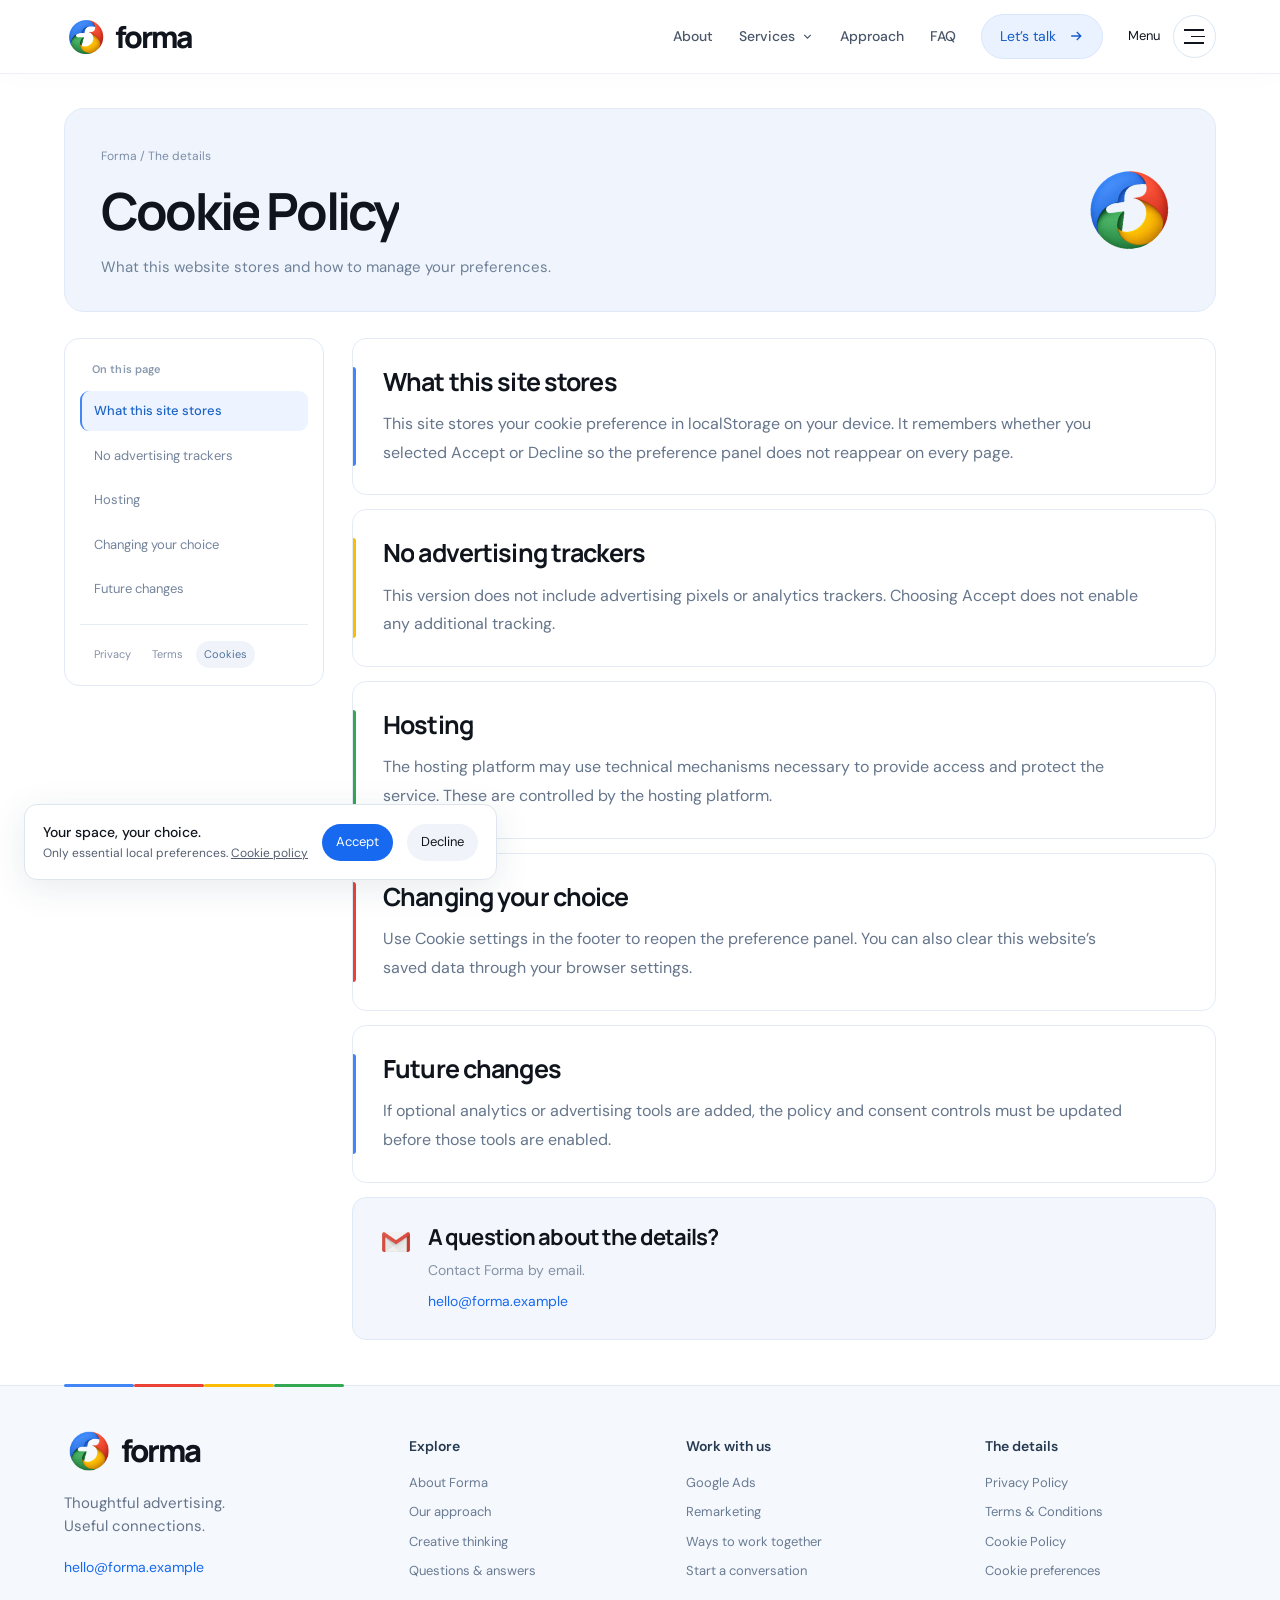
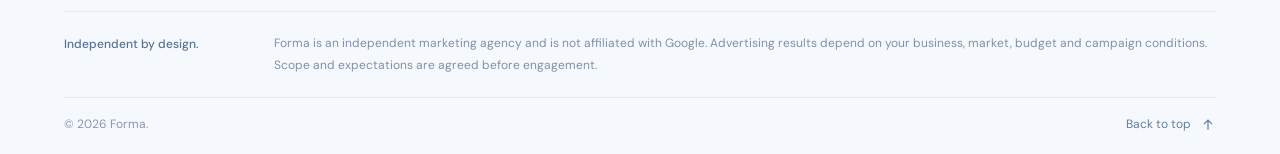
==== cookies.html @ c5b7564c "upd" ====
<!doctype html>
<html lang="en">

<head>
    <meta charset="utf-8">
    <meta name="viewport" content="width=device-width,initial-scale=1">
    <meta name="description" content="Independent Google Ads strategy, campaign management and remarketing from Forma.">
    <title>Forma — Google Ads Studio</title>
    <link rel="icon" type="image/png" sizes="64x64" href="assets/favicon.png">
    <link rel="stylesheet" href="assets/css/style.css">
    <link rel="stylesheet" href="assets/css/finish.css">
    <script src="config/config.js" defer></script>
    <script src="assets/js/app.js" defer></script>
    <script src="assets/js/finish.js" defer></script>
    <script src="assets/js/motion.js" defer></script>
    <script src="assets/js/studio.js" defer></script>
</head>

<body id="top" data-page="cookies">
    <header><a class="brand" href="index.html" aria-label="Home"><img data-logo src="assets/logo.png" alt="" width="32"
                height="32"><span data-config="companyShortName">forma</span></a>
        <div class="header-nav" role="navigation" aria-label="Quick navigation"><a href="index.html#about">About</a>
            <details class="header-services">
                <summary>Services<svg viewBox="0 0 16 16" width="13" height="13" aria-hidden="true">
                        <path d="m4 6 4 4 4-4" fill="none" stroke="currentColor" stroke-width="1.5" />
                    </svg></summary>
                <div><a href="google-ads.html"><img class="product-icon" src="assets/icons/ads.png" width="48"
                            height="48" alt="Google Ads" loading="lazy">Google Ads</a><a href="remarketing.html"><img
                            class="product-icon" src="assets/icons/google.png" width="48" height="48" alt="Google "
                            loading="lazy">Remarketing</a></div>
            </details><a href="index.html#approach">Approach</a><a href="index.html#faq">FAQ</a>
        </div><a class="header-cta" href="index.html#contact">Let’s talk<svg viewBox="0 0 20 20" width="16" height="16"
                aria-hidden="true">
                <path d="M4 10h12m-5-5 5 5-5 5" fill="none" stroke="currentColor" stroke-width="1.6" />
            </svg></a><button class="menu-toggle" aria-expanded="false"
            aria-controls="navigation"><span>Menu</span><i><span></span><span></span><span></span></i></button>
    </header>
    <nav id="navigation" aria-label="Main navigation" hidden>
        <div class="menu-inner"><a href="index.html#about">About us</a><a href="index.html#services">Our services</a><a
                href="index.html#approach">Our approach</a><a href="index.html#pricing">Work with us</a><a
                href="index.html#creative-library">Creative thinking</a><a href="index.html#faq">Questions &
                answers</a><a href="index.html#contact">Let’s talk</a>
            <div class="menu-services"><a href="google-ads.html">Google Ads</a><a
                    href="remarketing.html">Remarketing</a></div>
            <aside class="menu-feature">
                <div class="menu-product-line"><img class="product-icon" src="assets/icons/calendar.png" width="48"
                        height="48" alt="Google Calendar" loading="lazy"><img class="product-icon"
                        src="assets/icons/meet.png" width="48" height="48" alt="Google Meet" loading="lazy"><img
                        class="product-icon " src="assets/icons/google.png" width="48" height="48" alt="Google "
                        loading="lazy"><img class="product-icon " src="assets/icons/ads.png" width="48" height="48"
                        alt="Google Ads" loading="lazy"><img class="product-icon " src="assets/icons/docs.png"
                        width="48" height="48" alt="Google Docs" loading="lazy"><img class="product-icon "
                        src="assets/icons/drive.png" width="48" height="48" alt="Google Drive" loading="lazy"></div>
                <p>Good thinking.<br><em>Better connections.</em></p><img class="" src="assets/images/creative.webp"
                    width="1200" height="800" alt="Search creative illustration" loading="lazy"><a class="menu-email"
                    data-email href="mailto:hello@forma.example">hello@forma.example</a>
            </aside>
        </div>
    </nav>
    <main>
        <div class="legal-page">
            <div class="legal-intro">
                <div><a class="legal-home" href="index.html">Forma / The details</a>
                    <h1>Cookie Policy</h1>
                    <p>What this website stores and how to manage your preferences.</p>
                </div><img data-logo src="assets/logo.png" width="100" height="100" alt="">
            </div>
            <div class="legal-layout">
                <aside class="legal-sidebar"><span class="legal-side-label">On this page</span>
                    <nav class="legal-section-nav" aria-label="On this page"><a href="#cookies-0"
                            aria-current="location">What this site stores</a><a href="#cookies-1">No advertising
                            trackers</a><a href="#cookies-2">Hosting</a><a href="#cookies-3">Changing your choice</a><a
                            href="#cookies-4">Future changes</a></nav>
                    <div class="legal-policy-nav" role="navigation" aria-label="Other policies"><a
                            href="privacy.html">Privacy</a><a href="terms.html">Terms</a><a href="cookies.html"
                            aria-current="page">Cookies</a></div>
                </aside>
                <article class="legal-document">
                    <section id="cookies-0" class="legal-topic">
                        <h2>What this site stores</h2>
                        <p>This site stores your cookie preference in localStorage on your device. It remembers whether
                            you selected Accept or Decline so the preference panel does not reappear on every page.</p>
                    </section>
                    <section id="cookies-1" class="legal-topic">
                        <h2>No advertising trackers</h2>
                        <p>This version does not include advertising pixels or analytics trackers. Choosing Accept does
                            not enable any additional tracking.</p>
                    </section>
                    <section id="cookies-2" class="legal-topic">
                        <h2>Hosting</h2>
                        <p>The hosting platform may use technical mechanisms necessary to provide access and protect the
                            service. These are controlled by the hosting platform.</p>
                    </section>
                    <section id="cookies-3" class="legal-topic">
                        <h2>Changing your choice</h2>
                        <p>Use Cookie settings in the footer to reopen the preference panel. You can also clear this
                            website’s saved data through your browser settings.</p>
                    </section>
                    <section id="cookies-4" class="legal-topic">
                        <h2>Future changes</h2>
                        <p>If optional analytics or advertising tools are added, the policy and consent controls must be
                            updated before those tools are enabled.</p>
                    </section>
                    <div class="legal-help"><img src="assets/icons/gmail.png" width="30" height="30" alt="">
                        <div>
                            <h3>A question about the details?</h3>
                            <p>Contact <span data-config="companyName">Forma</span> by email.</p><a data-email
                                href="mailto:hello@forma.example">hello@forma.example</a>
                        </div>
                    </div>
                </article>
            </div>
        </div>
    </main>
    <footer class="site-footer">
        <div class="footer-main">
            <div class="footer-brand-column"><a class="brand" href="index.html"><img data-logo src="assets/logo.png"
                        width="44" height="44" alt=""><span data-config="companyShortName">forma</span></a>
                <p>Thoughtful advertising.<br>Useful connections.</p><a class="footer-email" data-email
                    href="mailto:hello@forma.example">hello@forma.example</a>
            </div>
            <div class="footer-column">
                <h2>Explore</h2>
                <div role="navigation" aria-label="Explore the agency"><a href="index.html#about">About Forma</a><a
                        href="index.html#approach">Our approach</a><a href="index.html#creative-library">Creative
                        thinking</a><a href="index.html#faq">Questions & answers</a></div>
            </div>
            <div class="footer-column">
                <h2>Work with us</h2>
                <div role="navigation" aria-label="Services"><a href="google-ads.html">Google Ads</a><a
                        href="remarketing.html">Remarketing</a><a href="index.html#pricing">Ways to work together</a><a
                        href="index.html#contact">Start a conversation</a></div>
            </div>
            <div class="footer-column">
                <h2>The details</h2>
                <div role="navigation" aria-label="Policies"><a href="privacy.html">Privacy Policy</a><a
                        href="terms.html">Terms & Conditions</a><a href="cookies.html">Cookie Policy</a><button
                        class="text-button" data-cookie-open>Cookie preferences</button></div>
            </div>
        </div>
        <div class="footer-disclaimer"><span>Independent by design.</span>
            <p data-config="disclaimer"></p>
        </div>
        <div class="footer-bottom">
            <p data-config="copyright"></p><a class="back-to-top" href="#top">Back to top<svg viewBox="0 0 20 20"
                    width="16" height="16" aria-hidden="true">
                    <path d="M10 16V4m-5 5 5-5 5 5" fill="none" stroke="currentColor" stroke-width="1.5" />
                </svg></a>
        </div>
    </footer>
    <aside class="cookie" aria-label="Cookie preferences" hidden>
        <p>Your space, your choice.<span>Only essential local preferences. <a href="cookies.html">Cookie
                    policy</a></span></p><button data-consent="accepted">Accept</button><button data-consent="rejected"
            class="quiet">Decline</button>
    </aside>
</body>

</html>
---- assets/css/style.css ----
@import url('https://fonts.googleapis.com/css2?family=DM+Sans:wght@400;500;600;700&family=Manrope:wght@400;500;600;700;800&display=swap');
:root{--blue:#1769ef;--ink:#10151d;--muted:#535e70;--line:#dfe5ee;--pale:#edf5ff;--header:84px}*{box-sizing:border-box}html{scroll-behavior:smooth;scroll-padding-top:100px}body{margin:0;color:var(--ink);font-family:'DM Sans',sans-serif;font-size:17px;line-height:1.6;background:#fff}body.menu-open{overflow:hidden}button,input,textarea,select{font:inherit}button,a,input,textarea,select{-webkit-tap-highlight-color:transparent}button,a{touch-action:manipulation}button{cursor:pointer}a{color:inherit;text-decoration:none}img{max-width:100%;height:auto;display:block}button:focus-visible,a:focus-visible{outline:3px solid #ea4335;outline-offset:5px}h1,h2,h3,p{margin-top:0}h1,h2,h3{font-family:Manrope,sans-serif;font-weight:700;line-height:1.12;letter-spacing:-.055em}h1{font-size:clamp(44px,5.1vw,82px);margin-bottom:27px}h2{font-size:clamp(32px,3.1vw,50px);margin-bottom:22px}h3{font-size:25px;letter-spacing:-.04em;line-height:1.22}p{color:var(--muted)}em{font-style:normal}header{height:var(--header);padding:0 max(5%,calc((100vw - 1480px)/2));display:flex;justify-content:space-between;align-items:center;position:sticky;top:0;background:rgba(255,255,255,.97);z-index:50;border-bottom:1px solid transparent}.brand{display:flex;align-items:center;gap:12px;font-family:Manrope,sans-serif;font-size:29px;font-weight:800;letter-spacing:-1.5px}.brand img{border-radius:3px}.menu-toggle{display:flex;gap:20px;align-items:center;background:none;border:0;padding:12px 0 12px 20px;font-size:15px;color:var(--ink)}.menu-toggle i{width:22px;height:12px;border-top:2px solid;border-bottom:2px solid;transition:transform .3s}.menu-open .menu-toggle i{transform:rotate(90deg)}nav{position:fixed;inset:var(--header) 0 0;z-index:45;background:#edf5ff;overflow:auto}nav[hidden]{display:none}.menu-inner{max-width:1200px;margin:auto;padding:50px 6%;display:flex;flex-direction:column;align-items:flex-start;gap:12px}.menu-inner>a{font:600 clamp(28px,4vw,58px)/1.3 Manrope;letter-spacing:-.04em}.menu-inner>a:hover{color:var(--blue)}.menu-services{display:flex;gap:30px;margin-top:30px}.section,.hero{max-width:1480px;width:90%;margin:auto}.section{padding:80px 0}.hero{display:grid;grid-template-columns:1fr 1.08fr;align-items:center;min-height:600px;padding:45px 0 65px;gap:15px}.hero-copy{position:relative;z-index:1}.lead{font-size:19px;line-height:1.55;max-width:480px}.hero-art{min-width:0;animation:float 7s ease-in-out infinite}.hero-art img{width:100%;object-fit:contain;transition:opacity .3s,transform .5s}.hero-art img.changing{opacity:0;transform:translateY(12px)}.hero h1{transition:opacity .25s}.actions{display:flex;gap:16px;flex-wrap:wrap;margin-top:30px}.button{border:1px solid var(--blue);background:var(--blue);color:#fff;display:inline-flex;justify-content:center;align-items:center;padding:13px 28px;border-radius:40px;line-height:1.4;font-size:16px;font-weight:500;transition:background .2s,transform .25s,box-shadow .25s}.button:hover{background:#0b54cf;transform:translateY(-3px);box-shadow:0 8px 22px #1769ef22}.button.secondary{background:transparent;color:var(--blue)}.button.secondary:hover{background:#fff}.slider-controls{display:flex;align-items:center;gap:10px;margin-top:50px}.dot{border:0;width:8px;height:8px;border-radius:50%;padding:0;background:#cbd5e1;position:relative}.dot:before{content:'';position:absolute;inset:-9px}.dot.active{background:var(--blue);width:24px;border-radius:8px}.pause{border:0;background:transparent;color:var(--muted);font-size:14px;margin-left:12px}.ticker{overflow:hidden;background:#f0f6ff;padding:15px 0}.ticker>div{display:flex;align-items:center;width:max-content;gap:42px;animation:marquee 40s linear infinite}.ticker span{font-size:15px;color:#465166}.ticker b{color:#4285f4;font-size:15px}.ticker:hover>div{animation-play-state:paused}.split{display:grid;grid-template-columns:1.05fr 1fr;align-items:center;gap:8%}.copy{max-width:520px}.art img{width:100%}.text-link{color:var(--blue);font-size:16px;display:inline-block;border-bottom:1px solid transparent;padding-bottom:3px;transition:border .2s}.text-link:hover{border-color:var(--blue)}.section-heading{margin-bottom:32px}.section-heading h2{margin-bottom:12px}.section-heading p{margin-bottom:0}.service-grid{display:grid;grid-template-columns:1fr 1fr;gap:24px}.blue{background:#edf5ff}.yellow{background:#fff8d9}.green{background:#eaf7ef}.pink{background:#fff0ed}.service-card{padding:36px 28px 20px;border-radius:13px;display:grid;grid-template-columns:1fr 1fr;align-items:center;overflow:hidden;transition:transform .3s,box-shadow .3s}.service-card p{font-size:16px;line-height:1.55}.service-card h3{font-size:29px}.service-card img{mix-blend-mode:multiply;transform:scale(1.15);transition:transform .6s}.service-card:hover{transform:translateY(-6px);box-shadow:0 16px 40px #1723330b}.service-card:hover img{transform:scale(1.23) rotate(-2deg)}.inline{display:flex;align-items:center;justify-content:space-between;gap:20px}.carousel-buttons{display:flex;gap:10px}.carousel-buttons button{border:1px solid var(--line);background:white;border-radius:50%;height:44px;width:44px;color:var(--ink)}.carousel-buttons button:hover{background:var(--pale)}.carousel{display:flex;gap:22px;overflow-x:auto;scroll-snap-type:x mandatory;scrollbar-width:none;padding-bottom:15px}.carousel::-webkit-scrollbar{display:none}.format{flex:0 0 30%;min-width:260px;border-radius:12px;padding:30px 25px 12px;scroll-snap-align:start;overflow:hidden}.format p{font-size:16px;min-height:50px}.format h3{margin-bottom:12px}.format img{mix-blend-mode:multiply;transition:transform .5s}.format:hover img{transform:translateY(-7px)}.process{display:grid;grid-template-columns:1fr 1fr;gap:12%;position:relative}.sticky-copy{position:sticky;top:120px;align-self:start}.sticky-copy img{width:75%;margin-top:25px}.steps article{padding:45px 0;border-bottom:1px solid var(--line)}.steps article:first-child{padding-top:8px}.steps h3{font-size:30px}.step-mark{display:block;width:35px;height:35px;border-radius:50%;margin-bottom:22px}.step-mark.blue{background:#4285f4;border-radius:9px}.step-mark.yellow{background:#fbbc04}.step-mark.green{background:#34a853;border-radius:4px 24px 4px 4px}.creative{border-radius:22px;background:#f0f6ff;padding:55px;margin-top:20px;margin-bottom:30px}.creative-head{display:flex;justify-content:space-between;align-items:center;gap:25px}.tabs{display:flex;gap:4px;flex-wrap:wrap}.tabs button{border:0;background:transparent;border-radius:30px;padding:11px 17px;color:#4b5868;font-size:15px}.tabs button[aria-selected=true]{background:#fff;color:var(--blue);box-shadow:0 4px 16px #213c6d08}.tab-panel{display:grid;grid-template-columns:.85fr 1.15fr;gap:8%;align-items:center}.tab-panel img{mix-blend-mode:multiply;max-height:350px;width:100%;object-fit:contain}.tab-panel h3{font-size:29px}.tab-panel>div{max-width:380px}.included-grid{display:grid;grid-template-columns:repeat(4,1fr);gap:35px}.included-grid article{padding:12px 0}.included-grid h3{font-size:23px}.included-grid p{font-size:16px}.small-symbol{display:flex;align-items:center;justify-content:center;width:47px;height:47px;font-size:28px;color:var(--blue);border-radius:15px;margin-bottom:25px}.pricing-grid{display:grid;grid-template-columns:repeat(3,1fr);gap:24px}.pricing-card{border-radius:14px;padding:35px;display:flex;flex-direction:column;align-items:flex-start}.pricing-card h3{font-size:27px}.pricing-card p{font-size:16px}.pricing-card ul{padding-left:20px;color:var(--muted);font-size:16px;margin:5px 0 28px;flex:1}.pricing-card li{margin-bottom:10px}.pricing-card .button{font-size:15px}.faq-section{display:grid;grid-template-columns:.8fr 1.2fr;gap:9%}.faq-section>div>p a{color:var(--blue)}details{border-bottom:1px solid var(--line)}summary{list-style:none;display:flex;align-items:center;justify-content:space-between;gap:20px;font-weight:500;cursor:pointer;padding:23px 0;font-size:18px}summary::-webkit-details-marker{display:none}summary span{font-size:25px;font-weight:400;color:var(--blue);transition:transform .3s}details[open] summary span{transform:rotate(45deg)}details p{font-size:16px;max-width:590px;animation:appear .35s ease}details[open]{padding-bottom:8px}.contact{display:grid;grid-template-columns:1fr 1.1fr;gap:9%;padding-bottom:100px}.contact h2{font-size:clamp(38px,4vw,64px)}.contact-email{color:var(--blue);display:inline-block;margin-top:18px}.form-row{display:grid;grid-template-columns:1fr 1fr;gap:18px}form label{font-size:14px;display:block;margin-bottom:20px;color:#394456}input,textarea,select{display:block;width:100%;border:1px solid var(--line);background:#fafcff;border-radius:8px;padding:13px 14px;margin-top:7px;font-size:16px;color:var(--ink);outline:none}input:focus,textarea:focus,select:focus{border-color:var(--blue);box-shadow:0 0 0 3px #1769ef12}textarea{resize:vertical;min-height:105px}.consent{display:flex;align-items:center;gap:10px}.consent input{width:17px;height:17px;margin:0;accent-color:var(--blue)}.consent a{text-decoration:underline}.trap{position:absolute;left:-10000px}.form-status{font-size:14px;margin:15px 0 0}.form-status.error{color:#b02a1e}.form-status.success{color:#137333}button:disabled{opacity:.55;cursor:wait}footer{padding:55px max(5%,calc((100vw - 1480px)/2)) 25px;background:#f2f6fc}.footer-top{display:flex;justify-content:space-between;align-items:start;gap:30px}.footer-top p{font:600 25px/1.25 Manrope;letter-spacing:-.04em;color:var(--ink)}.footer-top>a:last-child{color:var(--blue)}.footer-links{display:flex;gap:24px;flex-wrap:wrap;margin:30px 0;font-size:14px}.footer-links a:hover{color:var(--blue)}.text-button{border:0;padding:0;background:transparent;color:inherit;font-size:inherit}.disclaimer{font-size:13px;max-width:950px}.copyright{font-size:13px;margin-bottom:0}.cookie{position:fixed;bottom:20px;left:24px;z-index:60;padding:16px 18px;background:white;border:1px solid var(--line);box-shadow:0 8px 35px #1b36501a;border-radius:13px;display:flex;gap:14px;align-items:center;max-width:calc(100% - 48px)}.cookie[hidden]{display:none}.cookie p{margin:0;font-size:14px;color:var(--ink);font-weight:500}.cookie p span{display:block;font-size:12px;color:var(--muted);font-weight:400}.cookie a{text-decoration:underline}.cookie button{padding:8px 14px;border:0;border-radius:25px;background:var(--blue);color:white;font-size:13px}.cookie .quiet{background:#f0f4fa;color:var(--ink)}.service-hero h1{font-size:clamp(42px,4.5vw,70px)}.service-included{grid-template-columns:repeat(3,1fr);gap:50px}.blue-panel{background:#edf5ff;padding:45px;border-radius:20px}.blue-panel img{mix-blend-mode:multiply}.clean-list{padding-left:20px;color:var(--muted)}.clean-list li{margin:10px 0}.closing{text-align:center;padding-bottom:110px}.legal{max-width:900px;padding-top:65px}.legal h1{font-size:clamp(38px,5vw,65px)}.legal section{margin-top:40px}.legal h2{font-size:26px;letter-spacing:-.03em}.legal>a{color:var(--blue)}.reveal.ready{opacity:0;transform:translateY(22px);transition:opacity .7s ease,transform .7s cubic-bezier(.2,.65,.3,1)}.reveal.visible{opacity:1;transform:none}@keyframes float{50%{transform:translateY(-10px)}}@keyframes marquee{to{transform:translateX(-50%)}}@keyframes appear{from{opacity:0;transform:translateY(5px)}to{opacity:1;transform:none}}
@media(min-width:1700px){.hero{min-height:680px}}@media(max-width:1050px){h1{font-size:54px}.hero{min-height:520px}.service-card{grid-template-columns:1fr;padding:28px}.service-card img{max-height:200px;width:100%;object-fit:contain;transform:none}.service-card:hover img{transform:translateY(-5px)}.included-grid{grid-template-columns:1fr 1fr}.creative-head{display:block}.tabs{margin:25px 0}.pricing-card{padding:25px}.section{padding-top:60px;padding-bottom:60px}.creative{padding:35px}.faq-section{gap:5%}.contact{gap:5%}}
@media(max-width:700px){:root{--header:70px}body{font-size:16px}.brand{font-size:25px}.brand img{width:28px;height:28px}.hero{grid-template-columns:1fr;text-align:center;padding:35px 0 20px;gap:5px;min-height:0}.hero h1{font-size:clamp(42px,10vw,64px)}h2{text-align:center;font-size:34px}.lead{font-size:17px;margin:0 auto 22px}.actions{justify-content:center;gap:10px}.button{padding:12px 22px;font-size:15px}.slider-controls{justify-content:center;margin-top:28px}.hero-art{max-width:500px;margin:auto;width:100%}.hero-art img{max-height:350px;object-fit:contain}.ticker{padding:12px 0}.ticker>div{gap:28px}.section{padding-top:45px;padding-bottom:45px}.split,.process,.faq-section,.contact{grid-template-columns:1fr;gap:28px}.split .art{max-width:450px;margin:auto}.copy{text-align:center;max-width:none}.service-grid,.pricing-grid{grid-template-columns:1fr;gap:18px}.section-heading{text-align:center;margin-bottom:25px}.service-card{grid-template-columns:1fr 1fr;text-align:left;padding:25px 20px}.service-card h3{font-size:25px}.service-card p{font-size:15px}.service-card img{max-height:220px}.inline{align-items:center}.inline h2{text-align:left;font-size:32px}.inline p{text-align:left}.carousel-buttons{gap:6px}.carousel-buttons button{width:36px;height:36px}.format{flex-basis:80%;min-width:0}.process .sticky-copy{position:static;text-align:center}.sticky-copy img{width:65%;margin:10px auto 0}.steps article{padding:25px 0}.steps h3{font-size:26px}.step-mark{float:left;margin-right:16px;width:26px;height:26px}.steps p{clear:both}.creative{padding:30px 20px;border-radius:16px}.creative-head{text-align:center}.tabs{justify-content:center;gap:1px}.tabs button{font-size:13px;padding:10px 12px}.tab-panel{grid-template-columns:1fr;gap:0;text-align:center}.tab-panel>div{max-width:none}.tab-panel h3{font-size:25px}.tab-panel img{max-height:270px}.included-grid{gap:20px}.included-grid h3{font-size:21px}.included-grid p{font-size:15px}.small-symbol{margin-bottom:15px}.pricing-card{padding:28px}.faq-section>div:first-child{text-align:center}summary{font-size:16px}.contact{text-align:center}.contact h2{font-size:43px}.contact-email{margin-top:0}form{text-align:left}.form-row{grid-template-columns:1fr;gap:0}form .button{width:100%}.footer-top{flex-direction:column;gap:20px}.footer-top p{font-size:23px;margin-bottom:0}.footer-links{gap:15px 23px}.cookie{left:12px;bottom:12px;max-width:calc(100% - 24px);padding:12px;gap:7px}.cookie p{font-size:12px}.cookie p span{font-size:11px}.cookie button{padding:8px 10px;font-size:12px}.service-included{grid-template-columns:1fr;gap:18px}.blue-panel{padding:25px}.legal h2{text-align:left;font-size:25px}.legal h1{text-align:center}.menu-services{flex-direction:column;gap:15px}}
@media(prefers-reduced-motion:reduce){html{scroll-behavior:auto}*,*:before,*:after{animation:none!important;transition:none!important}.reveal.ready{opacity:1;transform:none}}
/* Expanded art direction: closer spacing, layered product imagery, distinct motion. */
:root{--header:76px}.section{padding-top:54px;padding-bottom:54px}.section-heading{margin-bottom:25px}h1{font-size:clamp(44px,4.65vw,74px)}h2{font-size:clamp(31px,2.8vw,46px)}.hero{min-height:550px;padding-top:24px;padding-bottom:34px;gap:3%;grid-template-columns:.95fr 1.05fr}.hero-copy .lead{margin-bottom:18px}.hero .actions{margin-top:22px}.hero .slider-controls{margin-top:25px}.hero-art{position:relative;animation:none;padding:35px 0 42px}.hero-visual{animation:float 7s ease-in-out infinite;transform-origin:center}.hero-visual>img{width:100%;mix-blend-mode:multiply}.hero-art:before{content:'';position:absolute;inset:8% 3% 8% 6%;background:#f1f6ff;border-radius:48% 38% 42% 30%;z-index:-1}.hero-art .product-icon{width:34px;height:34px;object-fit:contain;flex-shrink:0}.product-icon{object-fit:contain;width:45px;height:45px;flex-shrink:0}.hero-float{position:absolute;display:flex;gap:12px;align-items:center;border:1px solid #e1e7ef;background:#fff;box-shadow:0 12px 30px #2239610d;border-radius:14px;padding:12px 16px;animation:badge-float 6s ease-in-out infinite}.hero-float span{font-size:14px;color:#374356;font-weight:500}.hero-float small{display:block;font-size:12px;color:#718096;font-weight:400}.float-google{left:2%;top:4%;transform:rotate(-5deg)}.float-ads{right:2%;top:12%;padding:16px;animation-delay:-2s;transform:rotate(8deg)}.float-ads .product-icon{width:40px;height:40px}.float-docs{bottom:3%;right:8%;animation-delay:-3s;transform:rotate(3deg)}.hero-toolstrip{display:flex;align-items:center;gap:20px;margin-top:25px;border-top:1px solid var(--line);padding-top:17px;max-width:430px}.hero-toolstrip>span{font-size:13px;color:#69748a}.hero-toolstrip>div{display:flex;gap:12px}.hero-toolstrip .product-icon{width:24px;height:24px}.service-hero .hero-toolstrip{margin-top:27px}.service-hero h1{font-size:clamp(42px,4.2vw,65px)}.ticker{padding:11px 0}.ticker>div{animation-duration:34s}.menu-toggle{gap:13px}.menu-toggle i{display:flex;flex-direction:column;justify-content:center;gap:5px;width:42px;height:42px;background:#f0f5fc;border:none;border-radius:50%;padding:11px;transition:background .2s}.menu-toggle i span{height:1.5px;background:var(--ink);width:20px;display:block;transition:transform .35s,opacity .2s,width .3s}.menu-toggle i span:nth-child(2){width:14px;align-self:flex-end}.menu-toggle:hover i span:nth-child(2){width:20px}.menu-open .menu-toggle i{transform:none;background:#e1ecff}.menu-open .menu-toggle i span:nth-child(1){transform:translateY(6.5px) rotate(45deg)}.menu-open .menu-toggle i span:nth-child(2){opacity:0}.menu-open .menu-toggle i span:nth-child(3){transform:translateY(-6.5px) rotate(-45deg)}.menu-inner{max-width:1480px;position:relative;display:block;padding:40px 5%;height:100%;min-height:570px}.menu-inner>a{display:block;width:53%;font-size:clamp(30px,3.6vw,56px);padding:9px 0;line-height:1.2;transition:transform .3s,color .2s}.menu-inner>a:hover{transform:translateX(8px)}.menu-services{width:50%;padding-top:20px;margin-top:20px;border-top:1px solid #cfdef2}.menu-services a{font-size:15px}.menu-feature{position:absolute;right:5%;top:40px;width:34%;padding:28px;background:#fff;border-radius:20px;overflow:hidden}.menu-product-line{display:flex;gap:18px;margin-bottom:25px}.menu-product-line .product-icon{width:30px;height:30px}.menu-feature p{font:600 clamp(23px,2.8vw,40px)/1.15 Manrope;color:var(--ink);letter-spacing:-.04em;margin-bottom:8px}.menu-feature p em{color:var(--blue)}.menu-feature>img{max-height:210px;object-fit:contain;width:100%}.menu-email{display:block;color:var(--blue);font-size:15px;margin-top:10px}.menu-open nav{animation:menu-appear .4s cubic-bezier(.2,.7,.3,1)}.menu-open .menu-inner>a{animation:menu-link .55s both}.menu-open .menu-inner>a:nth-child(2){animation-delay:.04s}.menu-open .menu-inner>a:nth-child(3){animation-delay:.08s}.menu-open .menu-inner>a:nth-child(4){animation-delay:.12s}.menu-open .menu-inner>a:nth-child(5){animation-delay:.16s}.ecosystem{display:grid;grid-template-columns:1.15fr .85fr;align-items:center;gap:5%;padding-top:37px;padding-bottom:37px;border-bottom:1px solid var(--line)}.ecosystem-copy{display:grid;grid-template-columns:minmax(210px,1fr) minmax(285px,1.2fr);align-items:center;gap:34px}.ecosystem h2{font-size:32px;margin-bottom:0}.ecosystem p{font-size:15px;margin:0}.product-orbit{display:grid;grid-template-columns:repeat(6,1fr);gap:12px}.product-tile{display:flex;align-items:center;flex-direction:column;gap:11px;transition:transform .35s}.product-tile .product-icon{width:43px;height:43px}.product-tile span{font-size:13px;white-space:nowrap;color:var(--muted)}.product-tile:hover{transform:translateY(-8px)}.service-card{padding:27px 25px 18px}.service-card h3{margin-bottom:15px}.format{padding:25px 22px 10px}.format img{max-height:200px;object-fit:contain;width:100%}.workshop{background:#f5f8fd;border-radius:20px;padding:35px;margin-top:12px;margin-bottom:12px}.workshop .section-heading .product-icon{width:38px;height:38px}.workshop-grid{display:grid;grid-template-columns:.75fr 1.25fr;gap:35px;align-items:center}.intent-options{display:grid;gap:10px}.intent{padding:18px 21px;text-align:left;background:transparent;border:1px solid #dfe7f2;border-radius:12px;color:var(--ink);transition:background .3s,border-color .3s,transform .3s}.intent span{display:block;font-size:18px;font-weight:600;letter-spacing:-.03em}.intent small{display:block;color:#67748a;font-size:14px;margin-top:4px}.intent.active{background:#fff;border-color:#8ab4f8;box-shadow:0 8px 24px #2650a509;transform:translateX(5px)}.search-demo{background:white;border-radius:15px;box-shadow:0 16px 40px #1839600a;padding:25px 29px;min-height:294px}.demo-search{display:flex;align-items:center;gap:14px;padding:12px 16px;border:1px solid var(--line);border-radius:30px;margin-bottom:22px;font-size:14px;color:#566175}.demo-search .product-icon{width:21px;height:21px}.demo-query{flex:1}.search-lens{width:14px;height:14px;border:1.8px solid #6c778a;border-radius:50%;position:relative;flex-shrink:0;margin-right:3px}.search-lens:after{content:'';position:absolute;right:-4px;bottom:-3px;width:6px;height:1.8px;background:#6c778a;transform:rotate(45deg)}.example-label{font-size:12px;color:#6c778a}.example-url{font-size:12px;color:#435369;margin:4px 0 8px}.ad-example h3{font-family:'DM Sans',sans-serif;font-size:23px;color:#1951c2;letter-spacing:-.025em;margin-bottom:10px}.ad-example p{font-size:14px;max-width:510px;line-height:1.6;min-height:45px;margin-bottom:13px}.demo-sitelinks{display:flex;gap:20px;color:#1951c2;font-size:13px}.example-note{border-top:1px solid #edf0f5;margin-top:20px;padding-top:10px;font-size:12px;color:#778397}.ad-example.updating{animation:ad-change .45s ease}.process{gap:8%}.steps article{padding:32px 0}.sticky-copy img{width:80%;margin-top:10px}.creative{padding:36px;margin-top:10px;margin-bottom:10px}.creative h2{font-size:39px}.tab-panel img{max-height:280px}.creative-gallery{padding-top:42px;padding-bottom:42px}.gallery-hint{font-size:13px;color:#7a8799;white-space:nowrap}.creative-track{display:flex;gap:20px;overflow-x:auto;scroll-snap-type:x mandatory;padding:5px 0 13px;scrollbar-width:none;cursor:grab}.creative-track::-webkit-scrollbar{display:none}.creative-track.dragging,.carousel.dragging{cursor:grabbing;scroll-snap-type:none}.creative-tile{flex:0 0 31%;scroll-snap-align:start;border-radius:15px;padding:23px 22px 20px;overflow:hidden;transition:transform .35s}.creative-tile-head{display:flex;align-items:center;gap:10px;font-size:13px;color:#526278}.creative-tile-head .product-icon{width:25px;height:25px}.creative-tile>img{width:100%;height:210px;object-fit:contain;mix-blend-mode:multiply;transition:transform .6s}.creative-tile:hover>img{transform:rotate(-3deg) scale(1.04)}.creative-tile h3{font-size:23px;margin-bottom:0;max-width:260px}.handoff{display:grid;grid-template-columns:1fr 1fr;gap:6%;align-items:center}.handoff-art{position:relative;padding:15px}.handoff-art>img{width:100%;border-radius:20px}.file-chip{position:absolute;left:5%;bottom:4%;background:#fff;border:1px solid #e3e9f2;border-radius:12px;box-shadow:0 10px 25px #20416b0e;display:flex;align-items:center;gap:12px;padding:12px 18px;transform:rotate(-5deg);animation:badge-float 6s ease-in-out infinite}.file-chip .product-icon{width:34px;height:34px}.file-chip span{font-size:14px;line-height:1.4}.file-chip small{font-size:12px;color:#758199}.handoff-copy>p{max-width:470px;font-size:16px}.document-list{display:grid;gap:0;margin-top:20px}.document-list>div{display:flex;align-items:center;gap:15px;padding:15px 0;border-bottom:1px solid var(--line)}.document-list .product-icon{width:31px;height:31px}.document-list>div>span:nth-child(2){flex:1}.document-list strong{display:block;font-size:16px;font-weight:500}.document-list small{display:block;font-size:13px;color:#758199}.doc-status{font-size:12px;padding:4px 10px;background:#f0f5fc;border-radius:20px;color:#587299}.audiences{background:#fff9e6;border-radius:20px;padding:36px;margin-top:12px;margin-bottom:12px}.audience-layout{display:grid;grid-template-columns:1fr 1fr;gap:6%;align-items:center}.audience-art img{mix-blend-mode:multiply;width:100%;max-height:320px;object-fit:contain}.audience-accordion details{border-color:#e8dfc6}.audience-accordion summary{font-size:20px;padding:21px 0}.audience-accordion p{font-size:15px}.partnership{padding-top:42px;padding-bottom:42px}.principle-grid{display:grid;grid-template-columns:repeat(3,1fr);gap:22px}.principle{border:0;border-radius:15px;position:relative;perspective:1000px;height:245px;color:var(--ink);text-align:left;padding:0}.principle-front,.principle-back{position:absolute;inset:0;padding:28px;display:flex;flex-direction:column;backface-visibility:hidden;transition:transform .6s cubic-bezier(.2,.6,.3,1),opacity .3s;border-radius:15px}.principle-front .product-icon{width:36px;height:36px;margin-bottom:20px}.principle strong{font:600 27px/1.16 Manrope;letter-spacing:-.04em;display:block;max-width:230px}.principle-hint{display:flex;justify-content:space-between;align-items:center;font-size:13px;color:#65758d;margin-top:auto;padding-top:16px}.principle-hint>span{font-size:23px;color:var(--blue)}.principle-back{transform:rotateY(-180deg);opacity:0;background:#e9f1fe;pointer-events:none}.principle-back strong{font-size:22px;margin-bottom:14px}.principle-back>span{font-size:15px;line-height:1.55;color:#526278}.principle-back small{margin-top:auto;font-size:12px;color:var(--blue);padding-top:10px}.principle[aria-expanded=true] .principle-front{transform:rotateY(180deg);opacity:0;pointer-events:none}.principle[aria-expanded=true] .principle-back{transform:rotateY(0);opacity:1;pointer-events:auto}.principle:hover .principle-hint>span{transform:rotate(90deg);transition:transform .3s}.pricing-card{padding:28px}.faq-section{gap:7%}.contact{gap:6%;padding-bottom:65px}.contact h2{font-size:clamp(39px,3.5vw,57px)}.contact-products{display:flex;gap:20px;margin:24px 0 0}.contact-products .product-icon{width:33px;height:33px}.designed-form{background:#f3f7fd;border:1px solid #e7edf5;border-radius:20px;padding:28px;box-shadow:0 18px 45px #244c7806}.designed-form label{font-weight:500;font-size:13px;margin-bottom:17px}.designed-form input:not([type=checkbox]):not([type=radio]),.designed-form textarea{background:#fff;border:1px solid #dbe4f0;border-radius:10px;padding:12px 14px;font-size:15px;line-height:1.5}.designed-form input::placeholder,.designed-form textarea::placeholder{color:#9aa4b4;font-weight:400}.service-choices{border:0;padding:0;margin:0 0 17px;display:grid;grid-template-columns:repeat(3,1fr);gap:8px}.service-choices legend{font-size:13px;font-weight:500;color:#394456;margin-bottom:9px}.service-choices label{position:relative;margin:0;min-width:0}.service-choices input{position:absolute;width:1px;height:1px;opacity:0;bottom:8px;left:12px}.service-choices label>span{display:flex;align-items:center;justify-content:center;gap:7px;border:1px solid #dbe4f0;background:#fff;padding:11px 6px;border-radius:9px;font-size:12px;white-space:nowrap;transition:border .2s,background .2s}.service-choices .product-icon{width:20px;height:20px}.service-choices input:checked+span{border-color:var(--blue);background:#eaf2ff;color:#1159c5;box-shadow:inset 0 0 0 1px var(--blue)}.service-choices input:focus-visible+span{outline:2px solid var(--blue);outline-offset:3px}.message-count{display:flex;justify-content:space-between;gap:8px;font-size:11px;font-weight:400;color:#8692a5;margin-top:5px}.designed-form .consent{font-weight:400;font-size:12px}.designed-form .consent input{appearance:none;width:18px;height:18px;flex-shrink:0;padding:0;border:1px solid #b8c6db;border-radius:4px;background:#fff;position:relative}.designed-form .consent input:checked{background:var(--blue);border-color:var(--blue)}.designed-form .consent input:checked:after{content:'';position:absolute;left:5px;top:2px;width:5px;height:9px;border:solid #fff;border-width:0 2px 2px 0;transform:rotate(45deg)}.send-button{width:100%;gap:12px;font-size:15px;padding:13px}.send-button:hover svg{transform:translateX(3px);transition:transform .3s}.service-mix{padding-top:30px}.mix-grid{display:grid;grid-template-columns:repeat(3,1fr);gap:22px}.mix-card{padding:27px;background:#f5f8fe;border-radius:14px;border-top:3px solid #4285f4}.mix-card:nth-child(2){background:#fff9e7;border-color:#fbbc04}.mix-card:nth-child(3){background:#eef8f0;border-color:#34a853}.mix-card>.product-icon{width:35px;height:35px;margin-bottom:19px}.mix-card h3{font-size:25px;margin-bottom:13px}.mix-card strong{font-size:15px;font-weight:500;display:block;margin-bottom:7px}.mix-card p{font-size:15px;margin-bottom:0}.service-included{gap:30px}.story-section{display:grid;grid-template-columns:1fr 1fr;gap:7%;align-items:center}.story-copy p{max-width:500px;font-size:16px}.story-art img{max-height:355px;object-fit:contain;width:100%}.journey-pills{display:flex;flex-wrap:wrap;gap:8px;margin-top:20px}.journey-pills span{padding:7px 13px;background:#eef4ff;color:#41699d;font-size:13px;border-radius:25px}.journey-pills span:nth-child(2){background:#fff6d9;color:#8d742f}.journey-pills span:nth-child(3){background:#eaf7ee;color:#45805a}.deliverable-layout{display:grid;grid-template-columns:1fr 1fr;gap:5%;align-items:center}.deliverable-visual img{width:100%;max-height:340px;object-fit:contain}.deliverable-items article{display:flex;align-items:flex-start;gap:18px;padding:20px 0;border-bottom:1px solid var(--line)}.deliverable-items .product-icon{width:34px;height:34px}.deliverable-items h3{font-size:22px;margin-bottom:9px}.deliverable-items p{font-size:15px;margin:0}.readiness{display:grid;grid-template-columns:1fr 1fr;gap:7%;align-items:center;padding:36px;background:#edf6ff;border-radius:20px;margin-top:10px;margin-bottom:10px}.readiness>div>p{font-size:16px;max-width:470px}.readiness .readiness-result{font-size:13px;color:#37649a;min-height:42px;margin:18px 0 0}.readiness-list{display:grid;gap:10px}.readiness-list label{display:flex;align-items:center;gap:14px;cursor:pointer;background:#fff;padding:18px;border-radius:10px;position:relative;border:1px solid #dce7f4;font-size:16px}.readiness-list input{position:absolute;opacity:0;width:1px;height:1px}.check-visual{width:22px;height:22px;border:1px solid #b7c9df;border-radius:6px;position:relative;flex-shrink:0}.readiness-list input:checked+.check-visual{background:var(--blue);border-color:var(--blue)}.readiness-list input:checked+.check-visual:after{content:'';position:absolute;left:7px;top:3px;width:5px;height:10px;border:solid #fff;border-width:0 2px 2px 0;transform:rotate(45deg)}.readiness-list input:focus-visible+.check-visual{outline:2px solid #1769ef;outline-offset:3px}.service-bridge{display:flex;align-items:center;justify-content:space-between;gap:30px;border-top:1px solid var(--line);border-bottom:1px solid var(--line);padding-top:35px;padding-bottom:35px}.service-bridge>div{position:relative;padding-left:62px}.service-bridge .product-icon{position:absolute;left:0;top:4px;width:40px;height:40px}.service-bridge h2{font-size:31px;margin-bottom:10px}.service-bridge p{font-size:15px;margin-bottom:0}.service-bridge .button{white-space:nowrap}.closing{padding-top:48px;padding-bottom:58px}.word-mask{display:inline-block;overflow:hidden;vertical-align:top;padding-bottom:.08em;margin-bottom:-.08em}.word-mask>span{display:inline-block;transform:translateY(105%);opacity:0;transition:transform .65s cubic-bezier(.2,.7,.2,1),opacity .5s;transition-delay:calc(var(--word,0)*35ms)}.text-entered .word-mask>span{transform:none;opacity:1}.scroll-indicator{position:absolute;bottom:0;left:0;height:2px;background:var(--blue);width:100%;transform-origin:left;transform:scaleX(var(--read-progress,0));pointer-events:none}.parallax-active{transform:translateY(var(--parallax,0px));will-change:transform}.reveal.ready{transition-duration:.6s}.included-grid .reveal:nth-child(2),.mix-grid .reveal:nth-child(2),.pricing-grid .reveal:nth-child(2){transition-delay:70ms}.included-grid .reveal:nth-child(3),.mix-grid .reveal:nth-child(3),.pricing-grid .reveal:nth-child(3){transition-delay:140ms}.included-grid .reveal:nth-child(4){transition-delay:200ms}@keyframes badge-float{50%{translate:0 -9px}}@keyframes menu-appear{from{opacity:0;clip-path:inset(0 0 100% 0)}to{opacity:1;clip-path:inset(0)}}@keyframes menu-link{from{opacity:0;translate:0 18px}to{opacity:1;translate:0 0}}@keyframes ad-change{from{opacity:.3;transform:translateY(9px)}to{opacity:1;transform:none}}
@media(min-width:1600px){.hero{min-height:610px}}
@media(max-width:1100px){.hero{min-height:485px}.hero-toolstrip{gap:10px}.hero-toolstrip>span{font-size:12px}.hero-toolstrip>div{gap:9px}.float-google span{font-size:12px}.hero-float{padding:10px 12px}.float-docs{right:0}.ecosystem{grid-template-columns:1.05fr .95fr}.ecosystem-copy{grid-template-columns:minmax(190px,1fr) minmax(250px,1.15fr);gap:24px}.ecosystem h2{font-size:28px}.product-orbit{gap:8px}.product-tile .product-icon{width:36px;height:36px}.product-tile span{font-size:12px}.workshop-grid{gap:20px;grid-template-columns:.85fr 1.15fr}.search-demo{padding:22px}.demo-sitelinks{gap:12px;font-size:12px}.principle{height:270px}.principle strong{font-size:24px}.principle-front,.principle-back{padding:23px}.principle-back>span{font-size:14px}.service-choices{grid-template-columns:1fr}.service-choices label>span{justify-content:flex-start;padding:10px 13px}.service-choices .product-icon{width:18px;height:18px}.designed-form{padding:23px}.creative-tile{flex-basis:40%}}
@media(max-width:700px){:root{--header:66px}.section{padding-top:35px;padding-bottom:35px}.hero{grid-template-columns:1fr;min-height:0;padding-top:24px;padding-bottom:12px;gap:0}.hero h1{font-size:clamp(40px,10vw,58px);margin-bottom:16px}.hero .lead{font-size:16px;max-width:360px}.hero .actions{margin-top:18px}.hero .slider-controls{margin-top:22px}.hero-toolstrip{justify-content:center;max-width:none;margin-top:20px;padding-top:14px;gap:18px}.hero-toolstrip>span{font-size:12px}.hero-toolstrip .product-icon{width:21px;height:21px}.hero-art{width:100%;max-width:440px;padding:30px 0 32px}.hero-float{padding:8px 10px;border-radius:10px;gap:8px}.hero-art .product-icon{width:25px;height:25px}.hero-float span{font-size:11px}.hero-float small{font-size:10px}.float-google{top:3%;left:1%}.float-ads{top:10%;right:0%;padding:10px}.float-docs{bottom:3%;right:3%}.hero-art img{max-height:none}.hero-visual>img{max-height:300px;object-fit:contain}.menu-toggle{font-size:13px;gap:10px}.menu-toggle i{width:38px;height:38px;padding:9px}.menu-inner{padding:23px 6%;min-height:0;height:auto}.menu-inner>a{width:100%;font-size:clamp(29px,7vw,39px);padding:9px 0}.menu-services{width:100%;display:flex;flex-direction:row;gap:22px;margin-top:15px;padding-top:18px}.menu-services a{font-size:14px}.menu-feature{position:relative;inset:auto;width:100%;margin-top:23px;padding:18px;border-radius:13px}.menu-feature>img{display:none}.menu-feature p{font-size:24px;margin-bottom:10px}.menu-product-line{float:right;display:grid;grid-template-columns:repeat(2,25px);gap:12px;margin:0}.menu-product-line .product-icon{width:25px;height:25px}.menu-email{font-size:13px}.ecosystem{grid-template-columns:1fr;gap:23px;padding-top:25px;padding-bottom:28px;text-align:center}.ecosystem-copy{grid-template-columns:1fr;gap:10px}.ecosystem h2{font-size:28px}.ecosystem h2 br{display:none}.ecosystem p{font-size:14px}.ecosystem p br{display:none}.product-orbit{grid-template-columns:repeat(6,1fr);gap:5px}.product-tile .product-icon{width:29px;height:29px}.product-tile span{font-size:10px}.product-tile{gap:8px}.split{gap:15px}.copy p{font-size:15px}.section-heading h2{font-size:31px}.section-heading p{font-size:15px}.service-card{padding:23px 18px 17px}.service-card h3{font-size:24px}.service-card img{min-width:0}.format{flex-basis:77%;padding:22px 20px 8px}.format p{min-height:0}.workshop{padding:25px 19px;margin-top:8px;margin-bottom:8px}.workshop .inline{align-items:start}.workshop .inline h2{text-align:left;font-size:29px}.workshop .section-heading .product-icon{width:28px;height:28px}.workshop-grid{grid-template-columns:1fr;gap:18px}.intent-options{grid-template-columns:repeat(3,1fr);gap:6px}.intent{padding:11px 8px;text-align:center;border-radius:9px}.intent span{font-size:12px;line-height:1.4;letter-spacing:0}.intent small{display:none}.intent.active{transform:translateY(-3px)}.search-demo{padding:18px;min-height:275px}.demo-search{padding:10px 12px;gap:9px;margin-bottom:16px;font-size:11px}.demo-search .product-icon{width:19px;height:19px}.ad-example h3{font-size:21px}.ad-example p{font-size:13px}.demo-sitelinks{font-size:11px}.example-note{font-size:10px}.sticky-copy img{max-height:235px;object-fit:contain;margin:0 auto}.steps article{padding:23px 0}.steps p{font-size:15px}.creative{padding:26px 19px}.creative h2{font-size:32px}.tabs{margin:19px 0}.tab-panel p{font-size:15px}.tab-panel img{max-height:240px}.creative-gallery{padding-top:32px;padding-bottom:32px}.gallery-hint{display:none}.creative-track{gap:14px}.creative-tile{flex-basis:82%;padding:21px 18px}.creative-tile>img{height:190px}.creative-tile h3{font-size:23px}.handoff{grid-template-columns:1fr;gap:20px}.handoff-art{max-width:400px;margin:auto;padding:10px 0 17px}.handoff-art>img{max-height:260px;object-fit:contain}.file-chip{padding:9px 12px;left:3%;bottom:2%}.file-chip .product-icon{width:26px;height:26px}.file-chip span{font-size:12px}.file-chip small{font-size:10px}.handoff-copy>p{text-align:center;font-size:15px}.document-list{margin-top:15px}.document-list>div{padding:12px 0;gap:11px}.document-list strong{font-size:15px}.document-list small{font-size:12px}.doc-status{font-size:10px;padding:4px 8px}.audiences{padding:27px 20px}.audience-layout{grid-template-columns:1fr;gap:8px}.audience-art img{max-height:235px}.audience-accordion summary{font-size:18px;padding:18px 0}.audience-accordion p{font-size:14px}.principle-grid{grid-template-columns:1fr;gap:13px}.principle{height:185px}.principle-front{padding:22px 23px 19px}.principle-front .product-icon{width:34px;height:34px;position:absolute;top:22px;right:23px;margin:0}.principle strong{font-size:28px;max-width:240px;padding-right:25px}.principle-hint{padding-top:12px}.principle-back{padding:23px}.principle-back strong{font-size:22px;padding:0;margin-bottom:10px;max-width:none}.principle-back>span{font-size:14px}.principle-back small{font-size:11px}.pricing-card{padding:25px}.contact{gap:25px;padding-bottom:42px}.contact h2{font-size:40px}.contact-products{justify-content:center;margin:18px 0 14px;gap:18px}.contact-products .product-icon{width:28px;height:28px}.designed-form{padding:21px 18px;border-radius:16px}.service-choices{grid-template-columns:repeat(3,1fr);gap:5px}.service-choices label>span{justify-content:center;flex-direction:column;font-size:10px;gap:6px;padding:10px 4px}.service-choices .product-icon{width:21px;height:21px}.message-count{font-size:10px}.designed-form .consent{font-size:11px}.mix-grid{grid-template-columns:1fr;gap:13px}.mix-card{padding:23px;position:relative}.mix-card>.product-icon{position:absolute;right:23px;top:23px;width:31px;height:31px}.mix-card h3{padding-right:45px;font-size:24px}.mix-card p{font-size:14px}.service-mix{padding-top:24px}.story-section{grid-template-columns:1fr;gap:12px}.story-copy{text-align:center}.story-copy p{font-size:15px}.journey-pills{justify-content:center;gap:6px}.journey-pills span{font-size:12px;padding:6px 10px}.story-art img{max-height:260px}.deliverable-layout{grid-template-columns:1fr;gap:10px}.deliverable-visual img{max-height:250px}.deliverable-items article{padding:17px 0;gap:14px}.deliverable-items h3{font-size:21px}.deliverable-items p{font-size:14px}.deliverable-items .product-icon{width:30px;height:30px}.readiness{grid-template-columns:1fr;gap:18px;padding:27px 20px}.readiness>div>p{font-size:15px;text-align:center}.readiness .readiness-result{font-size:12px;min-height:0;margin-top:14px}.readiness-list label{padding:14px;font-size:14px;gap:11px}.check-visual{width:21px;height:21px}.service-bridge{flex-direction:column;text-align:center;padding-top:28px;padding-bottom:28px;gap:19px}.service-bridge>div{padding:0}.service-bridge .product-icon{position:static;margin:0 auto 16px;width:33px;height:33px}.service-bridge h2{font-size:28px}.service-bridge p{font-size:14px}.closing{padding-top:35px;padding-bottom:40px}.closing h2{font-size:31px}.closing p{font-size:15px}footer{padding-top:35px}.parallax-active{transform:none;will-change:auto}}
@media(prefers-reduced-motion:reduce){.word-mask>span{transform:none;opacity:1}.parallax-active{transform:none}.hero-float{animation:none}.principle-front,.principle-back{transition:none}.menu-open nav,.menu-open .menu-inner>a{animation:none}}
.hero-stages{display:flex;gap:5px;margin-top:24px}.hero-stages button{border:1px solid #dde7f4;border-radius:25px;background:#fff;color:#64738b;font-size:12px;padding:7px 13px;transition:background .25s,color .25s,border-color .25s}.hero-stages button.active{background:#edf4ff;color:#1769ef;border-color:#9bbff9}.hero-stages button:hover{border-color:#1769ef}.hero-visual>img{transition:opacity .25s,transform .4s}.hero-visual>img.art-changing{opacity:0;transform:translateY(12px) scale(.98)}
@media(max-width:700px){.hero-stages{justify-content:center;margin-top:20px}.hero-stages button{font-size:11px;padding:7px 12px}.hero-stages+.hero-toolstrip{margin-top:16px}}
/* Studio edition: richer surfaces and hands-on exploration. */
:root{--header:74px}.section{padding-top:39px;padding-bottom:39px}header{gap:25px;border-bottom:1px solid #edf1f7;box-shadow:0 5px 22px #2d466704}.brand{margin-right:auto;gap:10px;font-size:30px;letter-spacing:-1.9px}.brand img{width:35px;height:35px;border-radius:0;transition:transform .4s}.brand:hover img{transform:rotate(-8deg)}.header-nav{display:flex;align-items:center;gap:26px;font-size:14px;font-weight:500;color:#4a566a}.header-nav>a:hover{color:var(--blue)}.header-cta{display:flex;align-items:center;gap:12px;padding:10px 18px;background:#eaf2ff;border:1px solid #d7e6fd;color:#145bc7;border-radius:28px;font-size:14px;transition:background .25s,box-shadow .25s}.header-cta:hover{background:#dceafe;box-shadow:0 6px 18px #1769ef12}.header-services{position:relative;border:0;padding:0!important}.header-services summary{font-size:14px;padding:12px 0;font-weight:500;gap:6px;line-height:1.4}.header-services summary svg{transition:transform .25s}.header-services[open] summary svg{transform:rotate(180deg)}.header-services>div{position:absolute;top:45px;left:-20px;width:205px;padding:9px;border:1px solid #e1e9f5;border-radius:13px;background:#fff;box-shadow:0 15px 40px #1f3c6917}.header-services a{display:flex;align-items:center;gap:11px;padding:12px;border-radius:8px;font-size:14px}.header-services a:hover{background:#edf4ff}.header-services .product-icon{width:25px;height:25px}.menu-toggle{padding-left:0}.menu-toggle>span{font-size:13px}.menu-toggle i{background:#fff;border:1px solid #d9e4f2;width:43px;height:43px;padding:10px}.menu-toggle:hover i{background:#f0f6ff;box-shadow:0 5px 15px #25487d0d}.menu-inner{padding-top:26px}.menu-inner>a{font-size:clamp(30px,3.1vw,48px);padding:7px 0}.menu-feature{top:26px;padding:27px;background:#fff;border:1px solid #dce8f8;box-shadow:0 15px 40px #1d437b0b}.menu-feature>img{max-height:190px}.menu-product-line{gap:12px;flex-wrap:wrap}.menu-product-line .product-icon{width:27px;height:27px}.menu-services{padding-top:16px;margin-top:16px}.hero{padding-top:20px;padding-bottom:24px;min-height:510px}.hero-art{padding-top:28px;padding-bottom:34px}.service-card,.pricing-card,.mix-card{box-shadow:0 9px 24px #25446805;transition:transform .35s,box-shadow .35s}.pricing-card:hover,.mix-card:hover{transform:translateY(-5px);box-shadow:0 16px 35px #25446810}.service-included article{padding:26px;background:#f6f9ff;border:1px solid #e7edf6;border-radius:16px;position:relative;overflow:hidden}.service-included article:nth-child(2){background:#fffae9}.service-included article:nth-child(3){background:#eff8f1}.service-included .product-icon{width:33px;height:33px;margin-bottom:18px}.service-included h3{font-size:25px}.service-included p{font-size:15px;margin-bottom:0}.included-grid:not(.service-included) article{padding:21px;background:#fafcff;border:1px solid #e6edf6;border-radius:14px;transition:transform .3s,box-shadow .3s}.included-grid:not(.service-included) article:hover{transform:translateY(-5px);box-shadow:0 12px 28px #22426b0a}.included-grid{gap:18px}.small-symbol{margin-bottom:17px}.pricing-card ul{line-height:1.55}.blue-panel{padding:32px}.workshop,.audiences,.readiness{padding:31px}.creative{padding:30px}.steps article{padding:27px 0}.steps article p{margin-bottom:5px}.faq-section{grid-template-columns:.85fr 1.15fr;gap:6%;align-items:start;background:#f5f8fe;border:1px solid #e8eef7;border-radius:21px;padding:33px;margin-top:10px;margin-bottom:10px}.faq-aside>p{font-size:15px;max-width:350px}.faq-aside h2{font-size:38px}.faq-art{max-width:360px;margin:5px 0 10px}.faq-art img{width:100%;mix-blend-mode:multiply;animation:float 8s ease-in-out infinite}.faq-aside>.text-link{font-size:14px}.faq-search-label{display:block;font-size:12px;font-weight:500;color:#6b7890;margin-bottom:11px}.faq-search{background:#fff;border-color:#dce6f5;border-radius:10px;font-size:14px;padding:11px 14px;margin-top:6px}.faq-content details{border-color:#dfe7f2}.faq-content summary{font-size:17px;padding:19px 0}.faq-content details p{font-size:14px;line-height:1.7}.faq-empty{font-size:14px;padding:25px 0;color:#667792}.closing{display:grid;grid-template-columns:1.15fr .85fr;align-items:center;gap:4%;background:#edf4ff;border:1px solid #dfeafb;border-radius:24px;padding:35px;margin-top:14px;margin-bottom:28px;text-align:left;overflow:hidden}.closing h2{font-size:42px;max-width:650px}.closing-copy>p{font-size:16px;max-width:540px;margin-bottom:0}.closing-products{display:flex;gap:13px;margin-bottom:22px}.closing-products .product-icon{width:30px;height:30px}.closing .actions{margin-top:23px;align-items:center;gap:17px}.closing .button{font-size:14px;padding:12px 22px}.closing .text-link{font-size:13px}.closing-note{display:block;font-size:12px;color:#7085a5;margin-top:17px}.closing-art{position:relative}.closing-art>img{mix-blend-mode:multiply;animation:float 8s ease-in-out infinite}.closing-sticker{position:absolute;bottom:0;right:6%;display:flex;align-items:center;gap:10px;padding:12px 16px;background:#fff;border:1px solid #dbe6f5;border-radius:12px;font-size:12px;color:#526b8e;transform:rotate(-5deg);box-shadow:0 9px 25px #224f7d10}.closing-sticker .product-icon{width:24px;height:24px}.service-bridge{background:#fff9e5;border:1px solid #f1e5bd;border-radius:18px;padding:27px 30px}.designed-form{padding:22px}.designed-form label{margin-bottom:13px}.designed-form input:not([type=checkbox]):not([type=radio]),.designed-form textarea{padding:10px 12px;font-size:14px}.designed-form textarea{min-height:86px}.designed-form .form-row{gap:12px}.service-choices{margin-bottom:13px}.service-choices label>span{padding:9px 5px}.designed-form .send-button{padding:11px}.contact{padding-top:40px;padding-bottom:45px}.contact>div:first-child{padding:22px 0}.contact-products{margin-top:20px}.legal{max-width:980px;padding-top:45px}.legal>h1{padding:30px;background:#edf4ff;border-radius:18px;margin-bottom:22px;font-size:53px}.legal>section{margin-top:18px;padding:25px;border:1px solid #e6edf6;border-left:4px solid #4285f4;border-radius:12px;background:#fafcff}.legal>section:nth-of-type(2n){border-left-color:#fbbc04;background:#fffdf5}.legal>section:nth-of-type(3n){border-left-color:#34a853}.legal h2{margin-bottom:12px}.legal section p{font-size:16px;margin:0}.choice-chips{display:flex;gap:8px;flex-wrap:wrap}.choice-chips button,.focus-options button{border:1px solid #dce5f3;padding:9px 15px;border-radius:25px;background:#fff;color:#68768c;font-size:13px;transition:background .25s,color .25s,border .25s}.choice-chips button.selected,.focus-options button.selected{background:#e9f1ff;color:#1769ef;border-color:#8eb7f3}.output-caption{font-size:12px;color:#647895;margin-bottom:14px}.goal-studio{border-radius:22px;padding:32px;background:#f3f7ff;margin-top:10px;margin-bottom:10px}.goal-layout{display:grid;grid-template-columns:1fr 1fr;gap:28px;align-items:stretch}.goal-buttons{display:flex;flex-direction:column;gap:12px;justify-content:center}.goal-buttons>button{display:flex;align-items:center;gap:15px;background:#fff;border:1px solid #dfe7f5;border-radius:13px;padding:20px;text-align:left;color:var(--ink);transition:transform .3s,border .3s,box-shadow .3s}.goal-buttons>button.selected{border-color:#8db7f9;transform:translateX(6px);box-shadow:0 7px 22px #2a5aab0d}.goal-buttons .product-icon{width:34px;height:34px}.goal-buttons strong{font-size:18px;font-weight:500;display:block;letter-spacing:-.02em}.goal-buttons small{display:block;font-size:13px;line-height:1.55;color:#708099;margin-top:5px}.choice-indicator{border:1px solid #cbd8ed;width:15px;height:15px;border-radius:50%;flex-shrink:0;margin-left:auto}.selected .choice-indicator{border:4px solid var(--blue);background:#fff}.goal-output{background:#fff;border-radius:16px;padding:24px 27px;position:relative;min-height:350px;overflow:hidden}.goal-output h3{font-size:29px;margin-bottom:12px}.goal-output>p{font-size:15px;max-width:470px}.goal-tags{display:flex;gap:7px;flex-wrap:wrap}.goal-tags span{font-size:11px;padding:5px 9px;border-radius:20px;background:#f1f6ff;color:#5176a7}.goal-output>img{width:65%;height:150px;object-fit:contain;margin:4px 0 -10px auto}.creative-desk{display:grid;grid-template-columns:1fr 1fr;gap:8%;align-items:center}.desk-copy>p{font-size:16px;max-width:490px}.desk-copy .choice-chips{margin-top:21px}.desk-copy .desk-note{font-size:12px;color:#8090a6;margin-top:15px}.tone-preview{padding:27px;background:#edf5ff;border:1px solid #dfebfb;border-radius:20px;overflow:hidden;transition:background .4s,box-shadow .4s;box-shadow:8px 9px 0 #dae7fc;transform:rotate(1deg)}.tone-top{display:flex;align-items:center;gap:11px;margin-bottom:20px;font-size:12px;color:#607b9d}.tone-top .product-icon{width:26px;height:26px}.tone-preview h3{font-size:36px;max-width:330px;margin-bottom:12px}.tone-preview p{font-size:15px;margin-bottom:0}.tone-preview>img{width:100%;height:190px;object-fit:contain;mix-blend-mode:multiply;margin:0 auto}.tone-cta{font-size:12px;color:#175cbd;border-bottom:1px solid #96b9ef;display:inline-block;padding-bottom:3px}.tone-preview[data-tone-preview="1"]{background:#fff7d9;box-shadow:8px 9px 0 #f3e4ae;border-color:#f1e3ba}.tone-preview[data-tone-preview="2"]{background:#eaf6ee;box-shadow:8px 9px 0 #cee8d7;border-color:#d2e9dc}.tool-bench{border:1px solid #e3eaf5;border-radius:21px;padding:31px;margin:9px auto;background:#fff}.tool-buttons{display:grid;grid-template-columns:repeat(5,1fr);gap:12px;margin-bottom:23px}.tool-buttons button{display:flex;align-items:center;flex-direction:column;gap:12px;padding:18px 10px;border:1px solid transparent;border-radius:13px;background:#f7faff;color:#697a92;font-size:13px;transition:transform .3s,background .3s}.tool-buttons button.selected{border-color:#a7c6f8;background:#edf4ff;transform:translateY(-4px);box-shadow:0 8px 22px #27599b0b}.tool-buttons .product-icon{width:37px;height:37px}.tool-detail{display:flex;align-items:center;gap:25px;background:#f4f8ff;border-radius:13px;padding:23px}.tool-detail-icon{background:#fff;padding:16px;border-radius:14px;box-shadow:0 5px 17px #345a8a09}.tool-detail-icon .product-icon{width:38px;height:38px}.tool-detail>div:nth-child(2){flex:1}.tool-detail h3{font-size:24px;margin-bottom:10px}.tool-detail p{font-size:14px;max-width:750px;margin:0}.tool-detail-tag{font-size:11px;white-space:nowrap;padding:6px 10px;background:#fff;color:#6380a6;border-radius:20px}.collaboration-path{display:grid;grid-template-columns:.9fr 1.1fr;gap:7%;align-items:center}.rhythm-intro>p{max-width:390px;font-size:16px}.rhythm-intro>img{height:235px;max-width:420px;object-fit:contain}.rhythm-cards{display:grid;gap:11px}.rhythm-card{display:block;width:100%;text-align:left;background:#f5f8fe;border:1px solid #e0e9f5;border-radius:13px;padding:20px 23px;color:var(--ink);transition:background .3s,box-shadow .3s,transform .3s}.rhythm-heading{display:flex;align-items:center;gap:13px}.rhythm-heading .product-icon{width:29px;height:29px}.rhythm-heading strong{font-size:19px;letter-spacing:-.02em;font-weight:500;flex:1}.rhythm-heading>span{color:#7191bb;font-size:23px;transition:transform .3s}.rhythm-description{display:none;font-size:14px;line-height:1.65;color:#62728a;padding-top:14px;padding-left:42px}.rhythm-card.selected{background:#fff8df;border-color:#ede1b7;box-shadow:0 10px 25px #8f76330a;transform:translateX(-5px)}.rhythm-card.selected .rhythm-description{display:block;animation:appear .35s ease}.rhythm-card.selected .rhythm-heading>span{transform:rotate(45deg)}.brief-builder{display:grid;grid-template-columns:1.05fr .95fr;gap:6%;background:#eef7f1;border-radius:21px;padding:32px;margin:10px auto}.brief-builder>div>p{font-size:15px;max-width:500px}.brief-options{display:flex;flex-wrap:wrap;gap:8px;margin-top:20px}.brief-options label{position:relative;cursor:pointer}.brief-options input{position:absolute;opacity:0;width:1px;height:1px}.brief-options label>span{display:flex;align-items:center;gap:8px;background:#fff;border:1px solid #d5e7dc;border-radius:24px;font-size:12px;padding:9px 12px;color:#5d7567;transition:border .2s,background .2s}.brief-options .product-icon{width:22px;height:22px}.brief-options input:checked+span{border-color:#37a369;background:#e0f2e7;color:#1f7447}.brief-options input:focus-visible+span{outline:2px solid #1769ef;outline-offset:3px}.brief-output{background:#fff;align-self:center;border-radius:15px;padding:27px;border:1px solid #dfeae2;box-shadow:7px 8px 0 #dcece1;transform:rotate(-1deg)}.brief-heading{display:flex;align-items:center;gap:12px;font-size:13px;color:#677e70;margin-bottom:22px}.brief-heading .product-icon{width:30px;height:30px}.brief-output p{font-size:21px;font-family:Manrope;line-height:1.5;letter-spacing:-.03em;color:#283c30;min-height:95px}.brief-output .button{font-size:13px;padding:11px 20px}.brief-output small{display:block;font-size:11px;color:#7f9085;margin-top:13px}.intent-map{padding:31px;background:#f7f9fe;border-radius:21px}.intent-map-layout{display:grid;grid-template-columns:1fr 1fr;gap:30px}.query-cloud{display:flex;flex-direction:column;align-items:start;gap:11px;justify-content:center}.query-cloud button{display:flex;align-items:center;gap:12px;border:1px solid #dce6f4;border-radius:28px;background:#fff;padding:13px 18px;color:#5a6b84;font-size:14px;text-align:left;transition:transform .3s,box-shadow .3s,border .3s}.query-cloud button:nth-child(2n){margin-left:25px}.query-cloud button.selected{border-color:#93b9f2;color:#225eb8;transform:translateX(7px);box-shadow:0 7px 20px #285ca00c}.query-cloud .product-icon{width:24px;height:24px}.intent-insight{background:#fff;border-radius:16px;padding:29px;box-shadow:0 13px 32px #214d8509}.intent-insight>span{font-size:12px;color:#7e94b0}.intent-insight h3{font-size:31px;margin:16px 0}.intent-insight>p{font-size:15px}.insight-bottom{display:flex;gap:12px;align-items:center;border-top:1px solid #e6edf6;padding-top:16px;color:#617ca1;font-size:13px}.insight-bottom .product-icon{width:27px;height:27px}.copy-workbench{display:grid;grid-template-columns:1fr 1fr;gap:7%;align-items:center}.copy-workbench>div>p{font-size:16px;max-width:500px}.studio-label{display:block;font-size:13px;font-weight:500;color:#52667f;margin-top:20px}.studio-label input{font-size:15px;background:#f8fbff;border-radius:10px;padding:12px}.studio-note{font-size:12px!important;color:#7e8fa5;margin-top:12px;margin-bottom:0}.live-ad{border-radius:18px;padding:27px;border:1px solid #dfe7f5;box-shadow:0 16px 40px #25466f0b}.live-ad-search{display:flex;align-items:center;gap:12px;background:#f6f9fe;border:1px solid #e0e9f5;padding:12px 15px;border-radius:25px;font-size:13px;color:#8190a5;margin-bottom:24px}.live-ad-search .product-icon{width:24px;height:24px}.live-ad h3{font-family:'DM Sans',sans-serif;color:#1c56b3;font-size:26px;letter-spacing:-.025em;line-height:1.25;margin:12px 0;overflow-wrap:anywhere}.live-ad>p{font-size:14px}.ad-footer-links{display:flex;gap:20px;color:#2862b8;font-size:12px;margin-top:20px}.focus-deck{background:#fff8e2;padding:31px;border-radius:21px;margin:9px auto}.focus-layout{display:grid;grid-template-columns:1fr 1fr;gap:5%;align-items:center}.focus-art img{mix-blend-mode:multiply;max-height:310px;width:100%;object-fit:contain}.focus-options{display:flex;gap:7px;flex-wrap:wrap;margin-bottom:23px}.focus-options button{font-size:12px;padding:8px 12px}.focus-layout h3{font-size:29px;max-width:440px}.focus-layout p{font-size:15px}.focus-prompts{list-style:none;padding:0;font-size:14px;color:#806f42;margin:20px 0 0}.focus-prompts li{padding:9px 0;border-top:1px solid #eaddb8}.launch-layout{display:grid;grid-template-columns:1.2fr .8fr;gap:27px}.launch-tasks{display:grid;gap:10px}.launch-tasks label{display:flex;align-items:center;gap:14px;background:#f7faff;border:1px solid #e0e9f5;border-radius:12px;padding:17px 20px;cursor:pointer;position:relative}.launch-tasks input{position:absolute;width:1px;height:1px;opacity:0}.launch-check{width:23px;height:23px;border:1px solid #bfd0e7;border-radius:6px;background:#fff;flex-shrink:0;position:relative}.launch-tasks input:checked+.launch-check{background:#34a853;border-color:#34a853}.launch-tasks input:checked+.launch-check:after{content:'';position:absolute;left:7px;top:3px;width:5px;height:10px;border:solid #fff;border-width:0 2px 2px 0;transform:rotate(45deg)}.launch-tasks input:focus-visible+.launch-check{outline:2px solid #1769ef;outline-offset:3px}.launch-tasks label>span:nth-of-type(2){flex:1}.launch-tasks strong{display:block;font-weight:500;font-size:16px}.launch-tasks small{display:block;font-size:12px;color:#8795a9;margin-top:3px}.launch-tasks .product-icon{width:29px;height:29px}.launch-note{background:#edf5ff;border-radius:16px;padding:28px;transition:background .4s}.launch-note>.product-icon{width:42px;height:42px;margin-bottom:22px}.launch-note h3{font-size:29px}.launch-note p{font-size:14px}.launch-note .text-link{font-size:13px}.launch-complete .launch-note{background:#e9f7ed}.relevance-room{padding:31px;background:#f4f8ff;border-radius:21px;margin:9px auto}.review-table{background:#fff;border:1px solid #e0e8f5;border-radius:14px;padding:3px 21px}.review-row{display:flex;align-items:center;justify-content:space-between;gap:20px;padding:17px 0;border-bottom:1px solid #e8eef7}.review-row:last-child{border:0}.review-row>div:first-child{display:flex;align-items:center;gap:13px;font-size:16px}.review-row .product-icon{width:25px;height:25px}.review-actions{display:flex;gap:7px}.review-actions button{border:1px solid #dfe7f3;background:#fff;border-radius:20px;color:#74849a;padding:7px 12px;font-size:12px}.review-actions button.selected{background:#eaf3ff;border-color:#8bb6f5;color:#2164c5}.review-actions button[data-review=exclude].selected{background:#fff0ec;border-color:#ecb2a6;color:#b2543c}.review-feedback{font-size:15px;color:#4f719e;padding:17px 20px;background:#eaf2ff;border-radius:10px;min-height:58px;margin:15px 0 0}.audience-room{padding:31px;background:#f4f8ff;border-radius:21px;margin:9px auto}.audience-room-layout{display:grid;grid-template-columns:.8fr 1.2fr;gap:28px;align-items:center}.audience-switches{display:grid;gap:11px}.audience-switches>button{position:relative;display:block;text-align:left;background:#fff;border:1px solid #e0e8f4;border-radius:13px;padding:21px 21px 21px 70px;color:var(--ink);transition:transform .3s,border .3s}.audience-switches .product-icon{position:absolute;left:21px;top:24px;width:31px;height:31px}.audience-switches strong{display:block;font-size:18px;font-weight:500}.audience-switches small{display:block;color:#7b8ba2;font-size:13px;line-height:1.5;margin-top:4px}.audience-switches button.selected{border-color:#8bb4f4;transform:translateX(5px);box-shadow:0 8px 20px #315c9d0b}.audience-message{background:#fff;padding:25px;border-radius:16px}.audience-message>img{max-height:220px;width:100%;object-fit:contain;margin-bottom:15px}.audience-message h3{font-size:29px;margin-bottom:12px}.audience-message p{font-size:15px;margin-bottom:0}.pace-studio{display:grid;grid-template-columns:1fr 1fr;gap:7%;align-items:center}.pace-studio>div>p{font-size:16px;max-width:510px}.pace-studio input[type=range]{appearance:none;background:#e3ecfa;height:6px;padding:0;border:0;box-shadow:none;margin:28px 0 13px;border-radius:10px;cursor:pointer}.pace-studio input[type=range]::-webkit-slider-thumb{appearance:none;width:24px;height:24px;background:#1769ef;border:5px solid #fff;border-radius:50%;box-shadow:0 2px 8px #2b5fab44}.pace-studio input[type=range]::-moz-range-thumb{width:15px;height:15px;background:#1769ef;border:5px solid #fff;border-radius:50%}.pace-studio input:focus-visible{outline:2px solid #1769ef;outline-offset:8px}.pace-labels{display:flex;justify-content:space-between;gap:10px;font-size:12px;color:#8090a6}.pace-demo{padding:29px;background:#fff8e2;border-radius:19px;border:1px solid #f0e5c4}.pace-stage{display:grid;gap:13px;--pace-duration:7s}.pace-item{display:flex;align-items:center;gap:15px;padding:17px 20px;background:#fff;border:1px solid #ebe0c2;border-radius:12px;font-size:16px;animation:pace-breathe var(--pace-duration) ease-in-out infinite;animation-delay:calc(var(--pace-order)*-2s)}.pace-item .product-icon{width:30px;height:30px}.pace-demo>p{font-size:13px;margin:20px 0 9px;color:#87784e;min-height:44px}.pace-pause{font-size:11px;color:#92752f;text-decoration:underline}.pace-stage.is-paused .pace-item{animation-play-state:paused}.rotation-room{background:#edf6f0;padding:31px;border-radius:21px;margin:9px auto}.rotation-controls{display:flex;gap:9px}.rotation-controls button{width:40px;height:40px;border:1px solid #ccdfd3;border-radius:50%;background:#fff;color:#3a7750}.rotation-layout{display:grid;grid-template-columns:1.05fr .95fr;gap:6%;align-items:center}.rotation-image img{width:100%;height:280px;object-fit:contain;mix-blend-mode:multiply}.rotation-copy h3{font-size:34px;margin:18px 0 15px}.rotation-copy p{font-size:15px}.rotation-tag{display:inline-block;padding:6px 11px;background:#fff;border-radius:20px;font-size:12px;color:#66816e}.rotation-dots{display:flex;gap:7px;margin-top:24px}.rotation-dots i{width:7px;height:7px;background:#c0d6c8;border-radius:50%;transition:width .3s}.rotation-dots i.active{width:25px;border-radius:7px;background:#34a853}.story-order-layout{display:grid;grid-template-columns:1.2fr .8fr;gap:25px}.story-order-list{display:grid;gap:11px}.order-card{display:flex;align-items:center;justify-content:space-between;gap:20px;background:#f5f8fe;border:1px solid #e0e9f5;border-radius:12px;padding:19px}.order-card>div:first-child{display:flex;align-items:center;gap:15px}.order-card .product-icon{width:31px;height:31px}.order-card strong{font-weight:500;font-size:17px;display:block}.order-card small{font-size:12px;display:block;color:#8391a5;margin-top:4px}.order-controls{display:flex;gap:6px}.order-controls button{width:32px;height:32px;border:1px solid #d9e3f2;background:#fff;border-radius:8px;color:#597caa;font-size:16px;padding:0}.order-controls button:disabled{cursor:default;opacity:.3}.order-summary{background:#eef5ff;border-radius:15px;padding:27px}.order-summary>.product-icon{width:36px;height:36px;margin-bottom:20px}.order-summary h3{font-size:29px}.order-summary p{font-size:17px;line-height:1.65;color:#3d6196}.order-summary small{font-size:12px;color:#7c90ac}.boundaries-room{display:grid;grid-template-columns:.9fr 1.1fr;gap:6%;align-items:center;background:#fff9e6;padding:31px;border-radius:21px;margin:9px auto}.boundaries-copy p{font-size:15px;max-width:440px}.boundaries-copy>img{height:220px;width:90%;object-fit:contain;mix-blend-mode:multiply}.boundary-options details{border:1px solid #e8dfc8;border-radius:12px;background:#fff;margin-bottom:10px;padding:0 20px!important}.boundary-options summary{gap:12px;font-size:18px;padding:18px 0}.boundary-options summary .product-icon{width:27px;height:27px}.boundary-options summary>span{flex:1;font-size:18px;color:var(--ink);font-weight:500;transform:none!important}.boundary-options summary>b{font-weight:400;color:#a8986c;font-size:23px;transition:transform .3s}.boundary-options details[open] summary>b{transform:rotate(45deg)}.boundary-options p{font-size:14px;line-height:1.65;padding-bottom:15px;margin:0}.choice-chips button:hover,.focus-options button:hover{border-color:#90b5eb}.tool-buttons button:hover,.audience-switches>button:hover{box-shadow:0 10px 25px #315b8e10}.goal-output img,.tone-preview>img,.focus-art img,.rotation-image img{transition:transform .5s}.goal-output:hover img,.tone-preview:hover>img,.focus-art:hover img,.rotation-image:hover img{transform:translateY(-6px) rotate(-1deg)}@keyframes pace-breathe{0%,75%,100%{transform:translateX(0);border-color:#ebe0c2;box-shadow:none}35%{transform:translateX(9px);border-color:#86b0ec;box-shadow:0 7px 17px #2a578f0a}}
@media(max-width:1100px){header{gap:18px}.header-nav{gap:18px;font-size:13px}.header-nav>a:nth-last-child(2){display:none}.header-services summary{font-size:13px}.hero{min-height:470px}.menu-inner>a{font-size:38px}.goal-buttons>button{padding:16px;gap:12px}.goal-buttons strong{font-size:16px}.goal-buttons small{font-size:12px}.goal-output{padding:23px}.goal-output h3{font-size:26px}.tool-detail-tag{display:none}.closing h2{font-size:36px}.closing .actions{gap:13px}.closing .text-link{font-size:12px}.copy-workbench{gap:4%}.query-cloud button{font-size:12px;padding:12px}.query-cloud button:nth-child(2n){margin-left:8px}.order-card{padding:16px;gap:12px}.order-card strong{font-size:15px}.order-controls{flex-direction:column}.order-card small{font-size:11px}.pace-labels{font-size:11px}.review-row>div:first-child{font-size:14px}.boundary-options summary>span{font-size:16px}.boundary-options{min-width:0}.service-included article{padding:21px}.service-included h3{font-size:23px}.faq-aside h2{font-size:34px}}
@media(max-width:800px){.header-nav{display:none}.menu-toggle>span{display:none}.header-cta{margin-left:auto}.brand{margin-right:auto}.header-cta{font-size:13px;padding:9px 15px}.header-services{display:none}}
@media(max-width:700px){:root{--header:66px}header{gap:13px}.brand{font-size:26px;gap:8px}.brand img{width:30px;height:30px}.header-cta{font-size:12px;padding:8px 12px;gap:8px}.header-cta svg{width:14px;height:14px}.menu-toggle i{width:37px;height:37px;padding:8px}.menu-inner{padding:20px 6%}.menu-inner>a{font-size:29px;padding:7px 0;line-height:1.16}.menu-services{margin-top:13px;padding-top:14px}.menu-feature{padding:18px;margin-top:18px}.menu-feature p{font-size:23px}.menu-product-line{grid-template-columns:repeat(3,22px);gap:10px}.menu-product-line .product-icon{width:22px;height:22px}.section{padding-top:29px;padding-bottom:29px}.hero{min-height:0;padding-top:21px;padding-bottom:12px}.hero-art{padding-top:27px;padding-bottom:31px}.hero h1{font-size:clamp(38px,9.5vw,54px)}.section-heading{margin-bottom:20px}.section-heading h2{font-size:30px}.section-heading p{font-size:14px}.service-included article{padding:22px}.service-included .product-icon{width:29px;height:29px;margin-bottom:15px}.included-grid:not(.service-included) article{padding:17px}.included-grid{gap:12px}.included-grid h3{font-size:20px}.included-grid p{font-size:14px}.blue-panel{padding:24px 20px}.workshop,.audiences,.readiness,.creative{padding:25px 19px}.steps article{padding:21px 0}.faq-section{grid-template-columns:1fr;gap:20px;padding:25px 20px}.faq-aside{text-align:center}.faq-aside h2{font-size:32px}.faq-aside>p{max-width:none;font-size:14px;margin-bottom:5px}.faq-art{max-width:260px;margin:0 auto 5px}.faq-art img{max-height:175px;object-fit:contain}.faq-aside>.text-link{font-size:13px}.faq-search-label{font-size:11px;text-align:left}.faq-search{font-size:13px;padding:10px 12px}.faq-content summary{font-size:16px;padding:17px 0}.faq-content details p{font-size:13px}.closing{grid-template-columns:1fr;gap:10px;padding:26px 20px;margin-bottom:20px;border-radius:18px;text-align:center}.closing h2{font-size:32px}.closing-products{justify-content:center;margin-bottom:18px;gap:14px}.closing-products .product-icon{width:27px;height:27px}.closing-copy>p{font-size:14px}.closing .actions{justify-content:center;margin-top:19px;gap:13px}.closing .button{font-size:13px;padding:11px 18px}.closing .text-link{font-size:12px}.closing-note{font-size:10px;margin-top:14px}.closing-art{max-width:340px;margin:auto;padding-bottom:13px}.closing-art>img{max-height:215px;object-fit:contain;width:100%}.closing-sticker{font-size:10px;padding:9px 12px;right:6%;bottom:3%}.closing-sticker .product-icon{width:21px;height:21px}.service-bridge{padding:24px 20px}.designed-form{padding:19px 16px}.designed-form .form-row{grid-template-columns:1fr 1fr;gap:10px}.designed-form label{font-size:12px}.designed-form input:not([type=checkbox]):not([type=radio]),.designed-form textarea{font-size:16px;padding:9px 10px}.designed-form input::placeholder{font-size:12px}.designed-form textarea::placeholder{font-size:13px}.designed-form textarea{min-height:78px}.message-count{font-size:9px}.contact{padding-top:29px;padding-bottom:32px;gap:15px}.contact>div:first-child{padding:8px 0}.contact h2{font-size:36px}.contact>div>p{font-size:14px}.contact-products{margin:14px 0 10px}.legal{padding-top:28px}.legal>h1{font-size:36px;padding:22px 18px}.legal>section{padding:20px 18px;margin-top:13px}.legal h2{font-size:23px}.legal section p{font-size:14px}.goal-studio,.tool-bench,.brief-builder,.intent-map,.focus-deck,.relevance-room,.audience-room,.rotation-room,.boundaries-room{padding:25px 19px;border-radius:17px}.goal-layout,.creative-desk,.collaboration-path,.brief-builder,.intent-map-layout,.copy-workbench,.focus-layout,.launch-layout,.audience-room-layout,.pace-studio,.rotation-layout,.story-order-layout,.boundaries-room{grid-template-columns:1fr;gap:21px}.goal-buttons{gap:8px}.goal-buttons>button{padding:14px;gap:12px}.goal-buttons strong{font-size:16px}.goal-buttons small{font-size:11px}.goal-buttons .product-icon{width:28px;height:28px}.goal-buttons>button.selected{transform:translateX(3px)}.goal-output{padding:22px;min-height:0}.goal-output h3{font-size:25px}.goal-output>p{font-size:14px}.goal-tags span{font-size:10px}.goal-output>img{height:135px;width:75%;margin-bottom:-7px}.output-caption{font-size:11px;margin-bottom:11px}.desk-copy{text-align:center}.desk-copy>p{font-size:14px;max-width:none}.desk-copy .choice-chips{justify-content:center;gap:6px;margin-top:17px}.choice-chips button{padding:8px 11px;font-size:11px}.desk-copy .desk-note{font-size:11px;margin-top:12px}.tone-preview{padding:23px;max-width:440px;width:95%;margin:0 auto 7px;box-shadow:6px 6px 0 #dae7fc}.tone-preview h3{font-size:33px}.tone-preview>img{height:165px}.tone-preview p{font-size:14px}.tone-top{font-size:11px;margin-bottom:16px}.tool-buttons{grid-template-columns:repeat(5,1fr);gap:4px;margin-bottom:17px}.tool-buttons button{padding:12px 3px;gap:9px;font-size:10px;line-height:1.4}.tool-buttons .product-icon{width:28px;height:28px}.tool-detail{padding:19px;gap:13px;align-items:flex-start}.tool-detail-icon{padding:9px;border-radius:10px}.tool-detail-icon .product-icon{width:24px;height:24px}.tool-detail h3{font-size:22px;line-height:1.2}.tool-detail p{font-size:13px}.rhythm-intro{text-align:center}.rhythm-intro>p{font-size:14px;max-width:none}.rhythm-intro>img{height:190px;width:85%;margin:auto}.rhythm-card{padding:17px}.rhythm-heading{gap:10px}.rhythm-heading .product-icon{width:25px;height:25px}.rhythm-heading strong{font-size:17px}.rhythm-description{font-size:13px;padding-left:35px;padding-top:12px}.rhythm-card.selected{transform:translateX(-3px)}.brief-builder>div>p{text-align:center;font-size:14px}.brief-options{justify-content:center;gap:7px}.brief-options label>span{font-size:11px;padding:8px 10px}.brief-options .product-icon{width:20px;height:20px}.brief-output{padding:22px;transform:none;box-shadow:5px 5px 0 #dcece1}.brief-output p{text-align:left!important;font-size:19px!important;min-height:80px}.brief-heading{font-size:12px;margin-bottom:17px}.brief-heading .product-icon{width:27px;height:27px}.brief-output small{font-size:10px}.query-cloud{gap:8px}.query-cloud button{font-size:12px;padding:11px 13px;gap:10px}.query-cloud button:nth-child(2n){margin-left:12px}.query-cloud .product-icon{width:21px;height:21px}.query-cloud button.selected{transform:translateX(3px)}.intent-insight{padding:23px}.intent-insight h3{font-size:27px;margin:13px 0}.intent-insight>p{font-size:14px}.intent-insight>span{font-size:11px}.insight-bottom{font-size:12px;padding-top:13px}.copy-workbench>div>p{text-align:center;font-size:14px}.studio-label{font-size:12px;margin-top:16px}.studio-label input{font-size:16px;padding:11px}.studio-note{font-size:10px!important;margin-top:10px}.live-ad{padding:22px}.live-ad-search{font-size:11px;padding:10px 12px;margin-bottom:19px;gap:10px}.live-ad h3{font-size:24px}.live-ad>p{font-size:13px}.ad-footer-links{font-size:11px;gap:15px}.focus-art img{max-height:200px}.focus-options{gap:5px;justify-content:center;margin-bottom:19px}.focus-options button{font-size:11px;padding:8px 9px}.focus-layout h3{font-size:25px;text-align:center}.focus-layout p{font-size:14px}.focus-prompts{font-size:13px;margin-top:17px}.focus-prompts li{padding:8px 0}.launch-tasks label{padding:14px;gap:11px}.launch-tasks strong{font-size:15px}.launch-tasks small{font-size:11px;line-height:1.4}.launch-tasks .product-icon{width:25px;height:25px}.launch-note{padding:23px}.launch-note>.product-icon{width:34px;height:34px;margin-bottom:17px}.launch-note h3{font-size:27px}.launch-note p{font-size:13px}.review-table{padding:0 15px}.review-row{align-items:flex-start;flex-direction:column;gap:12px;padding:16px 0}.review-row>div:first-child{font-size:14px;gap:10px}.review-row .product-icon{width:22px;height:22px}.review-actions{align-self:flex-end;gap:6px}.review-actions button{font-size:11px;padding:6px 11px}.review-feedback{font-size:13px;padding:15px;min-height:70px}.audience-switches{gap:8px}.audience-switches>button{padding:17px 17px 17px 60px}.audience-switches .product-icon{left:17px;top:20px;width:28px;height:28px}.audience-switches strong{font-size:16px}.audience-switches small{font-size:12px}.audience-message{padding:22px}.audience-message>img{max-height:190px;margin-bottom:11px}.audience-message h3{font-size:26px}.audience-message p{font-size:14px}.pace-studio>div>p{font-size:14px;text-align:center}.pace-labels{font-size:10px}.pace-demo{padding:23px}.pace-item{font-size:14px;padding:15px;gap:13px}.pace-item .product-icon{width:26px;height:26px}.pace-demo>p{font-size:12px!important;min-height:45px}.pace-pause{font-size:10px}.rotation-room .inline{gap:12px}.rotation-controls{gap:5px}.rotation-controls button{width:34px;height:34px}.rotation-image img{height:210px}.rotation-copy h3{font-size:29px;margin:15px 0 12px}.rotation-copy p{font-size:14px}.rotation-tag{font-size:11px}.rotation-dots{margin-top:19px}.order-card{padding:15px;gap:12px}.order-card>div:first-child{gap:10px}.order-card strong{font-size:15px}.order-card small{font-size:11px;line-height:1.4}.order-card .product-icon{width:26px;height:26px}.order-controls button{width:28px;height:28px;font-size:14px}.order-summary{padding:23px}.order-summary>.product-icon{width:32px;height:32px;margin-bottom:17px}.order-summary h3{font-size:26px}.order-summary p{font-size:16px}.order-summary small{font-size:11px}.boundaries-copy p{text-align:center;font-size:14px;max-width:none}.boundaries-copy>img{height:190px;width:85%;margin:auto}.boundary-options details{padding:0 15px!important}.boundary-options summary{gap:10px;padding:16px 0}.boundary-options summary>span{font-size:15px}.boundary-options summary .product-icon{width:24px;height:24px}.boundary-options p{font-size:13px}.boundary-options summary>b{font-size:21px}}
@media(max-width:370px){header{gap:9px}.header-cta{padding:8px 10px;font-size:11px}.brand{font-size:24px}.designed-form .form-row{grid-template-columns:1fr}.tool-buttons button{font-size:9px}.tool-buttons .product-icon{width:25px;height:25px}}
@media(prefers-reduced-motion:reduce){.faq-art img,.closing-art>img,.pace-item{animation:none}.tone-preview,.brief-output{transform:none}.goal-buttons>button.selected,.tool-buttons button.selected,.rhythm-card.selected,.query-cloud button.selected,.audience-switches button.selected{transform:none}}
.section-heading.reveal:not(.inline){display:flex;flex-direction:column;align-items:center;text-align:center;width:100%;margin-left:auto;margin-right:auto}.section-heading.reveal:not(.inline) h2{white-space:nowrap;text-align:center}.section-heading.reveal:not(.inline) p{text-align:center}
.process .sticky-copy{display:flex;flex-direction:column;align-items:center;text-align:center;justify-content:center}.process .sticky-copy h2{white-space:nowrap;text-align:center}.process .sticky-copy p{text-align:center}.process .sticky-copy img{margin-left:auto;margin-right:auto}
.process .steps{display:grid;gap:16px}.process .steps article{position:relative;min-height:0;padding:25px 86px 23px 26px;border:1px solid #dfe8f5;border-radius:16px;background:linear-gradient(135deg,#fff 0%,#f8fbff 100%);box-shadow:0 10px 28px #1c3d6408;overflow:hidden;transition:transform .28s ease,border-color .28s ease,box-shadow .28s ease,background .28s ease}.process .steps article:first-child{padding-top:25px}.process .steps article:before{content:'';position:absolute;inset:0;border-radius:inherit;pointer-events:none;background:linear-gradient(135deg,#4285f414,#fbbc0410 48%,#34a85312);opacity:0;transition:opacity .28s ease}.process .steps article:hover{transform:translateY(-5px);border-color:#b9cff0;box-shadow:0 18px 42px #22436a14;background:#fff}.process .steps article:hover:before{opacity:1}.process .steps h3{position:relative;font-size:27px;margin-bottom:11px;padding-right:4px}.process .steps p{position:relative;font-size:15px;line-height:1.55;margin-bottom:0}.process .steps .step-mark{position:absolute;top:21px;right:22px;display:block;width:42px;height:42px;margin:0;padding:6px;border:1px solid #e2eaf5;border-radius:13px;background:#fff;box-shadow:0 8px 20px #223b5b0c;object-fit:contain;float:none;transition:transform .28s ease,box-shadow .28s ease}.process .steps article:hover .step-mark{transform:translateY(-2px) rotate(3deg);box-shadow:0 12px 24px #223b5b16}
@media(max-width:700px){.process .steps{gap:12px}.process .steps article,.process .steps article:first-child{padding:21px 72px 20px 20px}.process .steps h3{font-size:23px;text-align:left;margin-bottom:9px}.process .steps p{clear:none;font-size:14px;text-align:left}.process .steps .step-mark{top:18px;right:18px;width:38px;height:38px;margin:0}}
---- assets/css/finish.css ----
/* Shared brand, footer, policy reading layout and section companion. */
.brand img{width:44px;height:44px;object-fit:contain;flex-shrink:0}.brand{gap:7px}.site-footer{position:relative;background:#f5f8fd;border-top:1px solid #e2eaf5;padding:40px max(5%,calc((100vw - 1480px)/2)) 20px}.site-footer:before{content:'';position:absolute;left:5%;top:-2px;width:70px;height:3px;background:#4285f4;border-radius:3px;box-shadow:70px 0 #ea4335,140px 0 #fbbc04,210px 0 #34a853}.footer-main{display:grid;grid-template-columns:1.3fr 1fr 1.1fr 1fr;gap:45px;padding-bottom:30px}.footer-brand-column .brand{margin-bottom:16px;font-size:31px;width:max-content}.footer-brand-column .brand img{width:50px;height:50px}.footer-brand-column>p{font-size:15px;line-height:1.55;color:#65738a;margin:0 0 15px}.footer-email{font-size:14px;color:#1769ef;overflow-wrap:anywhere}.footer-column{padding-top:10px;min-width:0}.footer-column h2{font-family:'DM Sans',sans-serif;font-size:14px;font-weight:600;line-height:1.5;letter-spacing:0;margin:0 0 16px;color:#253950;text-align:left}.footer-column [role=navigation]{display:flex;align-items:flex-start;flex-direction:column;gap:10px}.footer-column a,.footer-column button{font-size:13px;line-height:1.5;color:#697b93;position:relative;text-align:left}.footer-column a:hover,.footer-column button:hover{color:#1769ef}.footer-column a:after{content:'';position:absolute;left:0;right:0;bottom:-2px;height:1px;background:#99b9e6;transform:scaleX(0);transform-origin:left;transition:transform .25s}.footer-column a:hover:after{transform:scaleX(1)}.footer-disclaimer{display:grid;grid-template-columns:180px 1fr;gap:30px;padding:21px 0;border-top:1px solid #dfe8f4;border-bottom:1px solid #dfe8f4}.footer-disclaimer>span{font-size:12px;font-weight:500;color:#577293;padding-top:2px}.footer-disclaimer>p{font-size:12px;line-height:1.8;color:#8190a5;margin:0;max-width:970px}.footer-bottom{display:flex;align-items:center;justify-content:space-between;gap:25px;padding-top:17px}.footer-bottom>p{font-size:12px;color:#8b98a9;margin:0}.back-to-top{display:flex;gap:9px;align-items:center;font-size:12px;color:#657e9f}.back-to-top:hover{color:#1769ef}.back-to-top svg{transition:transform .25s}.back-to-top:hover svg{transform:translateY(-3px)}.legal-page{max-width:1280px;width:90%;margin:0 auto;padding:34px 0 45px}.legal-intro{display:flex;align-items:center;justify-content:space-between;gap:35px;padding:32px 36px;background:#f0f5fd;border:1px solid #e1eaf7;border-radius:20px;margin-bottom:26px}.legal-home{font-size:12px;color:#7b8da6;display:inline-block;margin-bottom:16px}.legal-home:hover{color:#1769ef}.legal-intro h1{font-size:clamp(37px,4vw,57px);margin:0 0 15px}.legal-intro p{font-size:15px;color:#6e8098;margin:0;max-width:700px}.legal-intro>img{width:100px;height:100px;object-fit:contain;flex-shrink:0;transform:rotate(-8deg)}.legal-layout{display:grid;grid-template-columns:260px minmax(0,1fr);gap:28px;align-items:start}.legal-sidebar{position:sticky;top:calc(var(--header) + 23px);border:1px solid #e1e9f4;border-radius:15px;background:#fff;padding:22px 15px 17px;max-height:calc(100dvh - var(--header) - 46px);overflow-y:auto;scrollbar-width:thin;scrollbar-color:#d6e1f0 transparent}.legal-side-label{display:block;padding:0 12px 13px;font-size:11px;font-weight:600;letter-spacing:.01em;color:#8a99ad}.legal-section-nav{position:static;inset:auto;z-index:auto;display:flex;flex-direction:column;gap:5px;background:transparent;overflow:visible;animation:none!important}.legal-section-nav a{font-size:13px;line-height:1.5;color:#74849c;padding:10px 12px;border-radius:9px;border-left:2px solid transparent;transition:background .2s,color .2s,border-color .2s}.legal-section-nav a:hover{background:#f5f8fe;color:#1769ef}.legal-section-nav a[aria-current=location]{background:#edf4ff;border-left-color:#4285f4;color:#1d64c6;font-weight:500}.legal-policy-nav{display:flex;flex-wrap:wrap;gap:5px;padding:16px 6px 0;margin-top:15px;border-top:1px solid #e7edf6}.legal-policy-nav a{font-size:11px;padding:5px 8px;color:#8491a6;border-radius:15px}.legal-policy-nav a[aria-current=page]{background:#f0f4fa;color:#54759d}.legal-policy-nav a:hover{color:#1769ef}.legal-document{min-width:0}.legal-topic{background:#fff;border:1px solid #e4ebf5;border-radius:14px;padding:27px 30px;margin-bottom:14px;scroll-margin-top:calc(var(--header) + 24px);position:relative}.legal-topic:before{content:'';position:absolute;left:0;top:28px;bottom:28px;width:3px;background:#4285f4;border-radius:0 3px 3px 0}.legal-topic:nth-child(2n):before{background:#fbbc04}.legal-topic:nth-child(3n):before{background:#34a853}.legal-topic:nth-child(4n):before{background:#ea4335}.legal-topic h2{font-size:25px;line-height:1.25;letter-spacing:-.035em;margin:0 0 13px}.legal-topic p{font-size:16px;line-height:1.8;color:#65758b;margin:0;max-width:760px}.legal-help{display:flex;align-items:flex-start;gap:17px;background:#f3f7fd;border:1px solid #e0eaf6;border-radius:14px;padding:25px 28px}.legal-help>img{width:30px;height:30px;object-fit:contain;flex-shrink:0;margin-top:4px}.legal-help h3{font-size:22px;line-height:1.3;margin:0 0 8px}.legal-help p{font-size:14px;color:#8491a5;margin:0 0 5px}.legal-help a{font-size:14px;color:#1769ef;overflow-wrap:anywhere}.section-hopper{position:fixed;left:0;top:0;z-index:12;width:46px;height:46px;pointer-events:none;visibility:hidden;opacity:0;transition:transform .46s cubic-bezier(.2,.7,.3,1),opacity .2s;will-change:transform}.section-hopper.is-visible{visibility:visible;opacity:1}.hopper-token{width:100%;height:100%;border-radius:50%;background:#fff;display:flex;align-items:center;justify-content:center;border:1px solid #e1e9f5;box-shadow:0 6px 17px #3259871a}.hopper-token img{width:29px;height:29px;object-fit:contain}.section-hopper.hopping .hopper-token{animation:section-hop .6s cubic-bezier(.25,.65,.35,1)}@keyframes section-hop{0%,100%{transform:translateY(0) rotate(0)}38%{transform:translateY(-24px) rotate(-12deg)}72%{transform:translateY(3px) rotate(5deg)}}
@media(max-width:1050px){.footer-main{gap:25px;grid-template-columns:1.1fr 1fr 1fr 1fr}.footer-disclaimer{grid-template-columns:150px 1fr;gap:20px}.legal-layout{grid-template-columns:230px minmax(0,1fr);gap:20px}.legal-topic{padding:24px}.legal-sidebar{padding:19px 12px 15px}.legal-section-nav a{font-size:12px}.section-hopper{width:36px;height:36px}.hopper-token img{width:24px;height:24px}}
@media(max-width:700px){.brand img{width:39px;height:39px}.brand{gap:4px}.site-footer{padding-top:28px;padding-bottom:18px}.site-footer:before{width:45px;box-shadow:45px 0 #ea4335,90px 0 #fbbc04,135px 0 #34a853}.footer-main{grid-template-columns:1fr 1fr;gap:24px 17px;padding-bottom:24px}.footer-brand-column{grid-column:1/-1;display:grid;grid-template-columns:1fr 1fr;align-items:center;gap:8px 18px}.footer-brand-column .brand{font-size:29px;margin:0}.footer-brand-column .brand img{width:47px;height:47px}.footer-brand-column>p{font-size:12px;text-align:right;margin:0}.footer-email{grid-column:1/-1;font-size:13px;margin-top:1px}.footer-column{padding-top:0}.footer-column h2{font-size:13px;margin-bottom:12px}.footer-column [role=navigation]{gap:9px}.footer-column a,.footer-column button{font-size:12px}.footer-column:last-child{grid-column:1/-1;padding-top:3px}.footer-column:last-child [role=navigation]{display:flex;flex-direction:row;flex-wrap:wrap;gap:9px 20px}.footer-disclaimer{grid-template-columns:1fr;gap:7px;padding:17px 0}.footer-disclaimer>span{font-size:11px}.footer-disclaimer>p{font-size:11px;line-height:1.75}.footer-bottom{gap:10px;padding-top:15px}.footer-bottom>p,.back-to-top{font-size:10px}.back-to-top{gap:6px}.legal-page{padding-top:22px;padding-bottom:30px}.legal-intro{padding:24px 20px;gap:13px;border-radius:15px;margin-bottom:17px}.legal-home{font-size:10px;margin-bottom:12px}.legal-intro h1{font-size:34px;text-align:left;margin-bottom:12px}.legal-intro p{font-size:13px}.legal-intro>img{width:57px;height:57px;align-self:flex-start;margin-top:23px}.legal-layout{display:flex;flex-direction:column;gap:17px}.legal-sidebar{top:var(--header);z-index:20;padding:11px 12px 9px;border-radius:0 0 12px 12px;box-shadow:0 6px 18px #203f6909;max-height:none;overflow:visible;width:100%}.legal-side-label{padding:0 3px 7px;font-size:10px}.legal-section-nav{display:flex;flex-direction:row;overflow-x:auto;overscroll-behavior-x:contain;gap:5px;scrollbar-width:none;padding-bottom:3px}.legal-section-nav::-webkit-scrollbar{display:none}.legal-section-nav a{flex-shrink:0;white-space:nowrap;font-size:11px;padding:7px 10px;border-left:0;border-bottom:2px solid transparent;border-radius:7px}.legal-section-nav a[aria-current=location]{border-bottom-color:#4285f4}.legal-policy-nav{padding:7px 0 0;margin-top:4px;gap:7px;border-top:0}.legal-policy-nav a{font-size:10px;padding:3px 8px}.legal-document{width:100%}.legal-topic{padding:21px 20px;border-radius:12px;margin-bottom:12px;scroll-margin-top:calc(var(--header) + 145px)}.legal-topic:before{top:23px;bottom:23px}.legal-topic h2{font-size:23px;text-align:left;margin-bottom:11px}.legal-topic p{font-size:14px;line-height:1.8}.legal-help{padding:21px 18px;gap:13px}.legal-help h3{font-size:20px}.legal-help p{font-size:12px}.legal-help a{font-size:13px}.legal-help>img{width:26px;height:26px}.section-hopper{width:28px;height:28px;z-index:8;transition:transform .32s ease-out,opacity .15s}.hopper-token img{width:19px;height:19px}.hopper-token{box-shadow:0 3px 10px #32598712}.section-hopper.hopping .hopper-token{animation-duration:.5s}}
@media(prefers-reduced-motion:reduce){.section-hopper{display:none}.brand img,.back-to-top svg,.legal-section-nav a{transition:none}}
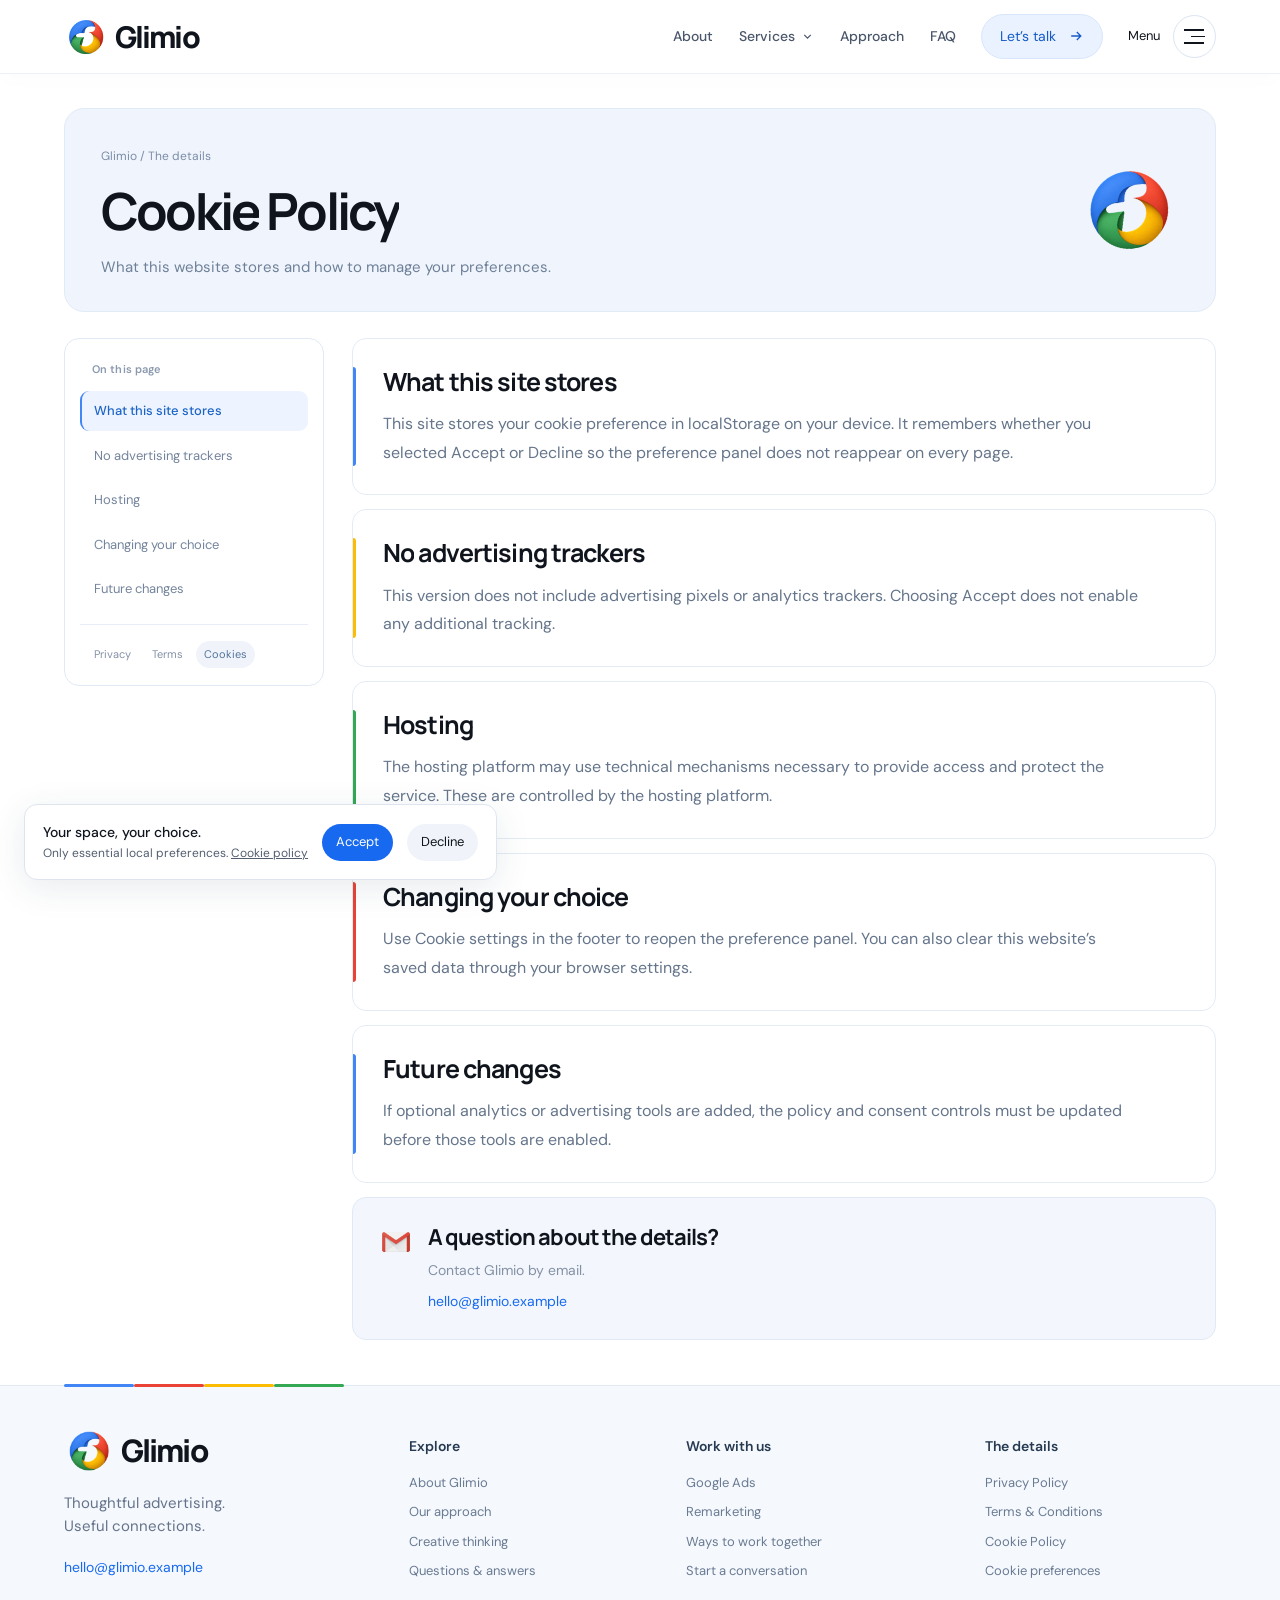
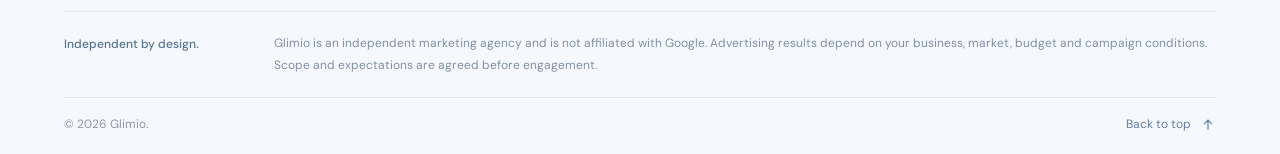
==== commit 5634ee3d: "+" ====
--- a/cookies.html
+++ b/cookies.html
@@ -4,7 +4,7 @@
 <head>
     <meta charset="utf-8">
     <meta name="viewport" content="width=device-width,initial-scale=1">
-    <meta name="description" content="Independent Google Ads strategy, campaign management and remarketing from Forma.">
+    <meta name="description" content="Independent Google Ads strategy, campaign management and remarketing from Forma." data-config-attr="content" data-config-attr-template="Independent Google Ads strategy, campaign management and remarketing from {companyName}.">
     <title>Forma — Google Ads Studio</title>
     <link rel="icon" type="image/png" sizes="64x64" href="assets/favicon.png">
     <link rel="stylesheet" href="assets/css/style.css">
@@ -29,17 +29,23 @@
                             class="product-icon" src="assets/icons/google.png" width="48" height="48" alt="Google "
                             loading="lazy">Remarketing</a></div>
             </details><a href="index.html#approach">Approach</a><a href="index.html#faq">FAQ</a>
-        </div><a class="header-cta" href="index.html#contact">Let’s talk<svg viewBox="0 0 20 20" width="16" height="16"
+        </div><a class="header-cta" href="index.html#contact"><span data-config="primaryCTA">Let’s talk</span><svg viewBox="0 0 20 20" width="16" height="16"
                 aria-hidden="true">
                 <path d="M4 10h12m-5-5 5 5-5 5" fill="none" stroke="currentColor" stroke-width="1.6" />
             </svg></a><button class="menu-toggle" aria-expanded="false"
             aria-controls="navigation"><span>Menu</span><i><span></span><span></span><span></span></i></button>
     </header>
     <nav id="navigation" aria-label="Main navigation" hidden>
-        <div class="menu-inner"><a href="index.html#about">About us</a><a href="index.html#services">Our services</a><a
-                href="index.html#approach">Our approach</a><a href="index.html#pricing">Work with us</a><a
-                href="index.html#creative-library">Creative thinking</a><a href="index.html#faq">Questions &
-                answers</a><a href="index.html#contact">Let’s talk</a>
+        <div class="menu-inner"><a href="index.html#about"><img class="menu-link-icon" src="assets/icons/google.png"
+                    width="28" height="28" alt="" loading="lazy">About us</a><a href="index.html#services"><img
+                    class="menu-link-icon" src="assets/icons/ads.png" width="28" height="28" alt=""
+                    loading="lazy">Our services</a><a href="index.html#approach"><img class="menu-link-icon"
+                    src="assets/icons/analytics.png" width="28" height="28" alt="" loading="lazy">Our approach</a><a
+                href="index.html#pricing"><img class="menu-link-icon" src="assets/icons/sheets.png" width="28"
+                    height="28" alt="" loading="lazy">Work with us</a><a href="index.html#faq"><img
+                    class="menu-link-icon" src="assets/icons/docs.png" width="28" height="28" alt=""
+                    loading="lazy">Questions & answers</a><a href="index.html#contact"><img class="menu-link-icon"
+                    src="assets/icons/gmail.png" width="28" height="28" alt="" loading="lazy"><span data-config="primaryCTA">Let’s talk</span></a>
             <div class="menu-services"><a href="google-ads.html">Google Ads</a><a
                     href="remarketing.html">Remarketing</a></div>
             <aside class="menu-feature">
@@ -53,17 +59,17 @@
                         src="assets/icons/drive.png" width="48" height="48" alt="Google Drive" loading="lazy"></div>
                 <p>Good thinking.<br><em>Better connections.</em></p><img class="" src="assets/images/creative.webp"
                     width="1200" height="800" alt="Search creative illustration" loading="lazy"><a class="menu-email"
-                    data-email href="mailto:hello@forma.example">hello@forma.example</a>
+                    data-email href="#"></a>
             </aside>
         </div>
     </nav>
     <main>
         <div class="legal-page">
             <div class="legal-intro">
-                <div><a class="legal-home" href="index.html">Forma / The details</a>
+                <div><a class="legal-home" href="index.html" data-config-template="{companyName} / The details">Forma / The details</a>
                     <h1>Cookie Policy</h1>
                     <p>What this website stores and how to manage your preferences.</p>
-                </div><img data-logo src="assets/logo.png" width="100" height="100" alt="">
+                </div><img data-brand-mark src="assets/logo.png" width="100" height="100" alt="">
             </div>
             <div class="legal-layout">
                 <aside class="legal-sidebar"><span class="legal-side-label">On this page</span>
@@ -105,7 +111,7 @@
                         <div>
                             <h3>A question about the details?</h3>
                             <p>Contact <span data-config="companyName">Forma</span> by email.</p><a data-email
-                                href="mailto:hello@forma.example">hello@forma.example</a>
+                                href="#"></a>
                         </div>
                     </div>
                 </article>
@@ -117,11 +123,11 @@
             <div class="footer-brand-column"><a class="brand" href="index.html"><img data-logo src="assets/logo.png"
                         width="44" height="44" alt=""><span data-config="companyShortName">forma</span></a>
                 <p>Thoughtful advertising.<br>Useful connections.</p><a class="footer-email" data-email
-                    href="mailto:hello@forma.example">hello@forma.example</a>
+                    href="#"></a>
             </div>
             <div class="footer-column">
                 <h2>Explore</h2>
-                <div role="navigation" aria-label="Explore the agency"><a href="index.html#about">About Forma</a><a
+                <div role="navigation" aria-label="Explore the agency"><a href="index.html#about" data-config-template="About {companyName}">About Forma</a><a
                         href="index.html#approach">Our approach</a><a href="index.html#creative-library">Creative
                         thinking</a><a href="index.html#faq">Questions & answers</a></div>
             </div>
@@ -155,4 +161,4 @@
     </aside>
 </body>
 
-</html>+</html>
--- a/assets/css/style.css
+++ b/assets/css/style.css
@@ -1,24 +1,7897 @@
 @import url('https://fonts.googleapis.com/css2?family=DM+Sans:wght@400;500;600;700&family=Manrope:wght@400;500;600;700;800&display=swap');
-:root{--blue:#1769ef;--ink:#10151d;--muted:#535e70;--line:#dfe5ee;--pale:#edf5ff;--header:84px}*{box-sizing:border-box}html{scroll-behavior:smooth;scroll-padding-top:100px}body{margin:0;color:var(--ink);font-family:'DM Sans',sans-serif;font-size:17px;line-height:1.6;background:#fff}body.menu-open{overflow:hidden}button,input,textarea,select{font:inherit}button,a,input,textarea,select{-webkit-tap-highlight-color:transparent}button,a{touch-action:manipulation}button{cursor:pointer}a{color:inherit;text-decoration:none}img{max-width:100%;height:auto;display:block}button:focus-visible,a:focus-visible{outline:3px solid #ea4335;outline-offset:5px}h1,h2,h3,p{margin-top:0}h1,h2,h3{font-family:Manrope,sans-serif;font-weight:700;line-height:1.12;letter-spacing:-.055em}h1{font-size:clamp(44px,5.1vw,82px);margin-bottom:27px}h2{font-size:clamp(32px,3.1vw,50px);margin-bottom:22px}h3{font-size:25px;letter-spacing:-.04em;line-height:1.22}p{color:var(--muted)}em{font-style:normal}header{height:var(--header);padding:0 max(5%,calc((100vw - 1480px)/2));display:flex;justify-content:space-between;align-items:center;position:sticky;top:0;background:rgba(255,255,255,.97);z-index:50;border-bottom:1px solid transparent}.brand{display:flex;align-items:center;gap:12px;font-family:Manrope,sans-serif;font-size:29px;font-weight:800;letter-spacing:-1.5px}.brand img{border-radius:3px}.menu-toggle{display:flex;gap:20px;align-items:center;background:none;border:0;padding:12px 0 12px 20px;font-size:15px;color:var(--ink)}.menu-toggle i{width:22px;height:12px;border-top:2px solid;border-bottom:2px solid;transition:transform .3s}.menu-open .menu-toggle i{transform:rotate(90deg)}nav{position:fixed;inset:var(--header) 0 0;z-index:45;background:#edf5ff;overflow:auto}nav[hidden]{display:none}.menu-inner{max-width:1200px;margin:auto;padding:50px 6%;display:flex;flex-direction:column;align-items:flex-start;gap:12px}.menu-inner>a{font:600 clamp(28px,4vw,58px)/1.3 Manrope;letter-spacing:-.04em}.menu-inner>a:hover{color:var(--blue)}.menu-services{display:flex;gap:30px;margin-top:30px}.section,.hero{max-width:1480px;width:90%;margin:auto}.section{padding:80px 0}.hero{display:grid;grid-template-columns:1fr 1.08fr;align-items:center;min-height:600px;padding:45px 0 65px;gap:15px}.hero-copy{position:relative;z-index:1}.lead{font-size:19px;line-height:1.55;max-width:480px}.hero-art{min-width:0;animation:float 7s ease-in-out infinite}.hero-art img{width:100%;object-fit:contain;transition:opacity .3s,transform .5s}.hero-art img.changing{opacity:0;transform:translateY(12px)}.hero h1{transition:opacity .25s}.actions{display:flex;gap:16px;flex-wrap:wrap;margin-top:30px}.button{border:1px solid var(--blue);background:var(--blue);color:#fff;display:inline-flex;justify-content:center;align-items:center;padding:13px 28px;border-radius:40px;line-height:1.4;font-size:16px;font-weight:500;transition:background .2s,transform .25s,box-shadow .25s}.button:hover{background:#0b54cf;transform:translateY(-3px);box-shadow:0 8px 22px #1769ef22}.button.secondary{background:transparent;color:var(--blue)}.button.secondary:hover{background:#fff}.slider-controls{display:flex;align-items:center;gap:10px;margin-top:50px}.dot{border:0;width:8px;height:8px;border-radius:50%;padding:0;background:#cbd5e1;position:relative}.dot:before{content:'';position:absolute;inset:-9px}.dot.active{background:var(--blue);width:24px;border-radius:8px}.pause{border:0;background:transparent;color:var(--muted);font-size:14px;margin-left:12px}.ticker{overflow:hidden;background:#f0f6ff;padding:15px 0}.ticker>div{display:flex;align-items:center;width:max-content;gap:42px;animation:marquee 40s linear infinite}.ticker span{font-size:15px;color:#465166}.ticker b{color:#4285f4;font-size:15px}.ticker:hover>div{animation-play-state:paused}.split{display:grid;grid-template-columns:1.05fr 1fr;align-items:center;gap:8%}.copy{max-width:520px}.art img{width:100%}.text-link{color:var(--blue);font-size:16px;display:inline-block;border-bottom:1px solid transparent;padding-bottom:3px;transition:border .2s}.text-link:hover{border-color:var(--blue)}.section-heading{margin-bottom:32px}.section-heading h2{margin-bottom:12px}.section-heading p{margin-bottom:0}.service-grid{display:grid;grid-template-columns:1fr 1fr;gap:24px}.blue{background:#edf5ff}.yellow{background:#fff8d9}.green{background:#eaf7ef}.pink{background:#fff0ed}.service-card{padding:36px 28px 20px;border-radius:13px;display:grid;grid-template-columns:1fr 1fr;align-items:center;overflow:hidden;transition:transform .3s,box-shadow .3s}.service-card p{font-size:16px;line-height:1.55}.service-card h3{font-size:29px}.service-card img{mix-blend-mode:multiply;transform:scale(1.15);transition:transform .6s}.service-card:hover{transform:translateY(-6px);box-shadow:0 16px 40px #1723330b}.service-card:hover img{transform:scale(1.23) rotate(-2deg)}.inline{display:flex;align-items:center;justify-content:space-between;gap:20px}.carousel-buttons{display:flex;gap:10px}.carousel-buttons button{border:1px solid var(--line);background:white;border-radius:50%;height:44px;width:44px;color:var(--ink)}.carousel-buttons button:hover{background:var(--pale)}.carousel{display:flex;gap:22px;overflow-x:auto;scroll-snap-type:x mandatory;scrollbar-width:none;padding-bottom:15px}.carousel::-webkit-scrollbar{display:none}.format{flex:0 0 30%;min-width:260px;border-radius:12px;padding:30px 25px 12px;scroll-snap-align:start;overflow:hidden}.format p{font-size:16px;min-height:50px}.format h3{margin-bottom:12px}.format img{mix-blend-mode:multiply;transition:transform .5s}.format:hover img{transform:translateY(-7px)}.process{display:grid;grid-template-columns:1fr 1fr;gap:12%;position:relative}.sticky-copy{position:sticky;top:120px;align-self:start}.sticky-copy img{width:75%;margin-top:25px}.steps article{padding:45px 0;border-bottom:1px solid var(--line)}.steps article:first-child{padding-top:8px}.steps h3{font-size:30px}.step-mark{display:block;width:35px;height:35px;border-radius:50%;margin-bottom:22px}.step-mark.blue{background:#4285f4;border-radius:9px}.step-mark.yellow{background:#fbbc04}.step-mark.green{background:#34a853;border-radius:4px 24px 4px 4px}.creative{border-radius:22px;background:#f0f6ff;padding:55px;margin-top:20px;margin-bottom:30px}.creative-head{display:flex;justify-content:space-between;align-items:center;gap:25px}.tabs{display:flex;gap:4px;flex-wrap:wrap}.tabs button{border:0;background:transparent;border-radius:30px;padding:11px 17px;color:#4b5868;font-size:15px}.tabs button[aria-selected=true]{background:#fff;color:var(--blue);box-shadow:0 4px 16px #213c6d08}.tab-panel{display:grid;grid-template-columns:.85fr 1.15fr;gap:8%;align-items:center}.tab-panel img{mix-blend-mode:multiply;max-height:350px;width:100%;object-fit:contain}.tab-panel h3{font-size:29px}.tab-panel>div{max-width:380px}.included-grid{display:grid;grid-template-columns:repeat(4,1fr);gap:35px}.included-grid article{padding:12px 0}.included-grid h3{font-size:23px}.included-grid p{font-size:16px}.small-symbol{display:flex;align-items:center;justify-content:center;width:47px;height:47px;font-size:28px;color:var(--blue);border-radius:15px;margin-bottom:25px}.pricing-grid{display:grid;grid-template-columns:repeat(3,1fr);gap:24px}.pricing-card{border-radius:14px;padding:35px;display:flex;flex-direction:column;align-items:flex-start}.pricing-card h3{font-size:27px}.pricing-card p{font-size:16px}.pricing-card ul{padding-left:20px;color:var(--muted);font-size:16px;margin:5px 0 28px;flex:1}.pricing-card li{margin-bottom:10px}.pricing-card .button{font-size:15px}.faq-section{display:grid;grid-template-columns:.8fr 1.2fr;gap:9%}.faq-section>div>p a{color:var(--blue)}details{border-bottom:1px solid var(--line)}summary{list-style:none;display:flex;align-items:center;justify-content:space-between;gap:20px;font-weight:500;cursor:pointer;padding:23px 0;font-size:18px}summary::-webkit-details-marker{display:none}summary span{font-size:25px;font-weight:400;color:var(--blue);transition:transform .3s}details[open] summary span{transform:rotate(45deg)}details p{font-size:16px;max-width:590px;animation:appear .35s ease}details[open]{padding-bottom:8px}.contact{display:grid;grid-template-columns:1fr 1.1fr;gap:9%;padding-bottom:100px}.contact h2{font-size:clamp(38px,4vw,64px)}.contact-email{color:var(--blue);display:inline-block;margin-top:18px}.form-row{display:grid;grid-template-columns:1fr 1fr;gap:18px}form label{font-size:14px;display:block;margin-bottom:20px;color:#394456}input,textarea,select{display:block;width:100%;border:1px solid var(--line);background:#fafcff;border-radius:8px;padding:13px 14px;margin-top:7px;font-size:16px;color:var(--ink);outline:none}input:focus,textarea:focus,select:focus{border-color:var(--blue);box-shadow:0 0 0 3px #1769ef12}textarea{resize:vertical;min-height:105px}.consent{display:flex;align-items:center;gap:10px}.consent input{width:17px;height:17px;margin:0;accent-color:var(--blue)}.consent a{text-decoration:underline}.trap{position:absolute;left:-10000px}.form-status{font-size:14px;margin:15px 0 0}.form-status.error{color:#b02a1e}.form-status.success{color:#137333}button:disabled{opacity:.55;cursor:wait}footer{padding:55px max(5%,calc((100vw - 1480px)/2)) 25px;background:#f2f6fc}.footer-top{display:flex;justify-content:space-between;align-items:start;gap:30px}.footer-top p{font:600 25px/1.25 Manrope;letter-spacing:-.04em;color:var(--ink)}.footer-top>a:last-child{color:var(--blue)}.footer-links{display:flex;gap:24px;flex-wrap:wrap;margin:30px 0;font-size:14px}.footer-links a:hover{color:var(--blue)}.text-button{border:0;padding:0;background:transparent;color:inherit;font-size:inherit}.disclaimer{font-size:13px;max-width:950px}.copyright{font-size:13px;margin-bottom:0}.cookie{position:fixed;bottom:20px;left:24px;z-index:60;padding:16px 18px;background:white;border:1px solid var(--line);box-shadow:0 8px 35px #1b36501a;border-radius:13px;display:flex;gap:14px;align-items:center;max-width:calc(100% - 48px)}.cookie[hidden]{display:none}.cookie p{margin:0;font-size:14px;color:var(--ink);font-weight:500}.cookie p span{display:block;font-size:12px;color:var(--muted);font-weight:400}.cookie a{text-decoration:underline}.cookie button{padding:8px 14px;border:0;border-radius:25px;background:var(--blue);color:white;font-size:13px}.cookie .quiet{background:#f0f4fa;color:var(--ink)}.service-hero h1{font-size:clamp(42px,4.5vw,70px)}.service-included{grid-template-columns:repeat(3,1fr);gap:50px}.blue-panel{background:#edf5ff;padding:45px;border-radius:20px}.blue-panel img{mix-blend-mode:multiply}.clean-list{padding-left:20px;color:var(--muted)}.clean-list li{margin:10px 0}.closing{text-align:center;padding-bottom:110px}.legal{max-width:900px;padding-top:65px}.legal h1{font-size:clamp(38px,5vw,65px)}.legal section{margin-top:40px}.legal h2{font-size:26px;letter-spacing:-.03em}.legal>a{color:var(--blue)}.reveal.ready{opacity:0;transform:translateY(22px);transition:opacity .7s ease,transform .7s cubic-bezier(.2,.65,.3,1)}.reveal.visible{opacity:1;transform:none}@keyframes float{50%{transform:translateY(-10px)}}@keyframes marquee{to{transform:translateX(-50%)}}@keyframes appear{from{opacity:0;transform:translateY(5px)}to{opacity:1;transform:none}}
-@media(min-width:1700px){.hero{min-height:680px}}@media(max-width:1050px){h1{font-size:54px}.hero{min-height:520px}.service-card{grid-template-columns:1fr;padding:28px}.service-card img{max-height:200px;width:100%;object-fit:contain;transform:none}.service-card:hover img{transform:translateY(-5px)}.included-grid{grid-template-columns:1fr 1fr}.creative-head{display:block}.tabs{margin:25px 0}.pricing-card{padding:25px}.section{padding-top:60px;padding-bottom:60px}.creative{padding:35px}.faq-section{gap:5%}.contact{gap:5%}}
-@media(max-width:700px){:root{--header:70px}body{font-size:16px}.brand{font-size:25px}.brand img{width:28px;height:28px}.hero{grid-template-columns:1fr;text-align:center;padding:35px 0 20px;gap:5px;min-height:0}.hero h1{font-size:clamp(42px,10vw,64px)}h2{text-align:center;font-size:34px}.lead{font-size:17px;margin:0 auto 22px}.actions{justify-content:center;gap:10px}.button{padding:12px 22px;font-size:15px}.slider-controls{justify-content:center;margin-top:28px}.hero-art{max-width:500px;margin:auto;width:100%}.hero-art img{max-height:350px;object-fit:contain}.ticker{padding:12px 0}.ticker>div{gap:28px}.section{padding-top:45px;padding-bottom:45px}.split,.process,.faq-section,.contact{grid-template-columns:1fr;gap:28px}.split .art{max-width:450px;margin:auto}.copy{text-align:center;max-width:none}.service-grid,.pricing-grid{grid-template-columns:1fr;gap:18px}.section-heading{text-align:center;margin-bottom:25px}.service-card{grid-template-columns:1fr 1fr;text-align:left;padding:25px 20px}.service-card h3{font-size:25px}.service-card p{font-size:15px}.service-card img{max-height:220px}.inline{align-items:center}.inline h2{text-align:left;font-size:32px}.inline p{text-align:left}.carousel-buttons{gap:6px}.carousel-buttons button{width:36px;height:36px}.format{flex-basis:80%;min-width:0}.process .sticky-copy{position:static;text-align:center}.sticky-copy img{width:65%;margin:10px auto 0}.steps article{padding:25px 0}.steps h3{font-size:26px}.step-mark{float:left;margin-right:16px;width:26px;height:26px}.steps p{clear:both}.creative{padding:30px 20px;border-radius:16px}.creative-head{text-align:center}.tabs{justify-content:center;gap:1px}.tabs button{font-size:13px;padding:10px 12px}.tab-panel{grid-template-columns:1fr;gap:0;text-align:center}.tab-panel>div{max-width:none}.tab-panel h3{font-size:25px}.tab-panel img{max-height:270px}.included-grid{gap:20px}.included-grid h3{font-size:21px}.included-grid p{font-size:15px}.small-symbol{margin-bottom:15px}.pricing-card{padding:28px}.faq-section>div:first-child{text-align:center}summary{font-size:16px}.contact{text-align:center}.contact h2{font-size:43px}.contact-email{margin-top:0}form{text-align:left}.form-row{grid-template-columns:1fr;gap:0}form .button{width:100%}.footer-top{flex-direction:column;gap:20px}.footer-top p{font-size:23px;margin-bottom:0}.footer-links{gap:15px 23px}.cookie{left:12px;bottom:12px;max-width:calc(100% - 24px);padding:12px;gap:7px}.cookie p{font-size:12px}.cookie p span{font-size:11px}.cookie button{padding:8px 10px;font-size:12px}.service-included{grid-template-columns:1fr;gap:18px}.blue-panel{padding:25px}.legal h2{text-align:left;font-size:25px}.legal h1{text-align:center}.menu-services{flex-direction:column;gap:15px}}
-@media(prefers-reduced-motion:reduce){html{scroll-behavior:auto}*,*:before,*:after{animation:none!important;transition:none!important}.reveal.ready{opacity:1;transform:none}}
-/* Expanded art direction: closer spacing, layered product imagery, distinct motion. */
-:root{--header:76px}.section{padding-top:54px;padding-bottom:54px}.section-heading{margin-bottom:25px}h1{font-size:clamp(44px,4.65vw,74px)}h2{font-size:clamp(31px,2.8vw,46px)}.hero{min-height:550px;padding-top:24px;padding-bottom:34px;gap:3%;grid-template-columns:.95fr 1.05fr}.hero-copy .lead{margin-bottom:18px}.hero .actions{margin-top:22px}.hero .slider-controls{margin-top:25px}.hero-art{position:relative;animation:none;padding:35px 0 42px}.hero-visual{animation:float 7s ease-in-out infinite;transform-origin:center}.hero-visual>img{width:100%;mix-blend-mode:multiply}.hero-art:before{content:'';position:absolute;inset:8% 3% 8% 6%;background:#f1f6ff;border-radius:48% 38% 42% 30%;z-index:-1}.hero-art .product-icon{width:34px;height:34px;object-fit:contain;flex-shrink:0}.product-icon{object-fit:contain;width:45px;height:45px;flex-shrink:0}.hero-float{position:absolute;display:flex;gap:12px;align-items:center;border:1px solid #e1e7ef;background:#fff;box-shadow:0 12px 30px #2239610d;border-radius:14px;padding:12px 16px;animation:badge-float 6s ease-in-out infinite}.hero-float span{font-size:14px;color:#374356;font-weight:500}.hero-float small{display:block;font-size:12px;color:#718096;font-weight:400}.float-google{left:2%;top:4%;transform:rotate(-5deg)}.float-ads{right:2%;top:12%;padding:16px;animation-delay:-2s;transform:rotate(8deg)}.float-ads .product-icon{width:40px;height:40px}.float-docs{bottom:3%;right:8%;animation-delay:-3s;transform:rotate(3deg)}.hero-toolstrip{display:flex;align-items:center;gap:20px;margin-top:25px;border-top:1px solid var(--line);padding-top:17px;max-width:430px}.hero-toolstrip>span{font-size:13px;color:#69748a}.hero-toolstrip>div{display:flex;gap:12px}.hero-toolstrip .product-icon{width:24px;height:24px}.service-hero .hero-toolstrip{margin-top:27px}.service-hero h1{font-size:clamp(42px,4.2vw,65px)}.ticker{padding:11px 0}.ticker>div{animation-duration:34s}.menu-toggle{gap:13px}.menu-toggle i{display:flex;flex-direction:column;justify-content:center;gap:5px;width:42px;height:42px;background:#f0f5fc;border:none;border-radius:50%;padding:11px;transition:background .2s}.menu-toggle i span{height:1.5px;background:var(--ink);width:20px;display:block;transition:transform .35s,opacity .2s,width .3s}.menu-toggle i span:nth-child(2){width:14px;align-self:flex-end}.menu-toggle:hover i span:nth-child(2){width:20px}.menu-open .menu-toggle i{transform:none;background:#e1ecff}.menu-open .menu-toggle i span:nth-child(1){transform:translateY(6.5px) rotate(45deg)}.menu-open .menu-toggle i span:nth-child(2){opacity:0}.menu-open .menu-toggle i span:nth-child(3){transform:translateY(-6.5px) rotate(-45deg)}.menu-inner{max-width:1480px;position:relative;display:block;padding:40px 5%;height:100%;min-height:570px}.menu-inner>a{display:block;width:53%;font-size:clamp(30px,3.6vw,56px);padding:9px 0;line-height:1.2;transition:transform .3s,color .2s}.menu-inner>a:hover{transform:translateX(8px)}.menu-services{width:50%;padding-top:20px;margin-top:20px;border-top:1px solid #cfdef2}.menu-services a{font-size:15px}.menu-feature{position:absolute;right:5%;top:40px;width:34%;padding:28px;background:#fff;border-radius:20px;overflow:hidden}.menu-product-line{display:flex;gap:18px;margin-bottom:25px}.menu-product-line .product-icon{width:30px;height:30px}.menu-feature p{font:600 clamp(23px,2.8vw,40px)/1.15 Manrope;color:var(--ink);letter-spacing:-.04em;margin-bottom:8px}.menu-feature p em{color:var(--blue)}.menu-feature>img{max-height:210px;object-fit:contain;width:100%}.menu-email{display:block;color:var(--blue);font-size:15px;margin-top:10px}.menu-open nav{animation:menu-appear .4s cubic-bezier(.2,.7,.3,1)}.menu-open .menu-inner>a{animation:menu-link .55s both}.menu-open .menu-inner>a:nth-child(2){animation-delay:.04s}.menu-open .menu-inner>a:nth-child(3){animation-delay:.08s}.menu-open .menu-inner>a:nth-child(4){animation-delay:.12s}.menu-open .menu-inner>a:nth-child(5){animation-delay:.16s}.ecosystem{display:grid;grid-template-columns:1.15fr .85fr;align-items:center;gap:5%;padding-top:37px;padding-bottom:37px;border-bottom:1px solid var(--line)}.ecosystem-copy{display:grid;grid-template-columns:minmax(210px,1fr) minmax(285px,1.2fr);align-items:center;gap:34px}.ecosystem h2{font-size:32px;margin-bottom:0}.ecosystem p{font-size:15px;margin:0}.product-orbit{display:grid;grid-template-columns:repeat(6,1fr);gap:12px}.product-tile{display:flex;align-items:center;flex-direction:column;gap:11px;transition:transform .35s}.product-tile .product-icon{width:43px;height:43px}.product-tile span{font-size:13px;white-space:nowrap;color:var(--muted)}.product-tile:hover{transform:translateY(-8px)}.service-card{padding:27px 25px 18px}.service-card h3{margin-bottom:15px}.format{padding:25px 22px 10px}.format img{max-height:200px;object-fit:contain;width:100%}.workshop{background:#f5f8fd;border-radius:20px;padding:35px;margin-top:12px;margin-bottom:12px}.workshop .section-heading .product-icon{width:38px;height:38px}.workshop-grid{display:grid;grid-template-columns:.75fr 1.25fr;gap:35px;align-items:center}.intent-options{display:grid;gap:10px}.intent{padding:18px 21px;text-align:left;background:transparent;border:1px solid #dfe7f2;border-radius:12px;color:var(--ink);transition:background .3s,border-color .3s,transform .3s}.intent span{display:block;font-size:18px;font-weight:600;letter-spacing:-.03em}.intent small{display:block;color:#67748a;font-size:14px;margin-top:4px}.intent.active{background:#fff;border-color:#8ab4f8;box-shadow:0 8px 24px #2650a509;transform:translateX(5px)}.search-demo{background:white;border-radius:15px;box-shadow:0 16px 40px #1839600a;padding:25px 29px;min-height:294px}.demo-search{display:flex;align-items:center;gap:14px;padding:12px 16px;border:1px solid var(--line);border-radius:30px;margin-bottom:22px;font-size:14px;color:#566175}.demo-search .product-icon{width:21px;height:21px}.demo-query{flex:1}.search-lens{width:14px;height:14px;border:1.8px solid #6c778a;border-radius:50%;position:relative;flex-shrink:0;margin-right:3px}.search-lens:after{content:'';position:absolute;right:-4px;bottom:-3px;width:6px;height:1.8px;background:#6c778a;transform:rotate(45deg)}.example-label{font-size:12px;color:#6c778a}.example-url{font-size:12px;color:#435369;margin:4px 0 8px}.ad-example h3{font-family:'DM Sans',sans-serif;font-size:23px;color:#1951c2;letter-spacing:-.025em;margin-bottom:10px}.ad-example p{font-size:14px;max-width:510px;line-height:1.6;min-height:45px;margin-bottom:13px}.demo-sitelinks{display:flex;gap:20px;color:#1951c2;font-size:13px}.example-note{border-top:1px solid #edf0f5;margin-top:20px;padding-top:10px;font-size:12px;color:#778397}.ad-example.updating{animation:ad-change .45s ease}.process{gap:8%}.steps article{padding:32px 0}.sticky-copy img{width:80%;margin-top:10px}.creative{padding:36px;margin-top:10px;margin-bottom:10px}.creative h2{font-size:39px}.tab-panel img{max-height:280px}.creative-gallery{padding-top:42px;padding-bottom:42px}.gallery-hint{font-size:13px;color:#7a8799;white-space:nowrap}.creative-track{display:flex;gap:20px;overflow-x:auto;scroll-snap-type:x mandatory;padding:5px 0 13px;scrollbar-width:none;cursor:grab}.creative-track::-webkit-scrollbar{display:none}.creative-track.dragging,.carousel.dragging{cursor:grabbing;scroll-snap-type:none}.creative-tile{flex:0 0 31%;scroll-snap-align:start;border-radius:15px;padding:23px 22px 20px;overflow:hidden;transition:transform .35s}.creative-tile-head{display:flex;align-items:center;gap:10px;font-size:13px;color:#526278}.creative-tile-head .product-icon{width:25px;height:25px}.creative-tile>img{width:100%;height:210px;object-fit:contain;mix-blend-mode:multiply;transition:transform .6s}.creative-tile:hover>img{transform:rotate(-3deg) scale(1.04)}.creative-tile h3{font-size:23px;margin-bottom:0;max-width:260px}.handoff{display:grid;grid-template-columns:1fr 1fr;gap:6%;align-items:center}.handoff-art{position:relative;padding:15px}.handoff-art>img{width:100%;border-radius:20px}.file-chip{position:absolute;left:5%;bottom:4%;background:#fff;border:1px solid #e3e9f2;border-radius:12px;box-shadow:0 10px 25px #20416b0e;display:flex;align-items:center;gap:12px;padding:12px 18px;transform:rotate(-5deg);animation:badge-float 6s ease-in-out infinite}.file-chip .product-icon{width:34px;height:34px}.file-chip span{font-size:14px;line-height:1.4}.file-chip small{font-size:12px;color:#758199}.handoff-copy>p{max-width:470px;font-size:16px}.document-list{display:grid;gap:0;margin-top:20px}.document-list>div{display:flex;align-items:center;gap:15px;padding:15px 0;border-bottom:1px solid var(--line)}.document-list .product-icon{width:31px;height:31px}.document-list>div>span:nth-child(2){flex:1}.document-list strong{display:block;font-size:16px;font-weight:500}.document-list small{display:block;font-size:13px;color:#758199}.doc-status{font-size:12px;padding:4px 10px;background:#f0f5fc;border-radius:20px;color:#587299}.audiences{background:#fff9e6;border-radius:20px;padding:36px;margin-top:12px;margin-bottom:12px}.audience-layout{display:grid;grid-template-columns:1fr 1fr;gap:6%;align-items:center}.audience-art img{mix-blend-mode:multiply;width:100%;max-height:320px;object-fit:contain}.audience-accordion details{border-color:#e8dfc6}.audience-accordion summary{font-size:20px;padding:21px 0}.audience-accordion p{font-size:15px}.partnership{padding-top:42px;padding-bottom:42px}.principle-grid{display:grid;grid-template-columns:repeat(3,1fr);gap:22px}.principle{border:0;border-radius:15px;position:relative;perspective:1000px;height:245px;color:var(--ink);text-align:left;padding:0}.principle-front,.principle-back{position:absolute;inset:0;padding:28px;display:flex;flex-direction:column;backface-visibility:hidden;transition:transform .6s cubic-bezier(.2,.6,.3,1),opacity .3s;border-radius:15px}.principle-front .product-icon{width:36px;height:36px;margin-bottom:20px}.principle strong{font:600 27px/1.16 Manrope;letter-spacing:-.04em;display:block;max-width:230px}.principle-hint{display:flex;justify-content:space-between;align-items:center;font-size:13px;color:#65758d;margin-top:auto;padding-top:16px}.principle-hint>span{font-size:23px;color:var(--blue)}.principle-back{transform:rotateY(-180deg);opacity:0;background:#e9f1fe;pointer-events:none}.principle-back strong{font-size:22px;margin-bottom:14px}.principle-back>span{font-size:15px;line-height:1.55;color:#526278}.principle-back small{margin-top:auto;font-size:12px;color:var(--blue);padding-top:10px}.principle[aria-expanded=true] .principle-front{transform:rotateY(180deg);opacity:0;pointer-events:none}.principle[aria-expanded=true] .principle-back{transform:rotateY(0);opacity:1;pointer-events:auto}.principle:hover .principle-hint>span{transform:rotate(90deg);transition:transform .3s}.pricing-card{padding:28px}.faq-section{gap:7%}.contact{gap:6%;padding-bottom:65px}.contact h2{font-size:clamp(39px,3.5vw,57px)}.contact-products{display:flex;gap:20px;margin:24px 0 0}.contact-products .product-icon{width:33px;height:33px}.designed-form{background:#f3f7fd;border:1px solid #e7edf5;border-radius:20px;padding:28px;box-shadow:0 18px 45px #244c7806}.designed-form label{font-weight:500;font-size:13px;margin-bottom:17px}.designed-form input:not([type=checkbox]):not([type=radio]),.designed-form textarea{background:#fff;border:1px solid #dbe4f0;border-radius:10px;padding:12px 14px;font-size:15px;line-height:1.5}.designed-form input::placeholder,.designed-form textarea::placeholder{color:#9aa4b4;font-weight:400}.service-choices{border:0;padding:0;margin:0 0 17px;display:grid;grid-template-columns:repeat(3,1fr);gap:8px}.service-choices legend{font-size:13px;font-weight:500;color:#394456;margin-bottom:9px}.service-choices label{position:relative;margin:0;min-width:0}.service-choices input{position:absolute;width:1px;height:1px;opacity:0;bottom:8px;left:12px}.service-choices label>span{display:flex;align-items:center;justify-content:center;gap:7px;border:1px solid #dbe4f0;background:#fff;padding:11px 6px;border-radius:9px;font-size:12px;white-space:nowrap;transition:border .2s,background .2s}.service-choices .product-icon{width:20px;height:20px}.service-choices input:checked+span{border-color:var(--blue);background:#eaf2ff;color:#1159c5;box-shadow:inset 0 0 0 1px var(--blue)}.service-choices input:focus-visible+span{outline:2px solid var(--blue);outline-offset:3px}.message-count{display:flex;justify-content:space-between;gap:8px;font-size:11px;font-weight:400;color:#8692a5;margin-top:5px}.designed-form .consent{font-weight:400;font-size:12px}.designed-form .consent input{appearance:none;width:18px;height:18px;flex-shrink:0;padding:0;border:1px solid #b8c6db;border-radius:4px;background:#fff;position:relative}.designed-form .consent input:checked{background:var(--blue);border-color:var(--blue)}.designed-form .consent input:checked:after{content:'';position:absolute;left:5px;top:2px;width:5px;height:9px;border:solid #fff;border-width:0 2px 2px 0;transform:rotate(45deg)}.send-button{width:100%;gap:12px;font-size:15px;padding:13px}.send-button:hover svg{transform:translateX(3px);transition:transform .3s}.service-mix{padding-top:30px}.mix-grid{display:grid;grid-template-columns:repeat(3,1fr);gap:22px}.mix-card{padding:27px;background:#f5f8fe;border-radius:14px;border-top:3px solid #4285f4}.mix-card:nth-child(2){background:#fff9e7;border-color:#fbbc04}.mix-card:nth-child(3){background:#eef8f0;border-color:#34a853}.mix-card>.product-icon{width:35px;height:35px;margin-bottom:19px}.mix-card h3{font-size:25px;margin-bottom:13px}.mix-card strong{font-size:15px;font-weight:500;display:block;margin-bottom:7px}.mix-card p{font-size:15px;margin-bottom:0}.service-included{gap:30px}.story-section{display:grid;grid-template-columns:1fr 1fr;gap:7%;align-items:center}.story-copy p{max-width:500px;font-size:16px}.story-art img{max-height:355px;object-fit:contain;width:100%}.journey-pills{display:flex;flex-wrap:wrap;gap:8px;margin-top:20px}.journey-pills span{padding:7px 13px;background:#eef4ff;color:#41699d;font-size:13px;border-radius:25px}.journey-pills span:nth-child(2){background:#fff6d9;color:#8d742f}.journey-pills span:nth-child(3){background:#eaf7ee;color:#45805a}.deliverable-layout{display:grid;grid-template-columns:1fr 1fr;gap:5%;align-items:center}.deliverable-visual img{width:100%;max-height:340px;object-fit:contain}.deliverable-items article{display:flex;align-items:flex-start;gap:18px;padding:20px 0;border-bottom:1px solid var(--line)}.deliverable-items .product-icon{width:34px;height:34px}.deliverable-items h3{font-size:22px;margin-bottom:9px}.deliverable-items p{font-size:15px;margin:0}.readiness{display:grid;grid-template-columns:1fr 1fr;gap:7%;align-items:center;padding:36px;background:#edf6ff;border-radius:20px;margin-top:10px;margin-bottom:10px}.readiness>div>p{font-size:16px;max-width:470px}.readiness .readiness-result{font-size:13px;color:#37649a;min-height:42px;margin:18px 0 0}.readiness-list{display:grid;gap:10px}.readiness-list label{display:flex;align-items:center;gap:14px;cursor:pointer;background:#fff;padding:18px;border-radius:10px;position:relative;border:1px solid #dce7f4;font-size:16px}.readiness-list input{position:absolute;opacity:0;width:1px;height:1px}.check-visual{width:22px;height:22px;border:1px solid #b7c9df;border-radius:6px;position:relative;flex-shrink:0}.readiness-list input:checked+.check-visual{background:var(--blue);border-color:var(--blue)}.readiness-list input:checked+.check-visual:after{content:'';position:absolute;left:7px;top:3px;width:5px;height:10px;border:solid #fff;border-width:0 2px 2px 0;transform:rotate(45deg)}.readiness-list input:focus-visible+.check-visual{outline:2px solid #1769ef;outline-offset:3px}.service-bridge{display:flex;align-items:center;justify-content:space-between;gap:30px;border-top:1px solid var(--line);border-bottom:1px solid var(--line);padding-top:35px;padding-bottom:35px}.service-bridge>div{position:relative;padding-left:62px}.service-bridge .product-icon{position:absolute;left:0;top:4px;width:40px;height:40px}.service-bridge h2{font-size:31px;margin-bottom:10px}.service-bridge p{font-size:15px;margin-bottom:0}.service-bridge .button{white-space:nowrap}.closing{padding-top:48px;padding-bottom:58px}.word-mask{display:inline-block;overflow:hidden;vertical-align:top;padding-bottom:.08em;margin-bottom:-.08em}.word-mask>span{display:inline-block;transform:translateY(105%);opacity:0;transition:transform .65s cubic-bezier(.2,.7,.2,1),opacity .5s;transition-delay:calc(var(--word,0)*35ms)}.text-entered .word-mask>span{transform:none;opacity:1}.scroll-indicator{position:absolute;bottom:0;left:0;height:2px;background:var(--blue);width:100%;transform-origin:left;transform:scaleX(var(--read-progress,0));pointer-events:none}.parallax-active{transform:translateY(var(--parallax,0px));will-change:transform}.reveal.ready{transition-duration:.6s}.included-grid .reveal:nth-child(2),.mix-grid .reveal:nth-child(2),.pricing-grid .reveal:nth-child(2){transition-delay:70ms}.included-grid .reveal:nth-child(3),.mix-grid .reveal:nth-child(3),.pricing-grid .reveal:nth-child(3){transition-delay:140ms}.included-grid .reveal:nth-child(4){transition-delay:200ms}@keyframes badge-float{50%{translate:0 -9px}}@keyframes menu-appear{from{opacity:0;clip-path:inset(0 0 100% 0)}to{opacity:1;clip-path:inset(0)}}@keyframes menu-link{from{opacity:0;translate:0 18px}to{opacity:1;translate:0 0}}@keyframes ad-change{from{opacity:.3;transform:translateY(9px)}to{opacity:1;transform:none}}
-@media(min-width:1600px){.hero{min-height:610px}}
-@media(max-width:1100px){.hero{min-height:485px}.hero-toolstrip{gap:10px}.hero-toolstrip>span{font-size:12px}.hero-toolstrip>div{gap:9px}.float-google span{font-size:12px}.hero-float{padding:10px 12px}.float-docs{right:0}.ecosystem{grid-template-columns:1.05fr .95fr}.ecosystem-copy{grid-template-columns:minmax(190px,1fr) minmax(250px,1.15fr);gap:24px}.ecosystem h2{font-size:28px}.product-orbit{gap:8px}.product-tile .product-icon{width:36px;height:36px}.product-tile span{font-size:12px}.workshop-grid{gap:20px;grid-template-columns:.85fr 1.15fr}.search-demo{padding:22px}.demo-sitelinks{gap:12px;font-size:12px}.principle{height:270px}.principle strong{font-size:24px}.principle-front,.principle-back{padding:23px}.principle-back>span{font-size:14px}.service-choices{grid-template-columns:1fr}.service-choices label>span{justify-content:flex-start;padding:10px 13px}.service-choices .product-icon{width:18px;height:18px}.designed-form{padding:23px}.creative-tile{flex-basis:40%}}
-@media(max-width:700px){:root{--header:66px}.section{padding-top:35px;padding-bottom:35px}.hero{grid-template-columns:1fr;min-height:0;padding-top:24px;padding-bottom:12px;gap:0}.hero h1{font-size:clamp(40px,10vw,58px);margin-bottom:16px}.hero .lead{font-size:16px;max-width:360px}.hero .actions{margin-top:18px}.hero .slider-controls{margin-top:22px}.hero-toolstrip{justify-content:center;max-width:none;margin-top:20px;padding-top:14px;gap:18px}.hero-toolstrip>span{font-size:12px}.hero-toolstrip .product-icon{width:21px;height:21px}.hero-art{width:100%;max-width:440px;padding:30px 0 32px}.hero-float{padding:8px 10px;border-radius:10px;gap:8px}.hero-art .product-icon{width:25px;height:25px}.hero-float span{font-size:11px}.hero-float small{font-size:10px}.float-google{top:3%;left:1%}.float-ads{top:10%;right:0%;padding:10px}.float-docs{bottom:3%;right:3%}.hero-art img{max-height:none}.hero-visual>img{max-height:300px;object-fit:contain}.menu-toggle{font-size:13px;gap:10px}.menu-toggle i{width:38px;height:38px;padding:9px}.menu-inner{padding:23px 6%;min-height:0;height:auto}.menu-inner>a{width:100%;font-size:clamp(29px,7vw,39px);padding:9px 0}.menu-services{width:100%;display:flex;flex-direction:row;gap:22px;margin-top:15px;padding-top:18px}.menu-services a{font-size:14px}.menu-feature{position:relative;inset:auto;width:100%;margin-top:23px;padding:18px;border-radius:13px}.menu-feature>img{display:none}.menu-feature p{font-size:24px;margin-bottom:10px}.menu-product-line{float:right;display:grid;grid-template-columns:repeat(2,25px);gap:12px;margin:0}.menu-product-line .product-icon{width:25px;height:25px}.menu-email{font-size:13px}.ecosystem{grid-template-columns:1fr;gap:23px;padding-top:25px;padding-bottom:28px;text-align:center}.ecosystem-copy{grid-template-columns:1fr;gap:10px}.ecosystem h2{font-size:28px}.ecosystem h2 br{display:none}.ecosystem p{font-size:14px}.ecosystem p br{display:none}.product-orbit{grid-template-columns:repeat(6,1fr);gap:5px}.product-tile .product-icon{width:29px;height:29px}.product-tile span{font-size:10px}.product-tile{gap:8px}.split{gap:15px}.copy p{font-size:15px}.section-heading h2{font-size:31px}.section-heading p{font-size:15px}.service-card{padding:23px 18px 17px}.service-card h3{font-size:24px}.service-card img{min-width:0}.format{flex-basis:77%;padding:22px 20px 8px}.format p{min-height:0}.workshop{padding:25px 19px;margin-top:8px;margin-bottom:8px}.workshop .inline{align-items:start}.workshop .inline h2{text-align:left;font-size:29px}.workshop .section-heading .product-icon{width:28px;height:28px}.workshop-grid{grid-template-columns:1fr;gap:18px}.intent-options{grid-template-columns:repeat(3,1fr);gap:6px}.intent{padding:11px 8px;text-align:center;border-radius:9px}.intent span{font-size:12px;line-height:1.4;letter-spacing:0}.intent small{display:none}.intent.active{transform:translateY(-3px)}.search-demo{padding:18px;min-height:275px}.demo-search{padding:10px 12px;gap:9px;margin-bottom:16px;font-size:11px}.demo-search .product-icon{width:19px;height:19px}.ad-example h3{font-size:21px}.ad-example p{font-size:13px}.demo-sitelinks{font-size:11px}.example-note{font-size:10px}.sticky-copy img{max-height:235px;object-fit:contain;margin:0 auto}.steps article{padding:23px 0}.steps p{font-size:15px}.creative{padding:26px 19px}.creative h2{font-size:32px}.tabs{margin:19px 0}.tab-panel p{font-size:15px}.tab-panel img{max-height:240px}.creative-gallery{padding-top:32px;padding-bottom:32px}.gallery-hint{display:none}.creative-track{gap:14px}.creative-tile{flex-basis:82%;padding:21px 18px}.creative-tile>img{height:190px}.creative-tile h3{font-size:23px}.handoff{grid-template-columns:1fr;gap:20px}.handoff-art{max-width:400px;margin:auto;padding:10px 0 17px}.handoff-art>img{max-height:260px;object-fit:contain}.file-chip{padding:9px 12px;left:3%;bottom:2%}.file-chip .product-icon{width:26px;height:26px}.file-chip span{font-size:12px}.file-chip small{font-size:10px}.handoff-copy>p{text-align:center;font-size:15px}.document-list{margin-top:15px}.document-list>div{padding:12px 0;gap:11px}.document-list strong{font-size:15px}.document-list small{font-size:12px}.doc-status{font-size:10px;padding:4px 8px}.audiences{padding:27px 20px}.audience-layout{grid-template-columns:1fr;gap:8px}.audience-art img{max-height:235px}.audience-accordion summary{font-size:18px;padding:18px 0}.audience-accordion p{font-size:14px}.principle-grid{grid-template-columns:1fr;gap:13px}.principle{height:185px}.principle-front{padding:22px 23px 19px}.principle-front .product-icon{width:34px;height:34px;position:absolute;top:22px;right:23px;margin:0}.principle strong{font-size:28px;max-width:240px;padding-right:25px}.principle-hint{padding-top:12px}.principle-back{padding:23px}.principle-back strong{font-size:22px;padding:0;margin-bottom:10px;max-width:none}.principle-back>span{font-size:14px}.principle-back small{font-size:11px}.pricing-card{padding:25px}.contact{gap:25px;padding-bottom:42px}.contact h2{font-size:40px}.contact-products{justify-content:center;margin:18px 0 14px;gap:18px}.contact-products .product-icon{width:28px;height:28px}.designed-form{padding:21px 18px;border-radius:16px}.service-choices{grid-template-columns:repeat(3,1fr);gap:5px}.service-choices label>span{justify-content:center;flex-direction:column;font-size:10px;gap:6px;padding:10px 4px}.service-choices .product-icon{width:21px;height:21px}.message-count{font-size:10px}.designed-form .consent{font-size:11px}.mix-grid{grid-template-columns:1fr;gap:13px}.mix-card{padding:23px;position:relative}.mix-card>.product-icon{position:absolute;right:23px;top:23px;width:31px;height:31px}.mix-card h3{padding-right:45px;font-size:24px}.mix-card p{font-size:14px}.service-mix{padding-top:24px}.story-section{grid-template-columns:1fr;gap:12px}.story-copy{text-align:center}.story-copy p{font-size:15px}.journey-pills{justify-content:center;gap:6px}.journey-pills span{font-size:12px;padding:6px 10px}.story-art img{max-height:260px}.deliverable-layout{grid-template-columns:1fr;gap:10px}.deliverable-visual img{max-height:250px}.deliverable-items article{padding:17px 0;gap:14px}.deliverable-items h3{font-size:21px}.deliverable-items p{font-size:14px}.deliverable-items .product-icon{width:30px;height:30px}.readiness{grid-template-columns:1fr;gap:18px;padding:27px 20px}.readiness>div>p{font-size:15px;text-align:center}.readiness .readiness-result{font-size:12px;min-height:0;margin-top:14px}.readiness-list label{padding:14px;font-size:14px;gap:11px}.check-visual{width:21px;height:21px}.service-bridge{flex-direction:column;text-align:center;padding-top:28px;padding-bottom:28px;gap:19px}.service-bridge>div{padding:0}.service-bridge .product-icon{position:static;margin:0 auto 16px;width:33px;height:33px}.service-bridge h2{font-size:28px}.service-bridge p{font-size:14px}.closing{padding-top:35px;padding-bottom:40px}.closing h2{font-size:31px}.closing p{font-size:15px}footer{padding-top:35px}.parallax-active{transform:none;will-change:auto}}
-@media(prefers-reduced-motion:reduce){.word-mask>span{transform:none;opacity:1}.parallax-active{transform:none}.hero-float{animation:none}.principle-front,.principle-back{transition:none}.menu-open nav,.menu-open .menu-inner>a{animation:none}}
-.hero-stages{display:flex;gap:5px;margin-top:24px}.hero-stages button{border:1px solid #dde7f4;border-radius:25px;background:#fff;color:#64738b;font-size:12px;padding:7px 13px;transition:background .25s,color .25s,border-color .25s}.hero-stages button.active{background:#edf4ff;color:#1769ef;border-color:#9bbff9}.hero-stages button:hover{border-color:#1769ef}.hero-visual>img{transition:opacity .25s,transform .4s}.hero-visual>img.art-changing{opacity:0;transform:translateY(12px) scale(.98)}
-@media(max-width:700px){.hero-stages{justify-content:center;margin-top:20px}.hero-stages button{font-size:11px;padding:7px 12px}.hero-stages+.hero-toolstrip{margin-top:16px}}
-/* Studio edition: richer surfaces and hands-on exploration. */
-:root{--header:74px}.section{padding-top:39px;padding-bottom:39px}header{gap:25px;border-bottom:1px solid #edf1f7;box-shadow:0 5px 22px #2d466704}.brand{margin-right:auto;gap:10px;font-size:30px;letter-spacing:-1.9px}.brand img{width:35px;height:35px;border-radius:0;transition:transform .4s}.brand:hover img{transform:rotate(-8deg)}.header-nav{display:flex;align-items:center;gap:26px;font-size:14px;font-weight:500;color:#4a566a}.header-nav>a:hover{color:var(--blue)}.header-cta{display:flex;align-items:center;gap:12px;padding:10px 18px;background:#eaf2ff;border:1px solid #d7e6fd;color:#145bc7;border-radius:28px;font-size:14px;transition:background .25s,box-shadow .25s}.header-cta:hover{background:#dceafe;box-shadow:0 6px 18px #1769ef12}.header-services{position:relative;border:0;padding:0!important}.header-services summary{font-size:14px;padding:12px 0;font-weight:500;gap:6px;line-height:1.4}.header-services summary svg{transition:transform .25s}.header-services[open] summary svg{transform:rotate(180deg)}.header-services>div{position:absolute;top:45px;left:-20px;width:205px;padding:9px;border:1px solid #e1e9f5;border-radius:13px;background:#fff;box-shadow:0 15px 40px #1f3c6917}.header-services a{display:flex;align-items:center;gap:11px;padding:12px;border-radius:8px;font-size:14px}.header-services a:hover{background:#edf4ff}.header-services .product-icon{width:25px;height:25px}.menu-toggle{padding-left:0}.menu-toggle>span{font-size:13px}.menu-toggle i{background:#fff;border:1px solid #d9e4f2;width:43px;height:43px;padding:10px}.menu-toggle:hover i{background:#f0f6ff;box-shadow:0 5px 15px #25487d0d}.menu-inner{padding-top:26px}.menu-inner>a{font-size:clamp(30px,3.1vw,48px);padding:7px 0}.menu-feature{top:26px;padding:27px;background:#fff;border:1px solid #dce8f8;box-shadow:0 15px 40px #1d437b0b}.menu-feature>img{max-height:190px}.menu-product-line{gap:12px;flex-wrap:wrap}.menu-product-line .product-icon{width:27px;height:27px}.menu-services{padding-top:16px;margin-top:16px}.hero{padding-top:20px;padding-bottom:24px;min-height:510px}.hero-art{padding-top:28px;padding-bottom:34px}.service-card,.pricing-card,.mix-card{box-shadow:0 9px 24px #25446805;transition:transform .35s,box-shadow .35s}.pricing-card:hover,.mix-card:hover{transform:translateY(-5px);box-shadow:0 16px 35px #25446810}.service-included article{padding:26px;background:#f6f9ff;border:1px solid #e7edf6;border-radius:16px;position:relative;overflow:hidden}.service-included article:nth-child(2){background:#fffae9}.service-included article:nth-child(3){background:#eff8f1}.service-included .product-icon{width:33px;height:33px;margin-bottom:18px}.service-included h3{font-size:25px}.service-included p{font-size:15px;margin-bottom:0}.included-grid:not(.service-included) article{padding:21px;background:#fafcff;border:1px solid #e6edf6;border-radius:14px;transition:transform .3s,box-shadow .3s}.included-grid:not(.service-included) article:hover{transform:translateY(-5px);box-shadow:0 12px 28px #22426b0a}.included-grid{gap:18px}.small-symbol{margin-bottom:17px}.pricing-card ul{line-height:1.55}.blue-panel{padding:32px}.workshop,.audiences,.readiness{padding:31px}.creative{padding:30px}.steps article{padding:27px 0}.steps article p{margin-bottom:5px}.faq-section{grid-template-columns:.85fr 1.15fr;gap:6%;align-items:start;background:#f5f8fe;border:1px solid #e8eef7;border-radius:21px;padding:33px;margin-top:10px;margin-bottom:10px}.faq-aside>p{font-size:15px;max-width:350px}.faq-aside h2{font-size:38px}.faq-art{max-width:360px;margin:5px 0 10px}.faq-art img{width:100%;mix-blend-mode:multiply;animation:float 8s ease-in-out infinite}.faq-aside>.text-link{font-size:14px}.faq-search-label{display:block;font-size:12px;font-weight:500;color:#6b7890;margin-bottom:11px}.faq-search{background:#fff;border-color:#dce6f5;border-radius:10px;font-size:14px;padding:11px 14px;margin-top:6px}.faq-content details{border-color:#dfe7f2}.faq-content summary{font-size:17px;padding:19px 0}.faq-content details p{font-size:14px;line-height:1.7}.faq-empty{font-size:14px;padding:25px 0;color:#667792}.closing{display:grid;grid-template-columns:1.15fr .85fr;align-items:center;gap:4%;background:#edf4ff;border:1px solid #dfeafb;border-radius:24px;padding:35px;margin-top:14px;margin-bottom:28px;text-align:left;overflow:hidden}.closing h2{font-size:42px;max-width:650px}.closing-copy>p{font-size:16px;max-width:540px;margin-bottom:0}.closing-products{display:flex;gap:13px;margin-bottom:22px}.closing-products .product-icon{width:30px;height:30px}.closing .actions{margin-top:23px;align-items:center;gap:17px}.closing .button{font-size:14px;padding:12px 22px}.closing .text-link{font-size:13px}.closing-note{display:block;font-size:12px;color:#7085a5;margin-top:17px}.closing-art{position:relative}.closing-art>img{mix-blend-mode:multiply;animation:float 8s ease-in-out infinite}.closing-sticker{position:absolute;bottom:0;right:6%;display:flex;align-items:center;gap:10px;padding:12px 16px;background:#fff;border:1px solid #dbe6f5;border-radius:12px;font-size:12px;color:#526b8e;transform:rotate(-5deg);box-shadow:0 9px 25px #224f7d10}.closing-sticker .product-icon{width:24px;height:24px}.service-bridge{background:#fff9e5;border:1px solid #f1e5bd;border-radius:18px;padding:27px 30px}.designed-form{padding:22px}.designed-form label{margin-bottom:13px}.designed-form input:not([type=checkbox]):not([type=radio]),.designed-form textarea{padding:10px 12px;font-size:14px}.designed-form textarea{min-height:86px}.designed-form .form-row{gap:12px}.service-choices{margin-bottom:13px}.service-choices label>span{padding:9px 5px}.designed-form .send-button{padding:11px}.contact{padding-top:40px;padding-bottom:45px}.contact>div:first-child{padding:22px 0}.contact-products{margin-top:20px}.legal{max-width:980px;padding-top:45px}.legal>h1{padding:30px;background:#edf4ff;border-radius:18px;margin-bottom:22px;font-size:53px}.legal>section{margin-top:18px;padding:25px;border:1px solid #e6edf6;border-left:4px solid #4285f4;border-radius:12px;background:#fafcff}.legal>section:nth-of-type(2n){border-left-color:#fbbc04;background:#fffdf5}.legal>section:nth-of-type(3n){border-left-color:#34a853}.legal h2{margin-bottom:12px}.legal section p{font-size:16px;margin:0}.choice-chips{display:flex;gap:8px;flex-wrap:wrap}.choice-chips button,.focus-options button{border:1px solid #dce5f3;padding:9px 15px;border-radius:25px;background:#fff;color:#68768c;font-size:13px;transition:background .25s,color .25s,border .25s}.choice-chips button.selected,.focus-options button.selected{background:#e9f1ff;color:#1769ef;border-color:#8eb7f3}.output-caption{font-size:12px;color:#647895;margin-bottom:14px}.goal-studio{border-radius:22px;padding:32px;background:#f3f7ff;margin-top:10px;margin-bottom:10px}.goal-layout{display:grid;grid-template-columns:1fr 1fr;gap:28px;align-items:stretch}.goal-buttons{display:flex;flex-direction:column;gap:12px;justify-content:center}.goal-buttons>button{display:flex;align-items:center;gap:15px;background:#fff;border:1px solid #dfe7f5;border-radius:13px;padding:20px;text-align:left;color:var(--ink);transition:transform .3s,border .3s,box-shadow .3s}.goal-buttons>button.selected{border-color:#8db7f9;transform:translateX(6px);box-shadow:0 7px 22px #2a5aab0d}.goal-buttons .product-icon{width:34px;height:34px}.goal-buttons strong{font-size:18px;font-weight:500;display:block;letter-spacing:-.02em}.goal-buttons small{display:block;font-size:13px;line-height:1.55;color:#708099;margin-top:5px}.choice-indicator{border:1px solid #cbd8ed;width:15px;height:15px;border-radius:50%;flex-shrink:0;margin-left:auto}.selected .choice-indicator{border:4px solid var(--blue);background:#fff}.goal-output{background:#fff;border-radius:16px;padding:24px 27px;position:relative;min-height:350px;overflow:hidden}.goal-output h3{font-size:29px;margin-bottom:12px}.goal-output>p{font-size:15px;max-width:470px}.goal-tags{display:flex;gap:7px;flex-wrap:wrap}.goal-tags span{font-size:11px;padding:5px 9px;border-radius:20px;background:#f1f6ff;color:#5176a7}.goal-output>img{width:65%;height:150px;object-fit:contain;margin:4px 0 -10px auto}.creative-desk{display:grid;grid-template-columns:1fr 1fr;gap:8%;align-items:center}.desk-copy>p{font-size:16px;max-width:490px}.desk-copy .choice-chips{margin-top:21px}.desk-copy .desk-note{font-size:12px;color:#8090a6;margin-top:15px}.tone-preview{padding:27px;background:#edf5ff;border:1px solid #dfebfb;border-radius:20px;overflow:hidden;transition:background .4s,box-shadow .4s;box-shadow:8px 9px 0 #dae7fc;transform:rotate(1deg)}.tone-top{display:flex;align-items:center;gap:11px;margin-bottom:20px;font-size:12px;color:#607b9d}.tone-top .product-icon{width:26px;height:26px}.tone-preview h3{font-size:36px;max-width:330px;margin-bottom:12px}.tone-preview p{font-size:15px;margin-bottom:0}.tone-preview>img{width:100%;height:190px;object-fit:contain;mix-blend-mode:multiply;margin:0 auto}.tone-cta{font-size:12px;color:#175cbd;border-bottom:1px solid #96b9ef;display:inline-block;padding-bottom:3px}.tone-preview[data-tone-preview="1"]{background:#fff7d9;box-shadow:8px 9px 0 #f3e4ae;border-color:#f1e3ba}.tone-preview[data-tone-preview="2"]{background:#eaf6ee;box-shadow:8px 9px 0 #cee8d7;border-color:#d2e9dc}.tool-bench{border:1px solid #e3eaf5;border-radius:21px;padding:31px;margin:9px auto;background:#fff}.tool-buttons{display:grid;grid-template-columns:repeat(5,1fr);gap:12px;margin-bottom:23px}.tool-buttons button{display:flex;align-items:center;flex-direction:column;gap:12px;padding:18px 10px;border:1px solid transparent;border-radius:13px;background:#f7faff;color:#697a92;font-size:13px;transition:transform .3s,background .3s}.tool-buttons button.selected{border-color:#a7c6f8;background:#edf4ff;transform:translateY(-4px);box-shadow:0 8px 22px #27599b0b}.tool-buttons .product-icon{width:37px;height:37px}.tool-detail{display:flex;align-items:center;gap:25px;background:#f4f8ff;border-radius:13px;padding:23px}.tool-detail-icon{background:#fff;padding:16px;border-radius:14px;box-shadow:0 5px 17px #345a8a09}.tool-detail-icon .product-icon{width:38px;height:38px}.tool-detail>div:nth-child(2){flex:1}.tool-detail h3{font-size:24px;margin-bottom:10px}.tool-detail p{font-size:14px;max-width:750px;margin:0}.tool-detail-tag{font-size:11px;white-space:nowrap;padding:6px 10px;background:#fff;color:#6380a6;border-radius:20px}.collaboration-path{display:grid;grid-template-columns:.9fr 1.1fr;gap:7%;align-items:center}.rhythm-intro>p{max-width:390px;font-size:16px}.rhythm-intro>img{height:235px;max-width:420px;object-fit:contain}.rhythm-cards{display:grid;gap:11px}.rhythm-card{display:block;width:100%;text-align:left;background:#f5f8fe;border:1px solid #e0e9f5;border-radius:13px;padding:20px 23px;color:var(--ink);transition:background .3s,box-shadow .3s,transform .3s}.rhythm-heading{display:flex;align-items:center;gap:13px}.rhythm-heading .product-icon{width:29px;height:29px}.rhythm-heading strong{font-size:19px;letter-spacing:-.02em;font-weight:500;flex:1}.rhythm-heading>span{color:#7191bb;font-size:23px;transition:transform .3s}.rhythm-description{display:none;font-size:14px;line-height:1.65;color:#62728a;padding-top:14px;padding-left:42px}.rhythm-card.selected{background:#fff8df;border-color:#ede1b7;box-shadow:0 10px 25px #8f76330a;transform:translateX(-5px)}.rhythm-card.selected .rhythm-description{display:block;animation:appear .35s ease}.rhythm-card.selected .rhythm-heading>span{transform:rotate(45deg)}.brief-builder{display:grid;grid-template-columns:1.05fr .95fr;gap:6%;background:#eef7f1;border-radius:21px;padding:32px;margin:10px auto}.brief-builder>div>p{font-size:15px;max-width:500px}.brief-options{display:flex;flex-wrap:wrap;gap:8px;margin-top:20px}.brief-options label{position:relative;cursor:pointer}.brief-options input{position:absolute;opacity:0;width:1px;height:1px}.brief-options label>span{display:flex;align-items:center;gap:8px;background:#fff;border:1px solid #d5e7dc;border-radius:24px;font-size:12px;padding:9px 12px;color:#5d7567;transition:border .2s,background .2s}.brief-options .product-icon{width:22px;height:22px}.brief-options input:checked+span{border-color:#37a369;background:#e0f2e7;color:#1f7447}.brief-options input:focus-visible+span{outline:2px solid #1769ef;outline-offset:3px}.brief-output{background:#fff;align-self:center;border-radius:15px;padding:27px;border:1px solid #dfeae2;box-shadow:7px 8px 0 #dcece1;transform:rotate(-1deg)}.brief-heading{display:flex;align-items:center;gap:12px;font-size:13px;color:#677e70;margin-bottom:22px}.brief-heading .product-icon{width:30px;height:30px}.brief-output p{font-size:21px;font-family:Manrope;line-height:1.5;letter-spacing:-.03em;color:#283c30;min-height:95px}.brief-output .button{font-size:13px;padding:11px 20px}.brief-output small{display:block;font-size:11px;color:#7f9085;margin-top:13px}.intent-map{padding:31px;background:#f7f9fe;border-radius:21px}.intent-map-layout{display:grid;grid-template-columns:1fr 1fr;gap:30px}.query-cloud{display:flex;flex-direction:column;align-items:start;gap:11px;justify-content:center}.query-cloud button{display:flex;align-items:center;gap:12px;border:1px solid #dce6f4;border-radius:28px;background:#fff;padding:13px 18px;color:#5a6b84;font-size:14px;text-align:left;transition:transform .3s,box-shadow .3s,border .3s}.query-cloud button:nth-child(2n){margin-left:25px}.query-cloud button.selected{border-color:#93b9f2;color:#225eb8;transform:translateX(7px);box-shadow:0 7px 20px #285ca00c}.query-cloud .product-icon{width:24px;height:24px}.intent-insight{background:#fff;border-radius:16px;padding:29px;box-shadow:0 13px 32px #214d8509}.intent-insight>span{font-size:12px;color:#7e94b0}.intent-insight h3{font-size:31px;margin:16px 0}.intent-insight>p{font-size:15px}.insight-bottom{display:flex;gap:12px;align-items:center;border-top:1px solid #e6edf6;padding-top:16px;color:#617ca1;font-size:13px}.insight-bottom .product-icon{width:27px;height:27px}.copy-workbench{display:grid;grid-template-columns:1fr 1fr;gap:7%;align-items:center}.copy-workbench>div>p{font-size:16px;max-width:500px}.studio-label{display:block;font-size:13px;font-weight:500;color:#52667f;margin-top:20px}.studio-label input{font-size:15px;background:#f8fbff;border-radius:10px;padding:12px}.studio-note{font-size:12px!important;color:#7e8fa5;margin-top:12px;margin-bottom:0}.live-ad{border-radius:18px;padding:27px;border:1px solid #dfe7f5;box-shadow:0 16px 40px #25466f0b}.live-ad-search{display:flex;align-items:center;gap:12px;background:#f6f9fe;border:1px solid #e0e9f5;padding:12px 15px;border-radius:25px;font-size:13px;color:#8190a5;margin-bottom:24px}.live-ad-search .product-icon{width:24px;height:24px}.live-ad h3{font-family:'DM Sans',sans-serif;color:#1c56b3;font-size:26px;letter-spacing:-.025em;line-height:1.25;margin:12px 0;overflow-wrap:anywhere}.live-ad>p{font-size:14px}.ad-footer-links{display:flex;gap:20px;color:#2862b8;font-size:12px;margin-top:20px}.focus-deck{background:#fff8e2;padding:31px;border-radius:21px;margin:9px auto}.focus-layout{display:grid;grid-template-columns:1fr 1fr;gap:5%;align-items:center}.focus-art img{mix-blend-mode:multiply;max-height:310px;width:100%;object-fit:contain}.focus-options{display:flex;gap:7px;flex-wrap:wrap;margin-bottom:23px}.focus-options button{font-size:12px;padding:8px 12px}.focus-layout h3{font-size:29px;max-width:440px}.focus-layout p{font-size:15px}.focus-prompts{list-style:none;padding:0;font-size:14px;color:#806f42;margin:20px 0 0}.focus-prompts li{padding:9px 0;border-top:1px solid #eaddb8}.launch-layout{display:grid;grid-template-columns:1.2fr .8fr;gap:27px}.launch-tasks{display:grid;gap:10px}.launch-tasks label{display:flex;align-items:center;gap:14px;background:#f7faff;border:1px solid #e0e9f5;border-radius:12px;padding:17px 20px;cursor:pointer;position:relative}.launch-tasks input{position:absolute;width:1px;height:1px;opacity:0}.launch-check{width:23px;height:23px;border:1px solid #bfd0e7;border-radius:6px;background:#fff;flex-shrink:0;position:relative}.launch-tasks input:checked+.launch-check{background:#34a853;border-color:#34a853}.launch-tasks input:checked+.launch-check:after{content:'';position:absolute;left:7px;top:3px;width:5px;height:10px;border:solid #fff;border-width:0 2px 2px 0;transform:rotate(45deg)}.launch-tasks input:focus-visible+.launch-check{outline:2px solid #1769ef;outline-offset:3px}.launch-tasks label>span:nth-of-type(2){flex:1}.launch-tasks strong{display:block;font-weight:500;font-size:16px}.launch-tasks small{display:block;font-size:12px;color:#8795a9;margin-top:3px}.launch-tasks .product-icon{width:29px;height:29px}.launch-note{background:#edf5ff;border-radius:16px;padding:28px;transition:background .4s}.launch-note>.product-icon{width:42px;height:42px;margin-bottom:22px}.launch-note h3{font-size:29px}.launch-note p{font-size:14px}.launch-note .text-link{font-size:13px}.launch-complete .launch-note{background:#e9f7ed}.relevance-room{padding:31px;background:#f4f8ff;border-radius:21px;margin:9px auto}.review-table{background:#fff;border:1px solid #e0e8f5;border-radius:14px;padding:3px 21px}.review-row{display:flex;align-items:center;justify-content:space-between;gap:20px;padding:17px 0;border-bottom:1px solid #e8eef7}.review-row:last-child{border:0}.review-row>div:first-child{display:flex;align-items:center;gap:13px;font-size:16px}.review-row .product-icon{width:25px;height:25px}.review-actions{display:flex;gap:7px}.review-actions button{border:1px solid #dfe7f3;background:#fff;border-radius:20px;color:#74849a;padding:7px 12px;font-size:12px}.review-actions button.selected{background:#eaf3ff;border-color:#8bb6f5;color:#2164c5}.review-actions button[data-review=exclude].selected{background:#fff0ec;border-color:#ecb2a6;color:#b2543c}.review-feedback{font-size:15px;color:#4f719e;padding:17px 20px;background:#eaf2ff;border-radius:10px;min-height:58px;margin:15px 0 0}.audience-room{padding:31px;background:#f4f8ff;border-radius:21px;margin:9px auto}.audience-room-layout{display:grid;grid-template-columns:.8fr 1.2fr;gap:28px;align-items:center}.audience-switches{display:grid;gap:11px}.audience-switches>button{position:relative;display:block;text-align:left;background:#fff;border:1px solid #e0e8f4;border-radius:13px;padding:21px 21px 21px 70px;color:var(--ink);transition:transform .3s,border .3s}.audience-switches .product-icon{position:absolute;left:21px;top:24px;width:31px;height:31px}.audience-switches strong{display:block;font-size:18px;font-weight:500}.audience-switches small{display:block;color:#7b8ba2;font-size:13px;line-height:1.5;margin-top:4px}.audience-switches button.selected{border-color:#8bb4f4;transform:translateX(5px);box-shadow:0 8px 20px #315c9d0b}.audience-message{background:#fff;padding:25px;border-radius:16px}.audience-message>img{max-height:220px;width:100%;object-fit:contain;margin-bottom:15px}.audience-message h3{font-size:29px;margin-bottom:12px}.audience-message p{font-size:15px;margin-bottom:0}.pace-studio{display:grid;grid-template-columns:1fr 1fr;gap:7%;align-items:center}.pace-studio>div>p{font-size:16px;max-width:510px}.pace-studio input[type=range]{appearance:none;background:#e3ecfa;height:6px;padding:0;border:0;box-shadow:none;margin:28px 0 13px;border-radius:10px;cursor:pointer}.pace-studio input[type=range]::-webkit-slider-thumb{appearance:none;width:24px;height:24px;background:#1769ef;border:5px solid #fff;border-radius:50%;box-shadow:0 2px 8px #2b5fab44}.pace-studio input[type=range]::-moz-range-thumb{width:15px;height:15px;background:#1769ef;border:5px solid #fff;border-radius:50%}.pace-studio input:focus-visible{outline:2px solid #1769ef;outline-offset:8px}.pace-labels{display:flex;justify-content:space-between;gap:10px;font-size:12px;color:#8090a6}.pace-demo{padding:29px;background:#fff8e2;border-radius:19px;border:1px solid #f0e5c4}.pace-stage{display:grid;gap:13px;--pace-duration:7s}.pace-item{display:flex;align-items:center;gap:15px;padding:17px 20px;background:#fff;border:1px solid #ebe0c2;border-radius:12px;font-size:16px;animation:pace-breathe var(--pace-duration) ease-in-out infinite;animation-delay:calc(var(--pace-order)*-2s)}.pace-item .product-icon{width:30px;height:30px}.pace-demo>p{font-size:13px;margin:20px 0 9px;color:#87784e;min-height:44px}.pace-pause{font-size:11px;color:#92752f;text-decoration:underline}.pace-stage.is-paused .pace-item{animation-play-state:paused}.rotation-room{background:#edf6f0;padding:31px;border-radius:21px;margin:9px auto}.rotation-controls{display:flex;gap:9px}.rotation-controls button{width:40px;height:40px;border:1px solid #ccdfd3;border-radius:50%;background:#fff;color:#3a7750}.rotation-layout{display:grid;grid-template-columns:1.05fr .95fr;gap:6%;align-items:center}.rotation-image img{width:100%;height:280px;object-fit:contain;mix-blend-mode:multiply}.rotation-copy h3{font-size:34px;margin:18px 0 15px}.rotation-copy p{font-size:15px}.rotation-tag{display:inline-block;padding:6px 11px;background:#fff;border-radius:20px;font-size:12px;color:#66816e}.rotation-dots{display:flex;gap:7px;margin-top:24px}.rotation-dots i{width:7px;height:7px;background:#c0d6c8;border-radius:50%;transition:width .3s}.rotation-dots i.active{width:25px;border-radius:7px;background:#34a853}.story-order-layout{display:grid;grid-template-columns:1.2fr .8fr;gap:25px}.story-order-list{display:grid;gap:11px}.order-card{display:flex;align-items:center;justify-content:space-between;gap:20px;background:#f5f8fe;border:1px solid #e0e9f5;border-radius:12px;padding:19px}.order-card>div:first-child{display:flex;align-items:center;gap:15px}.order-card .product-icon{width:31px;height:31px}.order-card strong{font-weight:500;font-size:17px;display:block}.order-card small{font-size:12px;display:block;color:#8391a5;margin-top:4px}.order-controls{display:flex;gap:6px}.order-controls button{width:32px;height:32px;border:1px solid #d9e3f2;background:#fff;border-radius:8px;color:#597caa;font-size:16px;padding:0}.order-controls button:disabled{cursor:default;opacity:.3}.order-summary{background:#eef5ff;border-radius:15px;padding:27px}.order-summary>.product-icon{width:36px;height:36px;margin-bottom:20px}.order-summary h3{font-size:29px}.order-summary p{font-size:17px;line-height:1.65;color:#3d6196}.order-summary small{font-size:12px;color:#7c90ac}.boundaries-room{display:grid;grid-template-columns:.9fr 1.1fr;gap:6%;align-items:center;background:#fff9e6;padding:31px;border-radius:21px;margin:9px auto}.boundaries-copy p{font-size:15px;max-width:440px}.boundaries-copy>img{height:220px;width:90%;object-fit:contain;mix-blend-mode:multiply}.boundary-options details{border:1px solid #e8dfc8;border-radius:12px;background:#fff;margin-bottom:10px;padding:0 20px!important}.boundary-options summary{gap:12px;font-size:18px;padding:18px 0}.boundary-options summary .product-icon{width:27px;height:27px}.boundary-options summary>span{flex:1;font-size:18px;color:var(--ink);font-weight:500;transform:none!important}.boundary-options summary>b{font-weight:400;color:#a8986c;font-size:23px;transition:transform .3s}.boundary-options details[open] summary>b{transform:rotate(45deg)}.boundary-options p{font-size:14px;line-height:1.65;padding-bottom:15px;margin:0}.choice-chips button:hover,.focus-options button:hover{border-color:#90b5eb}.tool-buttons button:hover,.audience-switches>button:hover{box-shadow:0 10px 25px #315b8e10}.goal-output img,.tone-preview>img,.focus-art img,.rotation-image img{transition:transform .5s}.goal-output:hover img,.tone-preview:hover>img,.focus-art:hover img,.rotation-image:hover img{transform:translateY(-6px) rotate(-1deg)}@keyframes pace-breathe{0%,75%,100%{transform:translateX(0);border-color:#ebe0c2;box-shadow:none}35%{transform:translateX(9px);border-color:#86b0ec;box-shadow:0 7px 17px #2a578f0a}}
-@media(max-width:1100px){header{gap:18px}.header-nav{gap:18px;font-size:13px}.header-nav>a:nth-last-child(2){display:none}.header-services summary{font-size:13px}.hero{min-height:470px}.menu-inner>a{font-size:38px}.goal-buttons>button{padding:16px;gap:12px}.goal-buttons strong{font-size:16px}.goal-buttons small{font-size:12px}.goal-output{padding:23px}.goal-output h3{font-size:26px}.tool-detail-tag{display:none}.closing h2{font-size:36px}.closing .actions{gap:13px}.closing .text-link{font-size:12px}.copy-workbench{gap:4%}.query-cloud button{font-size:12px;padding:12px}.query-cloud button:nth-child(2n){margin-left:8px}.order-card{padding:16px;gap:12px}.order-card strong{font-size:15px}.order-controls{flex-direction:column}.order-card small{font-size:11px}.pace-labels{font-size:11px}.review-row>div:first-child{font-size:14px}.boundary-options summary>span{font-size:16px}.boundary-options{min-width:0}.service-included article{padding:21px}.service-included h3{font-size:23px}.faq-aside h2{font-size:34px}}
-@media(max-width:800px){.header-nav{display:none}.menu-toggle>span{display:none}.header-cta{margin-left:auto}.brand{margin-right:auto}.header-cta{font-size:13px;padding:9px 15px}.header-services{display:none}}
-@media(max-width:700px){:root{--header:66px}header{gap:13px}.brand{font-size:26px;gap:8px}.brand img{width:30px;height:30px}.header-cta{font-size:12px;padding:8px 12px;gap:8px}.header-cta svg{width:14px;height:14px}.menu-toggle i{width:37px;height:37px;padding:8px}.menu-inner{padding:20px 6%}.menu-inner>a{font-size:29px;padding:7px 0;line-height:1.16}.menu-services{margin-top:13px;padding-top:14px}.menu-feature{padding:18px;margin-top:18px}.menu-feature p{font-size:23px}.menu-product-line{grid-template-columns:repeat(3,22px);gap:10px}.menu-product-line .product-icon{width:22px;height:22px}.section{padding-top:29px;padding-bottom:29px}.hero{min-height:0;padding-top:21px;padding-bottom:12px}.hero-art{padding-top:27px;padding-bottom:31px}.hero h1{font-size:clamp(38px,9.5vw,54px)}.section-heading{margin-bottom:20px}.section-heading h2{font-size:30px}.section-heading p{font-size:14px}.service-included article{padding:22px}.service-included .product-icon{width:29px;height:29px;margin-bottom:15px}.included-grid:not(.service-included) article{padding:17px}.included-grid{gap:12px}.included-grid h3{font-size:20px}.included-grid p{font-size:14px}.blue-panel{padding:24px 20px}.workshop,.audiences,.readiness,.creative{padding:25px 19px}.steps article{padding:21px 0}.faq-section{grid-template-columns:1fr;gap:20px;padding:25px 20px}.faq-aside{text-align:center}.faq-aside h2{font-size:32px}.faq-aside>p{max-width:none;font-size:14px;margin-bottom:5px}.faq-art{max-width:260px;margin:0 auto 5px}.faq-art img{max-height:175px;object-fit:contain}.faq-aside>.text-link{font-size:13px}.faq-search-label{font-size:11px;text-align:left}.faq-search{font-size:13px;padding:10px 12px}.faq-content summary{font-size:16px;padding:17px 0}.faq-content details p{font-size:13px}.closing{grid-template-columns:1fr;gap:10px;padding:26px 20px;margin-bottom:20px;border-radius:18px;text-align:center}.closing h2{font-size:32px}.closing-products{justify-content:center;margin-bottom:18px;gap:14px}.closing-products .product-icon{width:27px;height:27px}.closing-copy>p{font-size:14px}.closing .actions{justify-content:center;margin-top:19px;gap:13px}.closing .button{font-size:13px;padding:11px 18px}.closing .text-link{font-size:12px}.closing-note{font-size:10px;margin-top:14px}.closing-art{max-width:340px;margin:auto;padding-bottom:13px}.closing-art>img{max-height:215px;object-fit:contain;width:100%}.closing-sticker{font-size:10px;padding:9px 12px;right:6%;bottom:3%}.closing-sticker .product-icon{width:21px;height:21px}.service-bridge{padding:24px 20px}.designed-form{padding:19px 16px}.designed-form .form-row{grid-template-columns:1fr 1fr;gap:10px}.designed-form label{font-size:12px}.designed-form input:not([type=checkbox]):not([type=radio]),.designed-form textarea{font-size:16px;padding:9px 10px}.designed-form input::placeholder{font-size:12px}.designed-form textarea::placeholder{font-size:13px}.designed-form textarea{min-height:78px}.message-count{font-size:9px}.contact{padding-top:29px;padding-bottom:32px;gap:15px}.contact>div:first-child{padding:8px 0}.contact h2{font-size:36px}.contact>div>p{font-size:14px}.contact-products{margin:14px 0 10px}.legal{padding-top:28px}.legal>h1{font-size:36px;padding:22px 18px}.legal>section{padding:20px 18px;margin-top:13px}.legal h2{font-size:23px}.legal section p{font-size:14px}.goal-studio,.tool-bench,.brief-builder,.intent-map,.focus-deck,.relevance-room,.audience-room,.rotation-room,.boundaries-room{padding:25px 19px;border-radius:17px}.goal-layout,.creative-desk,.collaboration-path,.brief-builder,.intent-map-layout,.copy-workbench,.focus-layout,.launch-layout,.audience-room-layout,.pace-studio,.rotation-layout,.story-order-layout,.boundaries-room{grid-template-columns:1fr;gap:21px}.goal-buttons{gap:8px}.goal-buttons>button{padding:14px;gap:12px}.goal-buttons strong{font-size:16px}.goal-buttons small{font-size:11px}.goal-buttons .product-icon{width:28px;height:28px}.goal-buttons>button.selected{transform:translateX(3px)}.goal-output{padding:22px;min-height:0}.goal-output h3{font-size:25px}.goal-output>p{font-size:14px}.goal-tags span{font-size:10px}.goal-output>img{height:135px;width:75%;margin-bottom:-7px}.output-caption{font-size:11px;margin-bottom:11px}.desk-copy{text-align:center}.desk-copy>p{font-size:14px;max-width:none}.desk-copy .choice-chips{justify-content:center;gap:6px;margin-top:17px}.choice-chips button{padding:8px 11px;font-size:11px}.desk-copy .desk-note{font-size:11px;margin-top:12px}.tone-preview{padding:23px;max-width:440px;width:95%;margin:0 auto 7px;box-shadow:6px 6px 0 #dae7fc}.tone-preview h3{font-size:33px}.tone-preview>img{height:165px}.tone-preview p{font-size:14px}.tone-top{font-size:11px;margin-bottom:16px}.tool-buttons{grid-template-columns:repeat(5,1fr);gap:4px;margin-bottom:17px}.tool-buttons button{padding:12px 3px;gap:9px;font-size:10px;line-height:1.4}.tool-buttons .product-icon{width:28px;height:28px}.tool-detail{padding:19px;gap:13px;align-items:flex-start}.tool-detail-icon{padding:9px;border-radius:10px}.tool-detail-icon .product-icon{width:24px;height:24px}.tool-detail h3{font-size:22px;line-height:1.2}.tool-detail p{font-size:13px}.rhythm-intro{text-align:center}.rhythm-intro>p{font-size:14px;max-width:none}.rhythm-intro>img{height:190px;width:85%;margin:auto}.rhythm-card{padding:17px}.rhythm-heading{gap:10px}.rhythm-heading .product-icon{width:25px;height:25px}.rhythm-heading strong{font-size:17px}.rhythm-description{font-size:13px;padding-left:35px;padding-top:12px}.rhythm-card.selected{transform:translateX(-3px)}.brief-builder>div>p{text-align:center;font-size:14px}.brief-options{justify-content:center;gap:7px}.brief-options label>span{font-size:11px;padding:8px 10px}.brief-options .product-icon{width:20px;height:20px}.brief-output{padding:22px;transform:none;box-shadow:5px 5px 0 #dcece1}.brief-output p{text-align:left!important;font-size:19px!important;min-height:80px}.brief-heading{font-size:12px;margin-bottom:17px}.brief-heading .product-icon{width:27px;height:27px}.brief-output small{font-size:10px}.query-cloud{gap:8px}.query-cloud button{font-size:12px;padding:11px 13px;gap:10px}.query-cloud button:nth-child(2n){margin-left:12px}.query-cloud .product-icon{width:21px;height:21px}.query-cloud button.selected{transform:translateX(3px)}.intent-insight{padding:23px}.intent-insight h3{font-size:27px;margin:13px 0}.intent-insight>p{font-size:14px}.intent-insight>span{font-size:11px}.insight-bottom{font-size:12px;padding-top:13px}.copy-workbench>div>p{text-align:center;font-size:14px}.studio-label{font-size:12px;margin-top:16px}.studio-label input{font-size:16px;padding:11px}.studio-note{font-size:10px!important;margin-top:10px}.live-ad{padding:22px}.live-ad-search{font-size:11px;padding:10px 12px;margin-bottom:19px;gap:10px}.live-ad h3{font-size:24px}.live-ad>p{font-size:13px}.ad-footer-links{font-size:11px;gap:15px}.focus-art img{max-height:200px}.focus-options{gap:5px;justify-content:center;margin-bottom:19px}.focus-options button{font-size:11px;padding:8px 9px}.focus-layout h3{font-size:25px;text-align:center}.focus-layout p{font-size:14px}.focus-prompts{font-size:13px;margin-top:17px}.focus-prompts li{padding:8px 0}.launch-tasks label{padding:14px;gap:11px}.launch-tasks strong{font-size:15px}.launch-tasks small{font-size:11px;line-height:1.4}.launch-tasks .product-icon{width:25px;height:25px}.launch-note{padding:23px}.launch-note>.product-icon{width:34px;height:34px;margin-bottom:17px}.launch-note h3{font-size:27px}.launch-note p{font-size:13px}.review-table{padding:0 15px}.review-row{align-items:flex-start;flex-direction:column;gap:12px;padding:16px 0}.review-row>div:first-child{font-size:14px;gap:10px}.review-row .product-icon{width:22px;height:22px}.review-actions{align-self:flex-end;gap:6px}.review-actions button{font-size:11px;padding:6px 11px}.review-feedback{font-size:13px;padding:15px;min-height:70px}.audience-switches{gap:8px}.audience-switches>button{padding:17px 17px 17px 60px}.audience-switches .product-icon{left:17px;top:20px;width:28px;height:28px}.audience-switches strong{font-size:16px}.audience-switches small{font-size:12px}.audience-message{padding:22px}.audience-message>img{max-height:190px;margin-bottom:11px}.audience-message h3{font-size:26px}.audience-message p{font-size:14px}.pace-studio>div>p{font-size:14px;text-align:center}.pace-labels{font-size:10px}.pace-demo{padding:23px}.pace-item{font-size:14px;padding:15px;gap:13px}.pace-item .product-icon{width:26px;height:26px}.pace-demo>p{font-size:12px!important;min-height:45px}.pace-pause{font-size:10px}.rotation-room .inline{gap:12px}.rotation-controls{gap:5px}.rotation-controls button{width:34px;height:34px}.rotation-image img{height:210px}.rotation-copy h3{font-size:29px;margin:15px 0 12px}.rotation-copy p{font-size:14px}.rotation-tag{font-size:11px}.rotation-dots{margin-top:19px}.order-card{padding:15px;gap:12px}.order-card>div:first-child{gap:10px}.order-card strong{font-size:15px}.order-card small{font-size:11px;line-height:1.4}.order-card .product-icon{width:26px;height:26px}.order-controls button{width:28px;height:28px;font-size:14px}.order-summary{padding:23px}.order-summary>.product-icon{width:32px;height:32px;margin-bottom:17px}.order-summary h3{font-size:26px}.order-summary p{font-size:16px}.order-summary small{font-size:11px}.boundaries-copy p{text-align:center;font-size:14px;max-width:none}.boundaries-copy>img{height:190px;width:85%;margin:auto}.boundary-options details{padding:0 15px!important}.boundary-options summary{gap:10px;padding:16px 0}.boundary-options summary>span{font-size:15px}.boundary-options summary .product-icon{width:24px;height:24px}.boundary-options p{font-size:13px}.boundary-options summary>b{font-size:21px}}
-@media(max-width:370px){header{gap:9px}.header-cta{padding:8px 10px;font-size:11px}.brand{font-size:24px}.designed-form .form-row{grid-template-columns:1fr}.tool-buttons button{font-size:9px}.tool-buttons .product-icon{width:25px;height:25px}}
-@media(prefers-reduced-motion:reduce){.faq-art img,.closing-art>img,.pace-item{animation:none}.tone-preview,.brief-output{transform:none}.goal-buttons>button.selected,.tool-buttons button.selected,.rhythm-card.selected,.query-cloud button.selected,.audience-switches button.selected{transform:none}}
-.section-heading.reveal:not(.inline){display:flex;flex-direction:column;align-items:center;text-align:center;width:100%;margin-left:auto;margin-right:auto}.section-heading.reveal:not(.inline) h2{white-space:nowrap;text-align:center}.section-heading.reveal:not(.inline) p{text-align:center}
-.process .sticky-copy{display:flex;flex-direction:column;align-items:center;text-align:center;justify-content:center}.process .sticky-copy h2{white-space:nowrap;text-align:center}.process .sticky-copy p{text-align:center}.process .sticky-copy img{margin-left:auto;margin-right:auto}
-.process .steps{display:grid;gap:16px}.process .steps article{position:relative;min-height:0;padding:25px 86px 23px 26px;border:1px solid #dfe8f5;border-radius:16px;background:linear-gradient(135deg,#fff 0%,#f8fbff 100%);box-shadow:0 10px 28px #1c3d6408;overflow:hidden;transition:transform .28s ease,border-color .28s ease,box-shadow .28s ease,background .28s ease}.process .steps article:first-child{padding-top:25px}.process .steps article:before{content:'';position:absolute;inset:0;border-radius:inherit;pointer-events:none;background:linear-gradient(135deg,#4285f414,#fbbc0410 48%,#34a85312);opacity:0;transition:opacity .28s ease}.process .steps article:hover{transform:translateY(-5px);border-color:#b9cff0;box-shadow:0 18px 42px #22436a14;background:#fff}.process .steps article:hover:before{opacity:1}.process .steps h3{position:relative;font-size:27px;margin-bottom:11px;padding-right:4px}.process .steps p{position:relative;font-size:15px;line-height:1.55;margin-bottom:0}.process .steps .step-mark{position:absolute;top:21px;right:22px;display:block;width:42px;height:42px;margin:0;padding:6px;border:1px solid #e2eaf5;border-radius:13px;background:#fff;box-shadow:0 8px 20px #223b5b0c;object-fit:contain;float:none;transition:transform .28s ease,box-shadow .28s ease}.process .steps article:hover .step-mark{transform:translateY(-2px) rotate(3deg);box-shadow:0 12px 24px #223b5b16}
-@media(max-width:700px){.process .steps{gap:12px}.process .steps article,.process .steps article:first-child{padding:21px 72px 20px 20px}.process .steps h3{font-size:23px;text-align:left;margin-bottom:9px}.process .steps p{clear:none;font-size:14px;text-align:left}.process .steps .step-mark{top:18px;right:18px;width:38px;height:38px;margin:0}}
+
+:root {
+    --blue: #1769ef;
+    --ink: #10151d;
+    --muted: #535e70;
+    --line: #dfe5ee;
+    --pale: #edf5ff;
+    --header: 84px
+}
+
+* {
+    box-sizing: border-box
+}
+
+html {
+    scroll-behavior: smooth;
+    scroll-padding-top: 100px
+}
+
+body {
+    margin: 0;
+    color: var(--ink);
+    font-family: 'DM Sans', sans-serif;
+    font-size: 17px;
+    line-height: 1.6;
+    background: #fff
+}
+
+body.menu-open {
+    overflow: hidden
+}
+
+button,
+input,
+textarea,
+select {
+    font: inherit
+}
+
+button,
+a,
+input,
+textarea,
+select {
+    -webkit-tap-highlight-color: transparent
+}
+
+button,
+a {
+    touch-action: manipulation
+}
+
+button {
+    cursor: pointer
+}
+
+a {
+    color: inherit;
+    text-decoration: none
+}
+
+img {
+    max-width: 100%;
+    height: auto;
+    display: block
+}
+
+button:focus-visible,
+a:focus-visible {
+    outline: 3px solid #ea4335;
+    outline-offset: 5px
+}
+
+h1,
+h2,
+h3,
+p {
+    margin-top: 0
+}
+
+h1,
+h2,
+h3 {
+    font-family: Manrope, sans-serif;
+    font-weight: 700;
+    line-height: 1.12;
+    letter-spacing: -.055em
+}
+
+h1 {
+    font-size: clamp(44px, 5.1vw, 82px);
+    margin-bottom: 27px
+}
+
+h2 {
+    font-size: clamp(32px, 3.1vw, 50px);
+    margin-bottom: 22px
+}
+
+h3 {
+    font-size: 25px;
+    letter-spacing: -.04em;
+    line-height: 1.22
+}
+
+p {
+    color: var(--muted)
+}
+
+em {
+    font-style: normal
+}
+
+header {
+    height: var(--header);
+    padding: 0 max(5%, calc((100vw - 1480px)/2));
+    display: flex;
+    justify-content: space-between;
+    align-items: center;
+    position: sticky;
+    top: 0;
+    background: rgba(255, 255, 255, .97);
+    z-index: 50;
+    border-bottom: 1px solid transparent
+}
+
+.brand {
+    display: flex;
+    align-items: center;
+    gap: 12px;
+    font-family: Manrope, sans-serif;
+    font-size: 29px;
+    font-weight: 800;
+    letter-spacing: -1.5px
+}
+
+.brand img {
+    border-radius: 3px
+}
+
+.menu-toggle {
+    display: flex;
+    gap: 20px;
+    align-items: center;
+    background: none;
+    border: 0;
+    padding: 12px 0 12px 20px;
+    font-size: 15px;
+    color: var(--ink)
+}
+
+.menu-toggle i {
+    width: 22px;
+    height: 12px;
+    border-top: 2px solid;
+    border-bottom: 2px solid;
+    transition: transform .3s
+}
+
+.menu-open .menu-toggle i {
+    transform: rotate(90deg)
+}
+
+nav {
+    position: fixed;
+    inset: var(--header) 0 0;
+    z-index: 45;
+    background: #edf5ff;
+    overflow: auto
+}
+
+nav[hidden] {
+    display: none
+}
+
+.menu-inner {
+    max-width: 1200px;
+    margin: auto;
+    padding: 50px 6%;
+    display: flex;
+    flex-direction: column;
+    align-items: flex-start;
+    gap: 12px
+}
+
+.menu-inner>a {
+    font: 600 clamp(28px, 4vw, 58px)/1.3 Manrope;
+    letter-spacing: -.04em
+}
+
+.menu-inner>a:hover {
+    color: var(--blue)
+}
+
+.menu-services {
+    display: flex;
+    gap: 30px;
+    margin-top: 30px
+}
+
+.section,
+.hero {
+    max-width: 1480px;
+    width: 90%;
+    margin: auto
+}
+
+.section {
+    padding: 80px 0
+}
+
+.hero {
+    display: grid;
+    grid-template-columns: 1fr 1.08fr;
+    align-items: center;
+    min-height: 600px;
+    padding: 45px 0 65px;
+    gap: 15px
+}
+
+.hero-copy {
+    position: relative;
+    z-index: 1
+}
+
+.lead {
+    font-size: 19px;
+    line-height: 1.55;
+    max-width: 480px
+}
+
+.hero-art {
+    min-width: 0;
+    animation: float 7s ease-in-out infinite
+}
+
+.hero-art img {
+    width: 100%;
+    object-fit: contain;
+    transition: opacity .3s, transform .5s
+}
+
+.hero-art img.changing {
+    opacity: 0;
+    transform: translateY(12px)
+}
+
+.hero h1 {
+    transition: opacity .25s
+}
+
+.actions {
+    display: flex;
+    gap: 16px;
+    flex-wrap: wrap;
+    margin-top: 30px
+}
+
+.button {
+    border: 1px solid var(--blue);
+    background: var(--blue);
+    color: #fff;
+    display: inline-flex;
+    justify-content: center;
+    align-items: center;
+    padding: 13px 28px;
+    border-radius: 40px;
+    line-height: 1.4;
+    font-size: 16px;
+    font-weight: 500;
+    transition: background .2s, transform .25s, box-shadow .25s
+}
+
+.button:hover {
+    background: #0b54cf;
+    transform: translateY(-3px);
+    box-shadow: 0 8px 22px #1769ef22
+}
+
+.button.secondary {
+    background: transparent;
+    color: var(--blue)
+}
+
+.button.secondary:hover {
+    background: #fff
+}
+
+.slider-controls {
+    display: flex;
+    align-items: center;
+    gap: 10px;
+    margin-top: 50px
+}
+
+.dot {
+    border: 0;
+    width: 8px;
+    height: 8px;
+    border-radius: 50%;
+    padding: 0;
+    background: #cbd5e1;
+    position: relative
+}
+
+.dot:before {
+    content: '';
+    position: absolute;
+    inset: -9px
+}
+
+.dot.active {
+    background: var(--blue);
+    width: 24px;
+    border-radius: 8px
+}
+
+.pause {
+    border: 0;
+    background: transparent;
+    color: var(--muted);
+    font-size: 14px;
+    margin-left: 12px
+}
+
+.ticker {
+    overflow: hidden;
+    background: #f0f6ff;
+    padding: 15px 0
+}
+
+.ticker>div {
+    display: flex;
+    align-items: center;
+    width: max-content;
+    gap: 42px;
+    animation: marquee 40s linear infinite
+}
+
+.ticker span {
+    font-size: 15px;
+    color: #465166
+}
+
+.ticker b {
+    color: #4285f4;
+    font-size: 15px
+}
+
+.ticker:hover>div {
+    animation-play-state: paused
+}
+
+.split {
+    display: grid;
+    grid-template-columns: 1.05fr 1fr;
+    align-items: center;
+    gap: 8%
+}
+
+.copy {
+    max-width: 520px
+}
+
+.art img {
+    width: 100%
+}
+
+.text-link {
+    color: var(--blue);
+    font-size: 16px;
+    display: inline-block;
+    border-bottom: 1px solid transparent;
+    padding-bottom: 3px;
+    transition: border .2s
+}
+
+.text-link:hover {
+    border-color: var(--blue)
+}
+
+.section-heading {
+    margin-bottom: 32px
+}
+
+.section-heading h2 {
+    margin-bottom: 12px
+}
+
+.section-heading p {
+    margin-bottom: 0
+}
+
+.service-grid {
+    display: grid;
+    grid-template-columns: 1fr 1fr;
+    gap: 24px
+}
+
+.blue {
+    background: #edf5ff
+}
+
+.yellow {
+    background: #fff8d9
+}
+
+.green {
+    background: #eaf7ef
+}
+
+.pink {
+    background: #fff0ed
+}
+
+.service-card {
+    padding: 36px 28px 20px;
+    border-radius: 13px;
+    display: grid;
+    grid-template-columns: 1fr 1fr;
+    align-items: center;
+    overflow: hidden;
+    transition: transform .3s, box-shadow .3s
+}
+
+.service-card p {
+    font-size: 16px;
+    line-height: 1.55
+}
+
+.service-card h3 {
+    font-size: 29px
+}
+
+.service-card img {
+    mix-blend-mode: multiply;
+    transform: scale(1.15);
+    transition: transform .6s
+}
+
+.service-card:hover {
+    transform: translateY(-6px);
+    box-shadow: 0 16px 40px #1723330b
+}
+
+.service-card:hover img {
+    transform: scale(1.23) rotate(-2deg)
+}
+
+.inline {
+    display: flex;
+    align-items: center;
+    justify-content: space-between;
+    gap: 20px
+}
+
+.carousel-buttons {
+    display: flex;
+    gap: 10px
+}
+
+.carousel-buttons button {
+    border: 1px solid var(--line);
+    background: white;
+    border-radius: 50%;
+    height: 44px;
+    width: 44px;
+    color: var(--ink)
+}
+
+.carousel-buttons button:hover {
+    background: var(--pale)
+}
+
+.carousel {
+    display: flex;
+    gap: 22px;
+    overflow-x: auto;
+    scroll-snap-type: x mandatory;
+    scrollbar-width: none;
+    padding-bottom: 15px
+}
+
+.carousel::-webkit-scrollbar {
+    display: none
+}
+
+.format {
+    flex: 0 0 30%;
+    min-width: 260px;
+    border-radius: 12px;
+    padding: 30px 25px 12px;
+    scroll-snap-align: start;
+    overflow: hidden
+}
+
+.format p {
+    font-size: 16px;
+    min-height: 50px
+}
+
+.format h3 {
+    margin-bottom: 12px
+}
+
+.format img {
+    mix-blend-mode: multiply;
+    transition: transform .5s
+}
+
+.format:hover img {
+    transform: translateY(-7px)
+}
+
+.process {
+    display: grid;
+    grid-template-columns: 1fr 1fr;
+    gap: 12%;
+    position: relative
+}
+
+.sticky-copy {
+    position: sticky;
+    top: 120px;
+    align-self: start
+}
+
+.sticky-copy img {
+    width: 75%;
+    margin-top: 25px
+}
+
+.steps article {
+    padding: 45px 0;
+    border-bottom: 1px solid var(--line)
+}
+
+.steps article:first-child {
+    padding-top: 8px
+}
+
+.steps h3 {
+    font-size: 30px
+}
+
+.step-mark {
+    display: block;
+    width: 35px;
+    height: 35px;
+    border-radius: 50%;
+    margin-bottom: 22px
+}
+
+.step-mark.blue {
+    background: #4285f4;
+    border-radius: 9px
+}
+
+.step-mark.yellow {
+    background: #fbbc04
+}
+
+.step-mark.green {
+    background: #34a853;
+    border-radius: 4px 24px 4px 4px
+}
+
+.creative {
+    border-radius: 22px;
+    background: #f0f6ff;
+    padding: 55px;
+    margin-top: 20px;
+    margin-bottom: 30px
+}
+
+.creative-head {
+    display: flex;
+    justify-content: space-between;
+    align-items: center;
+    gap: 25px
+}
+
+.tabs {
+    display: flex;
+    gap: 4px;
+    flex-wrap: wrap
+}
+
+.tabs button {
+    border: 0;
+    background: transparent;
+    border-radius: 30px;
+    padding: 11px 17px;
+    color: #4b5868;
+    font-size: 15px
+}
+
+.tabs button[aria-selected=true] {
+    background: #fff;
+    color: var(--blue);
+    box-shadow: 0 4px 16px #213c6d08
+}
+
+.tab-panel {
+    display: grid;
+    grid-template-columns: .85fr 1.15fr;
+    gap: 8%;
+    align-items: center
+}
+
+.tab-panel img {
+    mix-blend-mode: multiply;
+    max-height: 350px;
+    width: 100%;
+    object-fit: contain
+}
+
+.tab-panel h3 {
+    font-size: 29px
+}
+
+.tab-panel>div {
+    max-width: 380px
+}
+
+.included-grid {
+    display: grid;
+    grid-template-columns: repeat(4, 1fr);
+    gap: 35px
+}
+
+.included-grid article {
+    padding: 12px 0
+}
+
+.included-grid h3 {
+    font-size: 23px
+}
+
+.included-grid p {
+    font-size: 16px
+}
+
+.small-symbol {
+    display: flex;
+    align-items: center;
+    justify-content: center;
+    width: 47px;
+    height: 47px;
+    font-size: 28px;
+    color: var(--blue);
+    border-radius: 15px;
+    margin-bottom: 25px
+}
+
+.pricing-grid {
+    display: grid;
+    grid-template-columns: repeat(3, 1fr);
+    gap: 24px
+}
+
+.pricing-card {
+    border-radius: 14px;
+    padding: 35px;
+    display: flex;
+    flex-direction: column;
+    align-items: flex-start
+}
+
+.pricing-card h3 {
+    font-size: 27px
+}
+
+.pricing-card p {
+    font-size: 16px
+}
+
+.pricing-card ul {
+    padding-left: 20px;
+    color: var(--muted);
+    font-size: 16px;
+    margin: 5px 0 28px;
+    flex: 1
+}
+
+.pricing-card li {
+    margin-bottom: 10px
+}
+
+.pricing-card .button {
+    font-size: 15px
+}
+
+.faq-section {
+    display: grid;
+    grid-template-columns: .8fr 1.2fr;
+    gap: 9%
+}
+
+.faq-section>div>p a {
+    color: var(--blue)
+}
+
+details {
+    border-bottom: 1px solid var(--line)
+}
+
+summary {
+    list-style: none;
+    display: flex;
+    align-items: center;
+    justify-content: space-between;
+    gap: 20px;
+    font-weight: 500;
+    cursor: pointer;
+    padding: 23px 0;
+    font-size: 18px
+}
+
+summary::-webkit-details-marker {
+    display: none
+}
+
+summary span {
+    font-size: 25px;
+    font-weight: 400;
+    color: var(--blue);
+    transition: transform .3s
+}
+
+details[open] summary span {
+    transform: rotate(45deg)
+}
+
+details p {
+    font-size: 16px;
+    max-width: 590px;
+    animation: appear .35s ease
+}
+
+details[open] {
+    padding-bottom: 8px
+}
+
+.contact {
+    display: grid;
+    grid-template-columns: 1fr 1.1fr;
+    gap: 9%;
+    padding-bottom: 100px
+}
+
+.contact h2 {
+    font-size: clamp(38px, 4vw, 64px)
+}
+
+.contact-email {
+    color: var(--blue);
+    display: inline-block;
+    margin-top: 18px
+}
+
+.form-row {
+    display: grid;
+    grid-template-columns: 1fr 1fr;
+    gap: 18px
+}
+
+form label {
+    font-size: 14px;
+    display: block;
+    margin-bottom: 20px;
+    color: #394456
+}
+
+input,
+textarea,
+select {
+    display: block;
+    width: 100%;
+    border: 1px solid var(--line);
+    background: #fafcff;
+    border-radius: 8px;
+    padding: 13px 14px;
+    margin-top: 7px;
+    font-size: 16px;
+    color: var(--ink);
+    outline: none
+}
+
+input:focus,
+textarea:focus,
+select:focus {
+    border-color: var(--blue);
+    box-shadow: 0 0 0 3px #1769ef12
+}
+
+textarea {
+    resize: vertical;
+    min-height: 105px
+}
+
+.consent {
+    display: flex;
+    align-items: center;
+    gap: 10px
+}
+
+.consent input {
+    width: 17px;
+    height: 17px;
+    margin: 0;
+    accent-color: var(--blue)
+}
+
+.consent a {
+    text-decoration: underline
+}
+
+.trap {
+    position: absolute;
+    left: -10000px
+}
+
+.form-status {
+    font-size: 14px;
+    margin: 15px 0 0
+}
+
+.form-status.error {
+    color: #b02a1e
+}
+
+.form-status.success {
+    color: #137333
+}
+
+button:disabled {
+    opacity: .55;
+    cursor: wait
+}
+
+footer {
+    padding: 55px max(5%, calc((100vw - 1480px)/2)) 25px;
+    background: #f2f6fc
+}
+
+.footer-top {
+    display: flex;
+    justify-content: space-between;
+    align-items: start;
+    gap: 30px
+}
+
+.footer-top p {
+    font: 600 25px/1.25 Manrope;
+    letter-spacing: -.04em;
+    color: var(--ink)
+}
+
+.footer-top>a:last-child {
+    color: var(--blue)
+}
+
+.footer-links {
+    display: flex;
+    gap: 24px;
+    flex-wrap: wrap;
+    margin: 30px 0;
+    font-size: 14px
+}
+
+.footer-links a:hover {
+    color: var(--blue)
+}
+
+.text-button {
+    border: 0;
+    padding: 0;
+    background: transparent;
+    color: inherit;
+    font-size: inherit
+}
+
+.disclaimer {
+    font-size: 13px;
+    max-width: 950px
+}
+
+.copyright {
+    font-size: 13px;
+    margin-bottom: 0
+}
+
+.cookie {
+    position: fixed;
+    bottom: 20px;
+    left: 24px;
+    z-index: 60;
+    padding: 16px 18px;
+    background: white;
+    border: 1px solid var(--line);
+    box-shadow: 0 8px 35px #1b36501a;
+    border-radius: 13px;
+    display: flex;
+    gap: 14px;
+    align-items: center;
+    max-width: calc(100% - 48px)
+}
+
+.cookie[hidden] {
+    display: none
+}
+
+.cookie p {
+    margin: 0;
+    font-size: 14px;
+    color: var(--ink);
+    font-weight: 500
+}
+
+.cookie p span {
+    display: block;
+    font-size: 12px;
+    color: var(--muted);
+    font-weight: 400
+}
+
+.cookie a {
+    text-decoration: underline
+}
+
+.cookie button {
+    padding: 8px 14px;
+    border: 0;
+    border-radius: 25px;
+    background: var(--blue);
+    color: white;
+    font-size: 13px
+}
+
+.cookie .quiet {
+    background: #f0f4fa;
+    color: var(--ink)
+}
+
+.service-hero h1 {
+    font-size: clamp(42px, 4.5vw, 70px)
+}
+
+.service-included {
+    grid-template-columns: repeat(3, 1fr);
+    gap: 50px
+}
+
+.blue-panel {
+    background: #edf5ff;
+    padding: 45px;
+    border-radius: 20px
+}
+
+.blue-panel img {
+    mix-blend-mode: multiply
+}
+
+.clean-list {
+    padding-left: 20px;
+    color: var(--muted)
+}
+
+.clean-list li {
+    margin: 10px 0
+}
+
+.closing {
+    text-align: center;
+    padding-bottom: 110px
+}
+
+.legal {
+    max-width: 900px;
+    padding-top: 65px
+}
+
+.legal h1 {
+    font-size: clamp(38px, 5vw, 65px)
+}
+
+.legal section {
+    margin-top: 40px
+}
+
+.legal h2 {
+    font-size: 26px;
+    letter-spacing: -.03em
+}
+
+.legal>a {
+    color: var(--blue)
+}
+
+.reveal.ready {
+    opacity: 0;
+    transform: translateY(22px);
+    transition: opacity .7s ease, transform .7s cubic-bezier(.2, .65, .3, 1)
+}
+
+.reveal.visible {
+    opacity: 1;
+    transform: none
+}
+
+@keyframes float {
+    50% {
+        transform: translateY(-10px)
+    }
+}
+
+@keyframes marquee {
+    to {
+        transform: translateX(-50%)
+    }
+}
+
+@keyframes appear {
+    from {
+        opacity: 0;
+        transform: translateY(5px)
+    }
+
+    to {
+        opacity: 1;
+        transform: none
+    }
+}
+
+@media(min-width:1700px) {
+    .hero {
+        min-height: 680px
+    }
+}
+
+@media(max-width:1050px) {
+    h1 {
+        font-size: 54px
+    }
+
+    .hero {
+        min-height: 520px
+    }
+
+    .service-card {
+        grid-template-columns: 1fr;
+        padding: 28px
+    }
+
+    .service-card img {
+        max-height: 200px;
+        width: 100%;
+        object-fit: contain;
+        transform: none
+    }
+
+    .service-card:hover img {
+        transform: translateY(-5px)
+    }
+
+    .included-grid {
+        grid-template-columns: 1fr 1fr
+    }
+
+    .creative-head {
+        display: block
+    }
+
+    .tabs {
+        margin: 25px 0
+    }
+
+    .pricing-card {
+        padding: 25px
+    }
+
+    .section {
+        padding-top: 60px;
+        padding-bottom: 60px
+    }
+
+    .creative {
+        padding: 35px
+    }
+
+    .faq-section {
+        gap: 5%
+    }
+
+    .contact {
+        gap: 5%
+    }
+}
+
+@media(max-width:700px) {
+    :root {
+        --header: 70px
+    }
+
+    body {
+        font-size: 16px
+    }
+
+    .brand {
+        font-size: 25px
+    }
+
+    .brand img {
+        width: 28px;
+        height: 28px
+    }
+
+    .hero {
+        grid-template-columns: 1fr;
+        text-align: center;
+        padding: 35px 0 20px;
+        gap: 5px;
+        min-height: 0
+    }
+
+    .hero h1 {
+        font-size: clamp(42px, 10vw, 64px)
+    }
+
+    h2 {
+        text-align: center;
+        font-size: 34px
+    }
+
+    .lead {
+        font-size: 17px;
+        margin: 0 auto 22px
+    }
+
+    .actions {
+        justify-content: center;
+        gap: 10px
+    }
+
+    .button {
+        padding: 12px 22px;
+        font-size: 15px
+    }
+
+    .slider-controls {
+        justify-content: center;
+        margin-top: 28px
+    }
+
+    .hero-art {
+        max-width: 500px;
+        margin: auto;
+        width: 100%
+    }
+
+    .hero-art img {
+        max-height: 350px;
+        object-fit: contain
+    }
+
+    .ticker {
+        padding: 12px 0
+    }
+
+    .ticker>div {
+        gap: 28px
+    }
+
+    .section {
+        padding-top: 45px;
+        padding-bottom: 45px
+    }
+
+    .split,
+    .process,
+    .faq-section,
+    .contact {
+        grid-template-columns: 1fr;
+        gap: 28px
+    }
+
+    .split .art {
+        max-width: 450px;
+        margin: auto
+    }
+
+    .copy {
+        text-align: center;
+        max-width: none
+    }
+
+    .service-grid,
+    .pricing-grid {
+        grid-template-columns: 1fr;
+        gap: 18px
+    }
+
+    .section-heading {
+        text-align: center;
+        margin-bottom: 25px
+    }
+
+    .service-card {
+        grid-template-columns: 1fr 1fr;
+        text-align: left;
+        padding: 25px 20px
+    }
+
+    .service-card h3 {
+        font-size: 25px
+    }
+
+    .service-card p {
+        font-size: 15px
+    }
+
+    .service-card img {
+        max-height: 220px
+    }
+
+    .inline {
+        align-items: center
+    }
+
+    .inline h2 {
+        text-align: left;
+        font-size: 32px
+    }
+
+    .inline p {
+        text-align: left
+    }
+
+    .carousel-buttons {
+        gap: 6px
+    }
+
+    .carousel-buttons button {
+        width: 36px;
+        height: 36px
+    }
+
+    .format {
+        flex-basis: 80%;
+        min-width: 0
+    }
+
+    .process .sticky-copy {
+        position: static;
+        text-align: center
+    }
+
+    .sticky-copy img {
+        width: 65%;
+        margin: 10px auto 0
+    }
+
+    .steps article {
+        padding: 25px 0
+    }
+
+    .steps h3 {
+        font-size: 26px
+    }
+
+    .step-mark {
+        float: left;
+        margin-right: 16px;
+        width: 26px;
+        height: 26px
+    }
+
+    .steps p {
+        clear: both
+    }
+
+    .creative {
+        padding: 30px 20px;
+        border-radius: 16px
+    }
+
+    .creative-head {
+        text-align: center
+    }
+
+    .tabs {
+        justify-content: center;
+        gap: 1px
+    }
+
+    .tabs button {
+        font-size: 13px;
+        padding: 10px 12px
+    }
+
+    .tab-panel {
+        grid-template-columns: 1fr;
+        gap: 0;
+        text-align: center
+    }
+
+    .tab-panel>div {
+        max-width: none
+    }
+
+    .tab-panel h3 {
+        font-size: 25px
+    }
+
+    .tab-panel img {
+        max-height: 270px
+    }
+
+    .included-grid {
+        gap: 20px
+    }
+
+    .included-grid h3 {
+        font-size: 21px
+    }
+
+    .included-grid p {
+        font-size: 15px
+    }
+
+    .small-symbol {
+        margin-bottom: 15px
+    }
+
+    .pricing-card {
+        padding: 28px
+    }
+
+    .faq-section>div:first-child {
+        text-align: center
+    }
+
+    summary {
+        font-size: 16px
+    }
+
+    .contact {
+        text-align: center
+    }
+
+    .contact h2 {
+        font-size: 43px
+    }
+
+    .contact-email {
+        margin-top: 0
+    }
+
+    form {
+        text-align: left
+    }
+
+    .form-row {
+        grid-template-columns: 1fr;
+        gap: 0
+    }
+
+    form .button {
+        width: 100%
+    }
+
+    .footer-top {
+        flex-direction: column;
+        gap: 20px
+    }
+
+    .footer-top p {
+        font-size: 23px;
+        margin-bottom: 0
+    }
+
+    .footer-links {
+        gap: 15px 23px
+    }
+
+    .cookie {
+        left: 12px;
+        bottom: 12px;
+        max-width: calc(100% - 24px);
+        padding: 12px;
+        gap: 7px
+    }
+
+    .cookie p {
+        font-size: 12px
+    }
+
+    .cookie p span {
+        font-size: 11px
+    }
+
+    .cookie button {
+        padding: 8px 10px;
+        font-size: 12px
+    }
+
+    .service-included {
+        grid-template-columns: 1fr;
+        gap: 18px
+    }
+
+    .blue-panel {
+        padding: 25px
+    }
+
+    .legal h2 {
+        text-align: left;
+        font-size: 25px
+    }
+
+    .legal h1 {
+        text-align: center
+    }
+
+    .menu-services {
+        flex-direction: column;
+        gap: 15px
+    }
+}
+
+@media(prefers-reduced-motion:reduce) {
+    html {
+        scroll-behavior: auto
+    }
+
+    *,
+    *:before,
+    *:after {
+        animation: none !important;
+        transition: none !important
+    }
+
+    .reveal.ready {
+        opacity: 1;
+        transform: none
+    }
+}
+
+
+:root {
+    --header: 76px
+}
+
+.section {
+    padding-top: 54px;
+    padding-bottom: 54px
+}
+
+.section-heading {
+    margin-bottom: 25px
+}
+
+h1 {
+    font-size: clamp(44px, 4.65vw, 74px)
+}
+
+h2 {
+    font-size: clamp(31px, 2.8vw, 46px)
+}
+
+.hero {
+    min-height: 550px;
+    padding-top: 24px;
+    padding-bottom: 34px;
+    gap: 3%;
+    grid-template-columns: .95fr 1.05fr
+}
+
+.hero-copy .lead {
+    margin-bottom: 18px
+}
+
+.hero .actions {
+    margin-top: 22px
+}
+
+.hero .slider-controls {
+    margin-top: 25px
+}
+
+.hero-art {
+    position: relative;
+    animation: none;
+    padding: 35px 0 42px
+}
+
+.hero-visual {
+    animation: float 7s ease-in-out infinite;
+    transform-origin: center
+}
+
+.hero-visual>img {
+    width: 100%;
+    mix-blend-mode: multiply
+}
+
+.hero-art:before {
+    content: '';
+    position: absolute;
+    inset: 8% 3% 8% 6%;
+    background: #f1f6ff;
+    border-radius: 48% 38% 42% 30%;
+    z-index: -1
+}
+
+.hero-art .product-icon {
+    width: 34px;
+    height: 34px;
+    object-fit: contain;
+    flex-shrink: 0
+}
+
+.product-icon {
+    object-fit: contain;
+    width: 45px;
+    height: 45px;
+    flex-shrink: 0
+}
+
+.hero-float {
+    position: absolute;
+    display: flex;
+    gap: 12px;
+    align-items: center;
+    border: 1px solid #e1e7ef;
+    background: #fff;
+    box-shadow: 0 12px 30px #2239610d;
+    border-radius: 14px;
+    padding: 12px 16px;
+    animation: badge-float 6s ease-in-out infinite
+}
+
+.hero-float span {
+    font-size: 14px;
+    color: #374356;
+    font-weight: 500
+}
+
+.hero-float small {
+    display: block;
+    font-size: 12px;
+    color: #718096;
+    font-weight: 400
+}
+
+.float-google {
+    left: 2%;
+    top: 4%;
+    transform: rotate(-5deg)
+}
+
+.float-ads {
+    right: 2%;
+    top: 12%;
+    padding: 16px;
+    animation-delay: -2s;
+    transform: rotate(8deg)
+}
+
+.float-ads .product-icon {
+    width: 40px;
+    height: 40px
+}
+
+.float-docs {
+    bottom: 3%;
+    right: 8%;
+    animation-delay: -3s;
+    transform: rotate(3deg)
+}
+
+.hero-toolstrip {
+    display: flex;
+    align-items: center;
+    gap: 20px;
+    margin-top: 25px;
+    border-top: 1px solid var(--line);
+    padding-top: 17px;
+    max-width: 430px
+}
+
+.hero-toolstrip>span {
+    font-size: 13px;
+    color: #69748a
+}
+
+.hero-toolstrip>div {
+    display: flex;
+    gap: 12px
+}
+
+.hero-toolstrip .product-icon {
+    width: 24px;
+    height: 24px
+}
+
+.service-hero .hero-toolstrip {
+    margin-top: 27px
+}
+
+.service-hero h1 {
+    font-size: clamp(42px, 4.2vw, 65px)
+}
+
+.ticker {
+    padding: 11px 0
+}
+
+.ticker>div {
+    animation-duration: 34s
+}
+
+.menu-toggle {
+    gap: 13px
+}
+
+.menu-toggle i {
+    display: flex;
+    flex-direction: column;
+    justify-content: center;
+    gap: 5px;
+    width: 42px;
+    height: 42px;
+    background: #f0f5fc;
+    border: none;
+    border-radius: 50%;
+    padding: 11px;
+    transition: background .2s
+}
+
+.menu-toggle i span {
+    height: 1.5px;
+    background: var(--ink);
+    width: 20px;
+    display: block;
+    transition: transform .35s, opacity .2s, width .3s
+}
+
+.menu-toggle i span:nth-child(2) {
+    width: 14px;
+    align-self: flex-end
+}
+
+.menu-toggle:hover i span:nth-child(2) {
+    width: 20px
+}
+
+.menu-open .menu-toggle i {
+    transform: none;
+    background: #e1ecff
+}
+
+.menu-open .menu-toggle i span:nth-child(1) {
+    transform: translateY(6.5px) rotate(45deg)
+}
+
+.menu-open .menu-toggle i span:nth-child(2) {
+    opacity: 0
+}
+
+.menu-open .menu-toggle i span:nth-child(3) {
+    transform: translateY(-6.5px) rotate(-45deg)
+}
+
+.menu-inner {
+    max-width: 1480px;
+    position: relative;
+    display: grid;
+    grid-template-columns: minmax(520px, 1fr) minmax(430px, 604px);
+    column-gap: clamp(70px, 11vw, 195px);
+    align-items: start;
+    padding: 45px 5.1% 80px;
+    height: 100%;
+    min-height: 670px
+}
+
+.menu-inner>a {
+    display: inline-flex;
+    align-items: center;
+    grid-column: 1;
+    gap: 27px;
+    width: min(100%, 805px);
+    min-height: 62px;
+    padding: 8px 0;
+    border: 1px solid transparent;
+    border-radius: 8px;
+    font-size: clamp(34px, 2.55vw, 43px);
+    line-height: 1.2;
+    letter-spacing: 0;
+    background: transparent;
+    transition: transform .3s, color .2s, background .2s, border-color .2s, box-shadow .2s
+}
+
+.menu-inner>a:hover {
+    color: #202124;
+    transform: translateX(6px);
+    background: #fff;
+    border-color: #dce8f8;
+    box-shadow: 0 10px 26px #1d437b0d
+}
+
+.menu-link-icon {
+    width: 36px;
+    height: 36px;
+    flex: 0 0 36px;
+    object-fit: contain
+}
+
+.menu-services {
+    grid-column: 1;
+    width: min(100%, 800px);
+    padding-top: 27px;
+    margin-top: 24px;
+    border-top: 1px solid #cfdef2
+}
+
+.menu-services a {
+    font-size: 23px
+}
+
+.menu-feature {
+    position: static;
+    grid-column: 2;
+    grid-row: 1 / span 8;
+    width: 100%;
+    min-height: 624px;
+    padding: 39px 40px 45px;
+    background: #fff;
+    border: 1px solid #d8e6f7;
+    border-radius: 28px;
+    box-shadow: 0 24px 55px #1d437b12;
+    overflow: hidden
+}
+
+.menu-product-line {
+    display: flex;
+    align-items: center;
+    gap: 19px;
+    margin-bottom: 39px
+}
+
+.menu-product-line .product-icon {
+    width: 36px;
+    height: 36px
+}
+
+.menu-feature p {
+    font: 600 clamp(36px, 3.1vw, 50px)/1.13 Manrope;
+    color: var(--ink);
+    letter-spacing: 0;
+    margin-bottom: 26px
+}
+
+.menu-feature p em {
+    color: var(--blue)
+}
+
+.menu-feature>img {
+    max-height: 260px;
+    object-fit: contain;
+    width: 100%
+}
+
+.menu-email {
+    display: block;
+    color: var(--blue);
+    font-size: 23px;
+    margin-top: 27px
+}
+
+.menu-open nav {
+    animation: menu-appear .4s cubic-bezier(.2, .7, .3, 1)
+}
+
+.menu-open .menu-inner>a {
+    animation: menu-link .55s both
+}
+
+.menu-open .menu-inner>a:nth-child(2) {
+    animation-delay: .04s
+}
+
+.menu-open .menu-inner>a:nth-child(3) {
+    animation-delay: .08s
+}
+
+.menu-open .menu-inner>a:nth-child(4) {
+    animation-delay: .12s
+}
+
+.menu-open .menu-inner>a:nth-child(5) {
+    animation-delay: .16s
+}
+
+.menu-open .menu-inner>a:nth-child(6) {
+    animation-delay: .2s
+}
+
+.ecosystem {
+    display: grid;
+    grid-template-columns: 1.15fr .85fr;
+    align-items: center;
+    gap: 5%;
+    padding-top: 37px;
+    padding-bottom: 37px;
+    border-bottom: 1px solid var(--line)
+}
+
+.ecosystem-copy {
+    display: grid;
+    grid-template-columns: minmax(210px, 1fr) minmax(285px, 1.2fr);
+    align-items: center;
+    gap: 34px
+}
+
+.ecosystem h2 {
+    font-size: 32px;
+    margin-bottom: 0
+}
+
+.ecosystem p {
+    font-size: 15px;
+    margin: 0
+}
+
+.product-orbit {
+    display: grid;
+    grid-template-columns: repeat(6, 1fr);
+    gap: 12px
+}
+
+.product-tile {
+    display: flex;
+    align-items: center;
+    flex-direction: column;
+    gap: 11px;
+    transition: transform .35s
+}
+
+.product-tile .product-icon {
+    width: 43px;
+    height: 43px
+}
+
+.product-tile span {
+    font-size: 13px;
+    white-space: nowrap;
+    color: var(--muted)
+}
+
+.product-tile:hover {
+    transform: translateY(-8px)
+}
+
+.service-card {
+    padding: 27px 25px 18px
+}
+
+.service-card h3 {
+    margin-bottom: 15px
+}
+
+.format {
+    padding: 25px 22px 10px
+}
+
+.format img {
+    max-height: 200px;
+    object-fit: contain;
+    width: 100%
+}
+
+.workshop {
+    background: #f5f8fd;
+    border-radius: 20px;
+    padding: 35px;
+    margin-top: 12px;
+    margin-bottom: 12px
+}
+
+.workshop .section-heading .product-icon {
+    width: 38px;
+    height: 38px
+}
+
+.workshop-grid {
+    display: grid;
+    grid-template-columns: .75fr 1.25fr;
+    gap: 35px;
+    align-items: center
+}
+
+.intent-options {
+    display: grid;
+    gap: 10px
+}
+
+.intent {
+    padding: 18px 21px;
+    text-align: left;
+    background: transparent;
+    border: 1px solid #dfe7f2;
+    border-radius: 12px;
+    color: var(--ink);
+    transition: background .3s, border-color .3s, transform .3s
+}
+
+.intent span {
+    display: block;
+    font-size: 18px;
+    font-weight: 600;
+    letter-spacing: -.03em
+}
+
+.intent small {
+    display: block;
+    color: #67748a;
+    font-size: 14px;
+    margin-top: 4px
+}
+
+.intent.active {
+    background: #fff;
+    border-color: #8ab4f8;
+    box-shadow: 0 8px 24px #2650a509;
+    transform: translateX(5px)
+}
+
+.search-demo {
+    background: white;
+    border-radius: 15px;
+    box-shadow: 0 16px 40px #1839600a;
+    padding: 25px 29px;
+    min-height: 294px
+}
+
+.demo-search {
+    display: flex;
+    align-items: center;
+    gap: 14px;
+    padding: 12px 16px;
+    border: 1px solid var(--line);
+    border-radius: 30px;
+    margin-bottom: 22px;
+    font-size: 14px;
+    color: #566175
+}
+
+.demo-search .product-icon {
+    width: 21px;
+    height: 21px
+}
+
+.demo-query {
+    flex: 1
+}
+
+.search-lens {
+    width: 14px;
+    height: 14px;
+    border: 1.8px solid #6c778a;
+    border-radius: 50%;
+    position: relative;
+    flex-shrink: 0;
+    margin-right: 3px
+}
+
+.search-lens:after {
+    content: '';
+    position: absolute;
+    right: -4px;
+    bottom: -3px;
+    width: 6px;
+    height: 1.8px;
+    background: #6c778a;
+    transform: rotate(45deg)
+}
+
+.example-label {
+    font-size: 12px;
+    color: #6c778a
+}
+
+.example-url {
+    font-size: 12px;
+    color: #435369;
+    margin: 4px 0 8px
+}
+
+.ad-example h3 {
+    font-family: 'DM Sans', sans-serif;
+    font-size: 23px;
+    color: #1951c2;
+    letter-spacing: -.025em;
+    margin-bottom: 10px
+}
+
+.ad-example p {
+    font-size: 14px;
+    max-width: 510px;
+    line-height: 1.6;
+    min-height: 45px;
+    margin-bottom: 13px
+}
+
+.demo-sitelinks {
+    display: flex;
+    gap: 20px;
+    color: #1951c2;
+    font-size: 13px
+}
+
+.example-note {
+    border-top: 1px solid #edf0f5;
+    margin-top: 20px;
+    padding-top: 10px;
+    font-size: 12px;
+    color: #778397
+}
+
+.ad-example.updating {
+    animation: ad-change .45s ease
+}
+
+.process {
+    gap: 8%
+}
+
+.steps article {
+    padding: 32px 0
+}
+
+.sticky-copy img {
+    width: 80%;
+    margin-top: 10px
+}
+
+.creative {
+    padding: 36px;
+    margin-top: 10px;
+    margin-bottom: 10px
+}
+
+.creative h2 {
+    font-size: 39px
+}
+
+.tab-panel img {
+    max-height: 280px
+}
+
+.creative-gallery {
+    padding-top: 42px;
+    padding-bottom: 42px
+}
+
+.gallery-hint {
+    font-size: 13px;
+    color: #7a8799;
+    white-space: nowrap
+}
+
+.creative-track {
+    display: flex;
+    gap: 20px;
+    overflow-x: auto;
+    scroll-snap-type: x mandatory;
+    padding: 5px 0 13px;
+    scrollbar-width: none;
+    cursor: grab
+}
+
+.creative-track::-webkit-scrollbar {
+    display: none
+}
+
+.creative-track.dragging,
+.carousel.dragging {
+    cursor: grabbing;
+    scroll-snap-type: none
+}
+
+.creative-tile {
+    flex: 0 0 31%;
+    scroll-snap-align: start;
+    border-radius: 15px;
+    padding: 23px 22px 20px;
+    overflow: hidden;
+    transition: transform .35s
+}
+
+.creative-tile-head {
+    display: flex;
+    align-items: center;
+    gap: 10px;
+    font-size: 13px;
+    color: #526278
+}
+
+.creative-tile-head .product-icon {
+    width: 25px;
+    height: 25px
+}
+
+.creative-tile>img {
+    width: 100%;
+    height: 210px;
+    object-fit: contain;
+    mix-blend-mode: multiply;
+    transition: transform .6s
+}
+
+.creative-tile:hover>img {
+    transform: rotate(-3deg) scale(1.04)
+}
+
+.creative-tile h3 {
+    font-size: 23px;
+    margin-bottom: 0;
+    max-width: 260px
+}
+
+.handoff {
+    display: grid;
+    grid-template-columns: 1fr 1fr;
+    gap: 6%;
+    align-items: center
+}
+
+.handoff-art {
+    position: relative;
+    padding: 15px
+}
+
+.handoff-art>img {
+    width: 100%;
+    border-radius: 20px
+}
+
+.file-chip {
+    position: absolute;
+    left: 5%;
+    bottom: 4%;
+    background: #fff;
+    border: 1px solid #e3e9f2;
+    border-radius: 12px;
+    box-shadow: 0 10px 25px #20416b0e;
+    display: flex;
+    align-items: center;
+    gap: 12px;
+    padding: 12px 18px;
+    transform: rotate(-5deg);
+    animation: badge-float 6s ease-in-out infinite
+}
+
+.file-chip .product-icon {
+    width: 34px;
+    height: 34px
+}
+
+.file-chip span {
+    font-size: 14px;
+    line-height: 1.4
+}
+
+.file-chip small {
+    font-size: 12px;
+    color: #758199
+}
+
+.handoff-copy>p {
+    max-width: 470px;
+    font-size: 16px
+}
+
+.document-list {
+    display: grid;
+    gap: 0;
+    margin-top: 20px
+}
+
+.document-list>div {
+    display: flex;
+    align-items: center;
+    gap: 15px;
+    padding: 15px 0;
+    border-bottom: 1px solid var(--line)
+}
+
+.document-list .product-icon {
+    width: 31px;
+    height: 31px
+}
+
+.document-list>div>span:nth-child(2) {
+    flex: 1
+}
+
+.document-list strong {
+    display: block;
+    font-size: 16px;
+    font-weight: 500
+}
+
+.document-list small {
+    display: block;
+    font-size: 13px;
+    color: #758199
+}
+
+.doc-status {
+    font-size: 12px;
+    padding: 4px 10px;
+    background: #f0f5fc;
+    border-radius: 20px;
+    color: #587299
+}
+
+.audiences {
+    background: #fff9e6;
+    border-radius: 20px;
+    padding: 36px;
+    margin-top: 12px;
+    margin-bottom: 12px
+}
+
+.audience-layout {
+    display: grid;
+    grid-template-columns: 1fr 1fr;
+    gap: 6%;
+    align-items: center
+}
+
+.audience-art img {
+    mix-blend-mode: multiply;
+    width: 100%;
+    max-height: 320px;
+    object-fit: contain
+}
+
+.audience-accordion details {
+    border-color: #e8dfc6
+}
+
+.audience-accordion summary {
+    font-size: 20px;
+    padding: 21px 0
+}
+
+.audience-accordion p {
+    font-size: 15px
+}
+
+.partnership {
+    padding-top: 42px;
+    padding-bottom: 42px
+}
+
+.principle-grid {
+    display: grid;
+    grid-template-columns: repeat(3, 1fr);
+    gap: 22px
+}
+
+.principle {
+    border: 0;
+    border-radius: 15px;
+    position: relative;
+    perspective: 1000px;
+    height: 245px;
+    color: var(--ink);
+    text-align: left;
+    padding: 0
+}
+
+.principle-front,
+.principle-back {
+    position: absolute;
+    inset: 0;
+    padding: 28px;
+    display: flex;
+    flex-direction: column;
+    backface-visibility: hidden;
+    transition: transform .6s cubic-bezier(.2, .6, .3, 1), opacity .3s;
+    border-radius: 15px
+}
+
+.principle-front .product-icon {
+    width: 36px;
+    height: 36px;
+    margin-bottom: 20px
+}
+
+.principle strong {
+    font: 600 27px/1.16 Manrope;
+    letter-spacing: -.04em;
+    display: block;
+    max-width: 230px
+}
+
+.principle-hint {
+    display: flex;
+    justify-content: space-between;
+    align-items: center;
+    font-size: 13px;
+    color: #65758d;
+    margin-top: auto;
+    padding-top: 16px
+}
+
+.principle-hint>span {
+    font-size: 23px;
+    color: var(--blue)
+}
+
+.principle-back {
+    transform: rotateY(-180deg);
+    opacity: 0;
+    background: #e9f1fe;
+    pointer-events: none
+}
+
+.principle-back strong {
+    font-size: 22px;
+    margin-bottom: 14px
+}
+
+.principle-back>span {
+    font-size: 15px;
+    line-height: 1.55;
+    color: #526278
+}
+
+.principle-back small {
+    margin-top: auto;
+    font-size: 12px;
+    color: var(--blue);
+    padding-top: 10px
+}
+
+.principle[aria-expanded=true] .principle-front {
+    transform: rotateY(180deg);
+    opacity: 0;
+    pointer-events: none
+}
+
+.principle[aria-expanded=true] .principle-back {
+    transform: rotateY(0);
+    opacity: 1;
+    pointer-events: auto
+}
+
+.principle:hover .principle-hint>span {
+    transform: rotate(90deg);
+    transition: transform .3s
+}
+
+.pricing-card {
+    padding: 28px
+}
+
+.faq-section {
+    gap: 7%
+}
+
+.contact {
+    gap: 6%;
+    padding-bottom: 65px
+}
+
+.contact h2 {
+    font-size: clamp(39px, 3.5vw, 57px)
+}
+
+.contact-products {
+    display: flex;
+    gap: 20px;
+    margin: 24px 0 0
+}
+
+.contact-products .product-icon {
+    width: 33px;
+    height: 33px
+}
+
+.designed-form {
+    background: #f3f7fd;
+    border: 1px solid #e7edf5;
+    border-radius: 20px;
+    padding: 28px;
+    box-shadow: 0 18px 45px #244c7806
+}
+
+.designed-form label {
+    font-weight: 500;
+    font-size: 13px;
+    margin-bottom: 17px
+}
+
+.designed-form input:not([type=checkbox]):not([type=radio]),
+.designed-form textarea {
+    background: #fff;
+    border: 1px solid #dbe4f0;
+    border-radius: 10px;
+    padding: 12px 14px;
+    font-size: 15px;
+    line-height: 1.5
+}
+
+.designed-form input::placeholder,
+.designed-form textarea::placeholder {
+    color: #9aa4b4;
+    font-weight: 400
+}
+
+.service-choices {
+    border: 0;
+    padding: 0;
+    margin: 0 0 17px;
+    display: grid;
+    grid-template-columns: repeat(3, 1fr);
+    gap: 8px
+}
+
+.service-choices legend {
+    font-size: 13px;
+    font-weight: 500;
+    color: #394456;
+    margin-bottom: 9px
+}
+
+.service-choices label {
+    position: relative;
+    margin: 0;
+    min-width: 0
+}
+
+.service-choices input {
+    position: absolute;
+    width: 1px;
+    height: 1px;
+    opacity: 0;
+    bottom: 8px;
+    left: 12px
+}
+
+.service-choices label>span {
+    display: flex;
+    align-items: center;
+    justify-content: center;
+    gap: 7px;
+    border: 1px solid #dbe4f0;
+    background: #fff;
+    padding: 11px 6px;
+    border-radius: 9px;
+    font-size: 12px;
+    white-space: nowrap;
+    transition: border .2s, background .2s
+}
+
+.service-choices .product-icon {
+    width: 20px;
+    height: 20px
+}
+
+.service-choices input:checked+span {
+    border-color: var(--blue);
+    background: #eaf2ff;
+    color: #1159c5;
+    box-shadow: inset 0 0 0 1px var(--blue)
+}
+
+.service-choices input:focus-visible+span {
+    outline: 2px solid var(--blue);
+    outline-offset: 3px
+}
+
+.message-count {
+    display: flex;
+    justify-content: space-between;
+    gap: 8px;
+    font-size: 11px;
+    font-weight: 400;
+    color: #8692a5;
+    margin-top: 5px
+}
+
+.designed-form .consent {
+    font-weight: 400;
+    font-size: 12px
+}
+
+.designed-form .consent input {
+    appearance: none;
+    width: 18px;
+    height: 18px;
+    flex-shrink: 0;
+    padding: 0;
+    border: 1px solid #b8c6db;
+    border-radius: 4px;
+    background: #fff;
+    position: relative
+}
+
+.designed-form .consent input:checked {
+    background: var(--blue);
+    border-color: var(--blue)
+}
+
+.designed-form .consent input:checked:after {
+    content: '';
+    position: absolute;
+    left: 5px;
+    top: 2px;
+    width: 5px;
+    height: 9px;
+    border: solid #fff;
+    border-width: 0 2px 2px 0;
+    transform: rotate(45deg)
+}
+
+.send-button {
+    width: 100%;
+    gap: 12px;
+    font-size: 15px;
+    padding: 13px
+}
+
+.send-button:hover svg {
+    transform: translateX(3px);
+    transition: transform .3s
+}
+
+.service-mix {
+    padding-top: 30px
+}
+
+.mix-grid {
+    display: grid;
+    grid-template-columns: repeat(3, 1fr);
+    gap: 22px
+}
+
+.mix-card {
+    padding: 27px;
+    background: #f5f8fe;
+    border-radius: 14px;
+    border-top: 3px solid #4285f4
+}
+
+.mix-card:nth-child(2) {
+    background: #fff9e7;
+    border-color: #fbbc04
+}
+
+.mix-card:nth-child(3) {
+    background: #eef8f0;
+    border-color: #34a853
+}
+
+.mix-card>.product-icon {
+    width: 35px;
+    height: 35px;
+    margin-bottom: 19px
+}
+
+.mix-card h3 {
+    font-size: 25px;
+    margin-bottom: 13px
+}
+
+.mix-card strong {
+    font-size: 15px;
+    font-weight: 500;
+    display: block;
+    margin-bottom: 7px
+}
+
+.mix-card p {
+    font-size: 15px;
+    margin-bottom: 0
+}
+
+.service-included {
+    gap: 30px
+}
+
+.story-section {
+    display: grid;
+    grid-template-columns: 1fr 1fr;
+    gap: 7%;
+    align-items: center
+}
+
+.story-copy p {
+    max-width: 500px;
+    font-size: 16px
+}
+
+.story-art img {
+    max-height: 355px;
+    object-fit: contain;
+    width: 100%
+}
+
+.journey-pills {
+    display: flex;
+    flex-wrap: wrap;
+    gap: 8px;
+    margin-top: 20px
+}
+
+.journey-pills span {
+    padding: 7px 13px;
+    background: #eef4ff;
+    color: #41699d;
+    font-size: 13px;
+    border-radius: 25px
+}
+
+.journey-pills span:nth-child(2) {
+    background: #fff6d9;
+    color: #8d742f
+}
+
+.journey-pills span:nth-child(3) {
+    background: #eaf7ee;
+    color: #45805a
+}
+
+.deliverable-layout {
+    display: grid;
+    grid-template-columns: 1fr 1fr;
+    gap: 5%;
+    align-items: center
+}
+
+.deliverable-visual img {
+    width: 100%;
+    max-height: 340px;
+    object-fit: contain
+}
+
+.deliverable-items article {
+    display: flex;
+    align-items: flex-start;
+    gap: 18px;
+    padding: 20px 0;
+    border-bottom: 1px solid var(--line)
+}
+
+.deliverable-items .product-icon {
+    width: 34px;
+    height: 34px
+}
+
+.deliverable-items h3 {
+    font-size: 22px;
+    margin-bottom: 9px
+}
+
+.deliverable-items p {
+    font-size: 15px;
+    margin: 0
+}
+
+.readiness {
+    display: grid;
+    grid-template-columns: 1fr 1fr;
+    gap: 7%;
+    align-items: center;
+    padding: 36px;
+    background: #edf6ff;
+    border-radius: 20px;
+    margin-top: 10px;
+    margin-bottom: 10px
+}
+
+.readiness>div>p {
+    font-size: 16px;
+    max-width: 470px
+}
+
+.readiness .readiness-result {
+    font-size: 13px;
+    color: #37649a;
+    min-height: 42px;
+    margin: 18px 0 0
+}
+
+.readiness-list {
+    display: grid;
+    gap: 10px
+}
+
+.readiness-list label {
+    display: flex;
+    align-items: center;
+    gap: 14px;
+    cursor: pointer;
+    background: #fff;
+    padding: 18px;
+    border-radius: 10px;
+    position: relative;
+    border: 1px solid #dce7f4;
+    font-size: 16px
+}
+
+.readiness-list input {
+    position: absolute;
+    opacity: 0;
+    width: 1px;
+    height: 1px
+}
+
+.check-visual {
+    width: 22px;
+    height: 22px;
+    border: 1px solid #b7c9df;
+    border-radius: 6px;
+    position: relative;
+    flex-shrink: 0
+}
+
+.readiness-list input:checked+.check-visual {
+    background: var(--blue);
+    border-color: var(--blue)
+}
+
+.readiness-list input:checked+.check-visual:after {
+    content: '';
+    position: absolute;
+    left: 7px;
+    top: 3px;
+    width: 5px;
+    height: 10px;
+    border: solid #fff;
+    border-width: 0 2px 2px 0;
+    transform: rotate(45deg)
+}
+
+.readiness-list input:focus-visible+.check-visual {
+    outline: 2px solid #1769ef;
+    outline-offset: 3px
+}
+
+.service-bridge {
+    display: flex;
+    align-items: center;
+    justify-content: space-between;
+    gap: 30px;
+    border-top: 1px solid var(--line);
+    border-bottom: 1px solid var(--line);
+    padding-top: 35px;
+    padding-bottom: 35px
+}
+
+.service-bridge>div {
+    position: relative;
+    padding-left: 62px
+}
+
+.service-bridge .product-icon {
+    position: absolute;
+    left: 0;
+    top: 4px;
+    width: 40px;
+    height: 40px
+}
+
+.service-bridge h2 {
+    font-size: 31px;
+    margin-bottom: 10px
+}
+
+.service-bridge p {
+    font-size: 15px;
+    margin-bottom: 0
+}
+
+.service-bridge .button {
+    white-space: nowrap
+}
+
+.closing {
+    padding-top: 48px;
+    padding-bottom: 58px
+}
+
+.word-mask {
+    display: inline-block;
+    overflow: hidden;
+    vertical-align: top;
+    padding-bottom: .08em;
+    margin-bottom: -.08em
+}
+
+.word-mask>span {
+    display: inline-block;
+    transform: translateY(105%);
+    opacity: 0;
+    transition: transform .65s cubic-bezier(.2, .7, .2, 1), opacity .5s;
+    transition-delay: calc(var(--word, 0)*35ms)
+}
+
+.text-entered .word-mask>span {
+    transform: none;
+    opacity: 1
+}
+
+.scroll-indicator {
+    position: absolute;
+    bottom: 0;
+    left: 0;
+    height: 2px;
+    background: var(--blue);
+    width: 100%;
+    transform-origin: left;
+    transform: scaleX(var(--read-progress, 0));
+    pointer-events: none
+}
+
+.parallax-active {
+    transform: translateY(var(--parallax, 0px));
+    will-change: transform
+}
+
+.reveal.ready {
+    transition-duration: .6s
+}
+
+.included-grid .reveal:nth-child(2),
+.mix-grid .reveal:nth-child(2),
+.pricing-grid .reveal:nth-child(2) {
+    transition-delay: 70ms
+}
+
+.included-grid .reveal:nth-child(3),
+.mix-grid .reveal:nth-child(3),
+.pricing-grid .reveal:nth-child(3) {
+    transition-delay: 140ms
+}
+
+.included-grid .reveal:nth-child(4) {
+    transition-delay: 200ms
+}
+
+@keyframes badge-float {
+    50% {
+        translate: 0 -9px
+    }
+}
+
+@keyframes menu-appear {
+    from {
+        opacity: 0;
+        clip-path: inset(0 0 100% 0)
+    }
+
+    to {
+        opacity: 1;
+        clip-path: inset(0)
+    }
+}
+
+@keyframes menu-link {
+    from {
+        opacity: 0;
+        translate: 0 18px
+    }
+
+    to {
+        opacity: 1;
+        translate: 0 0
+    }
+}
+
+@keyframes ad-change {
+    from {
+        opacity: .3;
+        transform: translateY(9px)
+    }
+
+    to {
+        opacity: 1;
+        transform: none
+    }
+}
+
+@media(min-width:1600px) {
+    .hero {
+        min-height: 610px
+    }
+}
+
+@media(max-width:1100px) {
+    .hero {
+        min-height: 485px
+    }
+
+    .hero-toolstrip {
+        gap: 10px
+    }
+
+    .hero-toolstrip>span {
+        font-size: 12px
+    }
+
+    .hero-toolstrip>div {
+        gap: 9px
+    }
+
+    .float-google span {
+        font-size: 12px
+    }
+
+    .hero-float {
+        padding: 10px 12px
+    }
+
+    .float-docs {
+        right: 0
+    }
+
+    .ecosystem {
+        grid-template-columns: 1.05fr .95fr
+    }
+
+    .ecosystem-copy {
+        grid-template-columns: minmax(190px, 1fr) minmax(250px, 1.15fr);
+        gap: 24px
+    }
+
+    .ecosystem h2 {
+        font-size: 28px
+    }
+
+    .product-orbit {
+        gap: 8px
+    }
+
+    .product-tile .product-icon {
+        width: 36px;
+        height: 36px
+    }
+
+    .product-tile span {
+        font-size: 12px
+    }
+
+    .workshop-grid {
+        gap: 20px;
+        grid-template-columns: .85fr 1.15fr
+    }
+
+    .search-demo {
+        padding: 22px
+    }
+
+    .demo-sitelinks {
+        gap: 12px;
+        font-size: 12px
+    }
+
+    .principle {
+        height: 270px
+    }
+
+    .principle strong {
+        font-size: 24px
+    }
+
+    .principle-front,
+    .principle-back {
+        padding: 23px
+    }
+
+    .principle-back>span {
+        font-size: 14px
+    }
+
+    .service-choices {
+        grid-template-columns: 1fr
+    }
+
+    .service-choices label>span {
+        justify-content: flex-start;
+        padding: 10px 13px
+    }
+
+    .service-choices .product-icon {
+        width: 18px;
+        height: 18px
+    }
+
+    .designed-form {
+        padding: 23px
+    }
+
+    .creative-tile {
+        flex-basis: 40%
+    }
+}
+
+@media(max-width:700px) {
+    :root {
+        --header: 66px
+    }
+
+    .section {
+        padding-top: 35px;
+        padding-bottom: 35px
+    }
+
+    .hero {
+        grid-template-columns: 1fr;
+        min-height: 0;
+        padding-top: 24px;
+        padding-bottom: 12px;
+        gap: 0
+    }
+
+    .hero h1 {
+        font-size: clamp(40px, 10vw, 58px);
+        margin-bottom: 16px
+    }
+
+    .hero .lead {
+        font-size: 16px;
+        max-width: 360px
+    }
+
+    .hero .actions {
+        margin-top: 18px
+    }
+
+    .hero .slider-controls {
+        margin-top: 22px
+    }
+
+    .hero-toolstrip {
+        justify-content: center;
+        max-width: none;
+        margin-top: 20px;
+        padding-top: 14px;
+        gap: 18px
+    }
+
+    .hero-toolstrip>span {
+        font-size: 12px
+    }
+
+    .hero-toolstrip .product-icon {
+        width: 21px;
+        height: 21px
+    }
+
+    .hero-art {
+        width: 100%;
+        max-width: 440px;
+        padding: 30px 0 32px
+    }
+
+    .hero-float {
+        padding: 8px 10px;
+        border-radius: 10px;
+        gap: 8px
+    }
+
+    .hero-art .product-icon {
+        width: 25px;
+        height: 25px
+    }
+
+    .hero-float span {
+        font-size: 11px
+    }
+
+    .hero-float small {
+        font-size: 10px
+    }
+
+    .float-google {
+        top: 3%;
+        left: 1%
+    }
+
+    .float-ads {
+        top: 10%;
+        right: 0%;
+        padding: 10px
+    }
+
+    .float-docs {
+        bottom: 3%;
+        right: 3%
+    }
+
+    .hero-art img {
+        max-height: none
+    }
+
+    .hero-visual>img {
+        max-height: 300px;
+        object-fit: contain
+    }
+
+    .menu-toggle {
+        font-size: 13px;
+        gap: 10px
+    }
+
+    .menu-toggle i {
+        width: 38px;
+        height: 38px;
+        padding: 9px
+    }
+
+    .menu-inner {
+        padding: 23px 6%;
+        min-height: 0;
+        height: auto
+    }
+
+    .menu-inner>a {
+        width: 100%;
+        font-size: clamp(21px, 5.8vw, 31px);
+        min-height: 52px;
+        padding: 9px 12px
+    }
+
+    .menu-services {
+        width: 100%;
+        display: flex;
+        flex-direction: row;
+        gap: 22px;
+        margin-top: 15px;
+        padding-top: 18px
+    }
+
+    .menu-services a {
+        font-size: 14px
+    }
+
+    .menu-feature {
+        position: relative;
+        inset: auto;
+        width: 100%;
+        margin-top: 23px;
+        padding: 18px;
+        border-radius: 13px
+    }
+
+    .menu-feature>img {
+        display: none
+    }
+
+    .menu-feature p {
+        font-size: 24px;
+        margin-bottom: 10px
+    }
+
+    .menu-product-line {
+        float: right;
+        display: grid;
+        grid-template-columns: repeat(2, 25px);
+        gap: 12px;
+        margin: 0
+    }
+
+    .menu-product-line .product-icon {
+        width: 25px;
+        height: 25px
+    }
+
+    .menu-email {
+        font-size: 13px
+    }
+
+    .ecosystem {
+        grid-template-columns: 1fr;
+        gap: 23px;
+        padding-top: 25px;
+        padding-bottom: 28px;
+        text-align: center
+    }
+
+    .ecosystem-copy {
+        grid-template-columns: 1fr;
+        gap: 10px
+    }
+
+    .ecosystem h2 {
+        font-size: 28px
+    }
+
+    .ecosystem h2 br {
+        display: none
+    }
+
+    .ecosystem p {
+        font-size: 14px
+    }
+
+    .ecosystem p br {
+        display: none
+    }
+
+    .product-orbit {
+        grid-template-columns: repeat(6, 1fr);
+        gap: 5px
+    }
+
+    .product-tile .product-icon {
+        width: 29px;
+        height: 29px
+    }
+
+    .product-tile span {
+        font-size: 10px
+    }
+
+    .product-tile {
+        gap: 8px
+    }
+
+    .split {
+        gap: 15px
+    }
+
+    .copy p {
+        font-size: 15px
+    }
+
+    .section-heading h2 {
+        font-size: 31px
+    }
+
+    .section-heading p {
+        font-size: 15px
+    }
+
+    .service-card {
+        padding: 23px 18px 17px
+    }
+
+    .service-card h3 {
+        font-size: 24px
+    }
+
+    .service-card img {
+        min-width: 0
+    }
+
+    .format {
+        flex-basis: 77%;
+        padding: 22px 20px 8px
+    }
+
+    .format p {
+        min-height: 0
+    }
+
+    .workshop {
+        padding: 25px 19px;
+        margin-top: 8px;
+        margin-bottom: 8px
+    }
+
+    .workshop .inline {
+        align-items: start
+    }
+
+    .workshop .inline h2 {
+        text-align: left;
+        font-size: 29px
+    }
+
+    .workshop .section-heading .product-icon {
+        width: 28px;
+        height: 28px
+    }
+
+    .workshop-grid {
+        grid-template-columns: 1fr;
+        gap: 18px
+    }
+
+    .intent-options {
+        grid-template-columns: repeat(3, 1fr);
+        gap: 6px
+    }
+
+    .intent {
+        padding: 11px 8px;
+        text-align: center;
+        border-radius: 9px
+    }
+
+    .intent span {
+        font-size: 12px;
+        line-height: 1.4;
+        letter-spacing: 0
+    }
+
+    .intent small {
+        display: none
+    }
+
+    .intent.active {
+        transform: translateY(-3px)
+    }
+
+    .search-demo {
+        padding: 18px;
+        min-height: 275px
+    }
+
+    .demo-search {
+        padding: 10px 12px;
+        gap: 9px;
+        margin-bottom: 16px;
+        font-size: 11px
+    }
+
+    .demo-search .product-icon {
+        width: 19px;
+        height: 19px
+    }
+
+    .ad-example h3 {
+        font-size: 21px
+    }
+
+    .ad-example p {
+        font-size: 13px
+    }
+
+    .demo-sitelinks {
+        font-size: 11px
+    }
+
+    .example-note {
+        font-size: 10px
+    }
+
+    .sticky-copy img {
+        max-height: 235px;
+        object-fit: contain;
+        margin: 0 auto
+    }
+
+    .steps article {
+        padding: 23px 0
+    }
+
+    .steps p {
+        font-size: 15px
+    }
+
+    .creative {
+        padding: 26px 19px
+    }
+
+    .creative h2 {
+        font-size: 32px
+    }
+
+    .tabs {
+        margin: 19px 0
+    }
+
+    .tab-panel p {
+        font-size: 15px
+    }
+
+    .tab-panel img {
+        max-height: 240px
+    }
+
+    .creative-gallery {
+        padding-top: 32px;
+        padding-bottom: 32px
+    }
+
+    .gallery-hint {
+        display: none
+    }
+
+    .creative-track {
+        gap: 14px
+    }
+
+    .creative-tile {
+        flex-basis: 82%;
+        padding: 21px 18px
+    }
+
+    .creative-tile>img {
+        height: 190px
+    }
+
+    .creative-tile h3 {
+        font-size: 23px
+    }
+
+    .handoff {
+        grid-template-columns: 1fr;
+        gap: 20px
+    }
+
+    .handoff-art {
+        max-width: 400px;
+        margin: auto;
+        padding: 10px 0 17px
+    }
+
+    .handoff-art>img {
+        max-height: 260px;
+        object-fit: contain
+    }
+
+    .file-chip {
+        padding: 9px 12px;
+        left: 3%;
+        bottom: 2%
+    }
+
+    .file-chip .product-icon {
+        width: 26px;
+        height: 26px
+    }
+
+    .file-chip span {
+        font-size: 12px
+    }
+
+    .file-chip small {
+        font-size: 10px
+    }
+
+    .handoff-copy>p {
+        text-align: center;
+        font-size: 15px
+    }
+
+    .document-list {
+        margin-top: 15px
+    }
+
+    .document-list>div {
+        padding: 12px 0;
+        gap: 11px
+    }
+
+    .document-list strong {
+        font-size: 15px
+    }
+
+    .document-list small {
+        font-size: 12px
+    }
+
+    .doc-status {
+        font-size: 10px;
+        padding: 4px 8px
+    }
+
+    .audiences {
+        padding: 27px 20px
+    }
+
+    .audience-layout {
+        grid-template-columns: 1fr;
+        gap: 8px
+    }
+
+    .audience-art img {
+        max-height: 235px
+    }
+
+    .audience-accordion summary {
+        font-size: 18px;
+        padding: 18px 0
+    }
+
+    .audience-accordion p {
+        font-size: 14px
+    }
+
+    .principle-grid {
+        grid-template-columns: 1fr;
+        gap: 13px
+    }
+
+    .principle {
+        height: 185px
+    }
+
+    .principle-front {
+        padding: 22px 23px 19px
+    }
+
+    .principle-front .product-icon {
+        width: 34px;
+        height: 34px;
+        position: absolute;
+        top: 22px;
+        right: 23px;
+        margin: 0
+    }
+
+    .principle strong {
+        font-size: 28px;
+        max-width: 240px;
+        padding-right: 25px
+    }
+
+    .principle-hint {
+        padding-top: 12px
+    }
+
+    .principle-back {
+        padding: 23px
+    }
+
+    .principle-back strong {
+        font-size: 22px;
+        padding: 0;
+        margin-bottom: 10px;
+        max-width: none
+    }
+
+    .principle-back>span {
+        font-size: 14px
+    }
+
+    .principle-back small {
+        font-size: 11px
+    }
+
+    .pricing-card {
+        padding: 25px
+    }
+
+    .contact {
+        gap: 25px;
+        padding-bottom: 42px
+    }
+
+    .contact h2 {
+        font-size: 40px
+    }
+
+    .contact-products {
+        justify-content: center;
+        margin: 18px 0 14px;
+        gap: 18px
+    }
+
+    .contact-products .product-icon {
+        width: 28px;
+        height: 28px
+    }
+
+    .designed-form {
+        padding: 21px 18px;
+        border-radius: 16px
+    }
+
+    .service-choices {
+        grid-template-columns: repeat(3, 1fr);
+        gap: 5px
+    }
+
+    .service-choices label>span {
+        justify-content: center;
+        flex-direction: column;
+        font-size: 10px;
+        gap: 6px;
+        padding: 10px 4px
+    }
+
+    .service-choices .product-icon {
+        width: 21px;
+        height: 21px
+    }
+
+    .message-count {
+        font-size: 10px
+    }
+
+    .designed-form .consent {
+        font-size: 11px
+    }
+
+    .mix-grid {
+        grid-template-columns: 1fr;
+        gap: 13px
+    }
+
+    .mix-card {
+        padding: 23px;
+        position: relative
+    }
+
+    .mix-card>.product-icon {
+        position: absolute;
+        right: 23px;
+        top: 23px;
+        width: 31px;
+        height: 31px
+    }
+
+    .mix-card h3 {
+        padding-right: 45px;
+        font-size: 24px
+    }
+
+    .mix-card p {
+        font-size: 14px
+    }
+
+    .service-mix {
+        padding-top: 24px
+    }
+
+    .story-section {
+        grid-template-columns: 1fr;
+        gap: 12px
+    }
+
+    .story-copy {
+        text-align: center
+    }
+
+    .story-copy p {
+        font-size: 15px
+    }
+
+    .journey-pills {
+        justify-content: center;
+        gap: 6px
+    }
+
+    .journey-pills span {
+        font-size: 12px;
+        padding: 6px 10px
+    }
+
+    .story-art img {
+        max-height: 260px
+    }
+
+    .deliverable-layout {
+        grid-template-columns: 1fr;
+        gap: 10px
+    }
+
+    .deliverable-visual img {
+        max-height: 250px
+    }
+
+    .deliverable-items article {
+        padding: 17px 0;
+        gap: 14px
+    }
+
+    .deliverable-items h3 {
+        font-size: 21px
+    }
+
+    .deliverable-items p {
+        font-size: 14px
+    }
+
+    .deliverable-items .product-icon {
+        width: 30px;
+        height: 30px
+    }
+
+    .readiness {
+        grid-template-columns: 1fr;
+        gap: 18px;
+        padding: 27px 20px
+    }
+
+    .readiness>div>p {
+        font-size: 15px;
+        text-align: center
+    }
+
+    .readiness .readiness-result {
+        font-size: 12px;
+        min-height: 0;
+        margin-top: 14px
+    }
+
+    .readiness-list label {
+        padding: 14px;
+        font-size: 14px;
+        gap: 11px
+    }
+
+    .check-visual {
+        width: 21px;
+        height: 21px
+    }
+
+    .service-bridge {
+        flex-direction: column;
+        text-align: center;
+        padding-top: 28px;
+        padding-bottom: 28px;
+        gap: 19px
+    }
+
+    .service-bridge>div {
+        padding: 0
+    }
+
+    .service-bridge .product-icon {
+        position: static;
+        margin: 0 auto 16px;
+        width: 33px;
+        height: 33px
+    }
+
+    .service-bridge h2 {
+        font-size: 28px
+    }
+
+    .service-bridge p {
+        font-size: 14px
+    }
+
+    .closing {
+        padding-top: 35px;
+        padding-bottom: 40px
+    }
+
+    .closing h2 {
+        font-size: 31px
+    }
+
+    .closing p {
+        font-size: 15px
+    }
+
+    footer {
+        padding-top: 35px
+    }
+
+    .parallax-active {
+        transform: none;
+        will-change: auto
+    }
+}
+
+@media(prefers-reduced-motion:reduce) {
+    .word-mask>span {
+        transform: none;
+        opacity: 1
+    }
+
+    .parallax-active {
+        transform: none
+    }
+
+    .hero-float {
+        animation: none
+    }
+
+    .principle-front,
+    .principle-back {
+        transition: none
+    }
+
+    .menu-open nav,
+    .menu-open .menu-inner>a {
+        animation: none
+    }
+}
+
+.hero-stages {
+    display: flex;
+    gap: 5px;
+    margin-top: 24px
+}
+
+.hero-stages button {
+    border: 1px solid #dde7f4;
+    border-radius: 25px;
+    background: #fff;
+    color: #64738b;
+    font-size: 12px;
+    padding: 7px 13px;
+    transition: background .25s, color .25s, border-color .25s
+}
+
+.hero-stages button.active {
+    background: #edf4ff;
+    color: #1769ef;
+    border-color: #9bbff9
+}
+
+.hero-stages button:hover {
+    border-color: #1769ef
+}
+
+.hero-visual>img {
+    transition: opacity .25s, transform .4s
+}
+
+.hero-visual>img.art-changing {
+    opacity: 0;
+    transform: translateY(12px) scale(.98)
+}
+
+@media(max-width:700px) {
+    .hero-stages {
+        justify-content: center;
+        margin-top: 20px
+    }
+
+    .hero-stages button {
+        font-size: 11px;
+        padding: 7px 12px
+    }
+
+    .hero-stages+.hero-toolstrip {
+        margin-top: 16px
+    }
+}
+
+
+:root {
+    --header: 74px
+}
+
+.section {
+    padding-top: 39px;
+    padding-bottom: 39px
+}
+
+header {
+    gap: 25px;
+    border-bottom: 1px solid #edf1f7;
+    box-shadow: 0 5px 22px #2d466704
+}
+
+.brand {
+    margin-right: auto;
+    gap: 10px;
+    font-size: 30px;
+    letter-spacing: -1.9px
+}
+
+.brand img {
+    width: 35px;
+    height: 35px;
+    border-radius: 0;
+    transition: transform .4s
+}
+
+.brand:hover img {
+    transform: rotate(-8deg)
+}
+
+.header-nav {
+    display: flex;
+    align-items: center;
+    gap: 26px;
+    font-size: 14px;
+    font-weight: 500;
+    color: #4a566a
+}
+
+.header-nav>a:hover {
+    color: var(--blue)
+}
+
+.header-cta {
+    display: flex;
+    align-items: center;
+    gap: 12px;
+    padding: 10px 18px;
+    background: #eaf2ff;
+    border: 1px solid #d7e6fd;
+    color: #145bc7;
+    border-radius: 28px;
+    font-size: 14px;
+    transition: background .25s, box-shadow .25s
+}
+
+.header-cta:hover {
+    background: #dceafe;
+    box-shadow: 0 6px 18px #1769ef12
+}
+
+.header-services {
+    position: relative;
+    border: 0;
+    padding: 0 !important
+}
+
+.header-services summary {
+    font-size: 14px;
+    padding: 12px 0;
+    font-weight: 500;
+    gap: 6px;
+    line-height: 1.4
+}
+
+.header-services summary svg {
+    transition: transform .25s
+}
+
+.header-services[open] summary svg {
+    transform: rotate(180deg)
+}
+
+.header-services>div {
+    position: absolute;
+    top: 45px;
+    left: -20px;
+    width: 205px;
+    padding: 9px;
+    border: 1px solid #e1e9f5;
+    border-radius: 13px;
+    background: #fff;
+    box-shadow: 0 15px 40px #1f3c6917
+}
+
+.header-services>div:before {
+    content: "";
+    position: absolute;
+    left: 0;
+    right: 0;
+    bottom: 100%;
+    height: 12px
+}
+
+.header-services a {
+    display: flex;
+    align-items: center;
+    gap: 11px;
+    padding: 12px;
+    border-radius: 8px;
+    font-size: 14px
+}
+
+.header-services a:hover {
+    background: #edf4ff
+}
+
+.header-services .product-icon {
+    width: 25px;
+    height: 25px
+}
+
+.menu-toggle {
+    padding-left: 0
+}
+
+.menu-toggle>span {
+    font-size: 13px
+}
+
+.menu-toggle i {
+    background: #fff;
+    border: 1px solid #d9e4f2;
+    width: 43px;
+    height: 43px;
+    padding: 10px
+}
+
+.menu-toggle:hover i {
+    background: #f0f6ff;
+    box-shadow: 0 5px 15px #25487d0d
+}
+
+.menu-inner {
+    display: grid;
+    grid-template-columns: minmax(520px, 1fr) minmax(430px, 604px);
+    column-gap: clamp(70px, 11vw, 195px);
+    align-items: start;
+    padding: 45px 5.1% 80px;
+    min-height: 670px
+}
+
+.menu-inner>a {
+    grid-column: 1;
+    gap: 27px;
+    width: min(100%, 805px);
+    min-height: 62px;
+    padding: 8px 0;
+    font-size: clamp(34px, 2.55vw, 43px)
+}
+
+.menu-feature {
+    position: static;
+    grid-column: 2;
+    grid-row: 1 / span 8;
+    width: 100%;
+    min-height: 624px;
+    padding: 39px 40px 45px;
+    background: #fff;
+    border: 1px solid #dce8f8;
+    border-radius: 28px;
+    box-shadow: 0 24px 55px #1d437b12
+}
+
+.menu-feature>img {
+    max-height: 260px
+}
+
+.menu-product-line {
+    align-items: center;
+    gap: 19px;
+    margin-bottom: 39px;
+    flex-wrap: wrap
+}
+
+.menu-product-line .product-icon {
+    width: 36px;
+    height: 36px
+}
+
+.menu-services {
+    grid-column: 1;
+    width: min(100%, 800px);
+    padding-top: 27px;
+    margin-top: 24px
+}
+
+.menu-services a {
+    font-size: 23px
+}
+
+.menu-feature p {
+    font-size: clamp(36px, 3.1vw, 50px);
+    letter-spacing: 0;
+    margin-bottom: 26px
+}
+
+.menu-email {
+    font-size: 23px;
+    margin-top: 27px
+}
+
+.hero {
+    padding-top: 20px;
+    padding-bottom: 24px;
+    min-height: 510px
+}
+
+.hero-art {
+    padding-top: 28px;
+    padding-bottom: 34px
+}
+
+.service-card,
+.pricing-card,
+.mix-card {
+    box-shadow: 0 9px 24px #25446805;
+    transition: transform .35s, box-shadow .35s
+}
+
+.pricing-card:hover,
+.mix-card:hover {
+    transform: translateY(-5px);
+    box-shadow: 0 16px 35px #25446810
+}
+
+.service-included article {
+    padding: 26px;
+    background: #f6f9ff;
+    border: 1px solid #e7edf6;
+    border-radius: 16px;
+    position: relative;
+    overflow: hidden
+}
+
+.service-included article:nth-child(2) {
+    background: #fffae9
+}
+
+.service-included article:nth-child(3) {
+    background: #eff8f1
+}
+
+.service-included .product-icon {
+    width: 33px;
+    height: 33px;
+    margin-bottom: 18px
+}
+
+.service-included h3 {
+    font-size: 25px
+}
+
+.service-included p {
+    font-size: 15px;
+    margin-bottom: 0
+}
+
+.included-grid:not(.service-included) article {
+    padding: 21px;
+    background: #fafcff;
+    border: 1px solid #e6edf6;
+    border-radius: 14px;
+    transition: transform .3s, box-shadow .3s
+}
+
+.included-grid:not(.service-included) article:hover {
+    transform: translateY(-5px);
+    box-shadow: 0 12px 28px #22426b0a
+}
+
+.included-grid {
+    gap: 18px
+}
+
+.small-symbol {
+    margin-bottom: 17px
+}
+
+.pricing-card ul {
+    line-height: 1.55
+}
+
+.blue-panel {
+    padding: 32px
+}
+
+.workshop,
+.audiences,
+.readiness {
+    padding: 31px
+}
+
+.creative {
+    padding: 30px
+}
+
+.steps article {
+    padding: 27px 0
+}
+
+.steps article p {
+    margin-bottom: 5px
+}
+
+.faq-section {
+    grid-template-columns: .85fr 1.15fr;
+    gap: 6%;
+    align-items: start;
+    background: #f5f8fe;
+    border: 1px solid #e8eef7;
+    border-radius: 21px;
+    padding: 33px;
+    margin-top: 10px;
+    margin-bottom: 10px
+}
+
+.faq-aside>p {
+    font-size: 15px;
+    max-width: 350px
+}
+
+.faq-aside h2 {
+    font-size: 38px
+}
+
+.faq-art {
+    max-width: 360px;
+    margin: 5px 0 10px
+}
+
+.faq-art img {
+    width: 100%;
+    mix-blend-mode: multiply;
+    animation: float 8s ease-in-out infinite
+}
+
+.faq-aside>.text-link {
+    font-size: 14px
+}
+
+.faq-search-label {
+    display: block;
+    font-size: 12px;
+    font-weight: 500;
+    color: #6b7890;
+    margin-bottom: 11px
+}
+
+.faq-search {
+    background: #fff;
+    border-color: #dce6f5;
+    border-radius: 10px;
+    font-size: 14px;
+    padding: 11px 14px;
+    margin-top: 6px
+}
+
+.faq-content details {
+    border-color: #dfe7f2
+}
+
+.faq-content summary {
+    font-size: 17px;
+    padding: 19px 0
+}
+
+.faq-content details p {
+    font-size: 14px;
+    line-height: 1.7
+}
+
+.faq-empty {
+    font-size: 14px;
+    padding: 25px 0;
+    color: #667792
+}
+
+.closing {
+    display: grid;
+    grid-template-columns: 1.15fr .85fr;
+    align-items: center;
+    gap: 4%;
+    background: #edf4ff;
+    border: 1px solid #dfeafb;
+    border-radius: 24px;
+    padding: 35px;
+    margin-top: 14px;
+    margin-bottom: 28px;
+    text-align: left;
+    overflow: hidden
+}
+
+.closing h2 {
+    font-size: 42px;
+    max-width: 650px
+}
+
+.closing-copy>p {
+    font-size: 16px;
+    max-width: 540px;
+    margin-bottom: 0
+}
+
+.closing-products {
+    display: flex;
+    gap: 13px;
+    margin-bottom: 22px
+}
+
+.closing-products .product-icon {
+    width: 30px;
+    height: 30px
+}
+
+.closing .actions {
+    margin-top: 23px;
+    align-items: center;
+    gap: 17px
+}
+
+.closing .button {
+    font-size: 14px;
+    padding: 12px 22px
+}
+
+.closing .text-link {
+    font-size: 13px
+}
+
+.closing-note {
+    display: block;
+    font-size: 12px;
+    color: #7085a5;
+    margin-top: 17px
+}
+
+.closing-art {
+    position: relative
+}
+
+.closing-art>img {
+    mix-blend-mode: multiply;
+    animation: float 8s ease-in-out infinite
+}
+
+.closing-sticker {
+    position: absolute;
+    bottom: 0;
+    right: 6%;
+    display: flex;
+    align-items: center;
+    gap: 10px;
+    padding: 12px 16px;
+    background: #fff;
+    border: 1px solid #dbe6f5;
+    border-radius: 12px;
+    font-size: 12px;
+    color: #526b8e;
+    transform: rotate(-5deg);
+    box-shadow: 0 9px 25px #224f7d10
+}
+
+.closing-sticker .product-icon {
+    width: 24px;
+    height: 24px
+}
+
+.service-bridge {
+    background: #fff9e5;
+    border: 1px solid #f1e5bd;
+    border-radius: 18px;
+    padding: 27px 30px
+}
+
+.designed-form {
+    padding: 22px
+}
+
+.designed-form label {
+    margin-bottom: 13px
+}
+
+.designed-form input:not([type=checkbox]):not([type=radio]),
+.designed-form textarea {
+    padding: 10px 12px;
+    font-size: 14px
+}
+
+.designed-form textarea {
+    min-height: 86px
+}
+
+.designed-form .form-row {
+    gap: 12px
+}
+
+.service-choices {
+    margin-bottom: 13px
+}
+
+.service-choices label>span {
+    padding: 9px 5px
+}
+
+.designed-form .send-button {
+    padding: 11px
+}
+
+.contact {
+    padding-top: 40px;
+    padding-bottom: 45px
+}
+
+.contact>div:first-child {
+    padding: 22px 0
+}
+
+.contact-products {
+    margin-top: 20px
+}
+
+.legal {
+    max-width: 980px;
+    padding-top: 45px
+}
+
+.legal>h1 {
+    padding: 30px;
+    background: #edf4ff;
+    border-radius: 18px;
+    margin-bottom: 22px;
+    font-size: 53px
+}
+
+.legal>section {
+    margin-top: 18px;
+    padding: 25px;
+    border: 1px solid #e6edf6;
+    border-left: 4px solid #4285f4;
+    border-radius: 12px;
+    background: #fafcff
+}
+
+.legal>section:nth-of-type(2n) {
+    border-left-color: #fbbc04;
+    background: #fffdf5
+}
+
+.legal>section:nth-of-type(3n) {
+    border-left-color: #34a853
+}
+
+.legal h2 {
+    margin-bottom: 12px
+}
+
+.legal section p {
+    font-size: 16px;
+    margin: 0
+}
+
+.choice-chips {
+    display: flex;
+    gap: 8px;
+    flex-wrap: wrap
+}
+
+.choice-chips button,
+.focus-options button {
+    border: 1px solid #dce5f3;
+    padding: 9px 15px;
+    border-radius: 25px;
+    background: #fff;
+    color: #68768c;
+    font-size: 13px;
+    transition: background .25s, color .25s, border .25s
+}
+
+.choice-chips button.selected,
+.focus-options button.selected {
+    background: #e9f1ff;
+    color: #1769ef;
+    border-color: #8eb7f3
+}
+
+.output-caption {
+    font-size: 12px;
+    color: #647895;
+    margin-bottom: 14px
+}
+
+.goal-studio {
+    border-radius: 22px;
+    padding: 32px;
+    background: #f3f7ff;
+    margin-top: 10px;
+    margin-bottom: 10px
+}
+
+.goal-layout {
+    display: grid;
+    grid-template-columns: 1fr 1fr;
+    gap: 28px;
+    align-items: stretch
+}
+
+.goal-buttons {
+    display: flex;
+    flex-direction: column;
+    gap: 12px;
+    justify-content: center
+}
+
+.goal-buttons>button {
+    display: flex;
+    align-items: center;
+    gap: 15px;
+    background: #fff;
+    border: 1px solid #dfe7f5;
+    border-radius: 13px;
+    padding: 20px;
+    text-align: left;
+    color: var(--ink);
+    transition: transform .3s, border .3s, box-shadow .3s
+}
+
+.goal-buttons>button.selected {
+    border-color: #8db7f9;
+    transform: translateX(6px);
+    box-shadow: 0 7px 22px #2a5aab0d
+}
+
+.goal-buttons .product-icon {
+    width: 34px;
+    height: 34px
+}
+
+.goal-buttons strong {
+    font-size: 18px;
+    font-weight: 500;
+    display: block;
+    letter-spacing: -.02em
+}
+
+.goal-buttons small {
+    display: block;
+    font-size: 13px;
+    line-height: 1.55;
+    color: #708099;
+    margin-top: 5px
+}
+
+.choice-indicator {
+    border: 1px solid #cbd8ed;
+    width: 15px;
+    height: 15px;
+    border-radius: 50%;
+    flex-shrink: 0;
+    margin-left: auto
+}
+
+.selected .choice-indicator {
+    border: 4px solid var(--blue);
+    background: #fff
+}
+
+.goal-output {
+    background: #fff;
+    border-radius: 16px;
+    padding: 24px 27px;
+    position: relative;
+    min-height: 350px;
+    overflow: hidden
+}
+
+.goal-output h3 {
+    font-size: 29px;
+    margin-bottom: 12px
+}
+
+.goal-output>p {
+    font-size: 15px;
+    max-width: 470px
+}
+
+.goal-tags {
+    display: flex;
+    gap: 7px;
+    flex-wrap: wrap
+}
+
+.goal-tags span {
+    font-size: 11px;
+    padding: 5px 9px;
+    border-radius: 20px;
+    background: #f1f6ff;
+    color: #5176a7
+}
+
+.goal-output>img {
+    width: 65%;
+    height: 150px;
+    object-fit: contain;
+    margin: 4px 0 -10px auto
+}
+
+.creative-desk {
+    display: grid;
+    grid-template-columns: 1fr 1fr;
+    gap: 8%;
+    align-items: center
+}
+
+.desk-copy>p {
+    font-size: 16px;
+    max-width: 490px
+}
+
+.desk-copy .choice-chips {
+    margin-top: 21px
+}
+
+.desk-copy .desk-note {
+    font-size: 12px;
+    color: #8090a6;
+    margin-top: 15px
+}
+
+.tone-preview {
+    padding: 27px;
+    background: #edf5ff;
+    border: 1px solid #dfebfb;
+    border-radius: 20px;
+    overflow: hidden;
+    transition: background .4s, box-shadow .4s;
+    box-shadow: 8px 9px 0 #dae7fc;
+    transform: rotate(1deg)
+}
+
+.tone-top {
+    display: flex;
+    align-items: center;
+    gap: 11px;
+    margin-bottom: 20px;
+    font-size: 12px;
+    color: #607b9d
+}
+
+.tone-top .product-icon {
+    width: 26px;
+    height: 26px
+}
+
+.tone-preview h3 {
+    font-size: 36px;
+    max-width: 330px;
+    margin-bottom: 12px
+}
+
+.tone-preview p {
+    font-size: 15px;
+    margin-bottom: 0
+}
+
+.tone-preview>img {
+    width: 100%;
+    height: 190px;
+    object-fit: contain;
+    mix-blend-mode: multiply;
+    margin: 0 auto
+}
+
+.tone-cta {
+    font-size: 12px;
+    color: #175cbd;
+    border-bottom: 1px solid #96b9ef;
+    display: inline-block;
+    padding-bottom: 3px
+}
+
+.tone-preview[data-tone-preview="1"] {
+    background: #fff7d9;
+    box-shadow: 8px 9px 0 #f3e4ae;
+    border-color: #f1e3ba
+}
+
+.tone-preview[data-tone-preview="2"] {
+    background: #eaf6ee;
+    box-shadow: 8px 9px 0 #cee8d7;
+    border-color: #d2e9dc
+}
+
+.tool-bench {
+    border: 1px solid #e3eaf5;
+    border-radius: 21px;
+    padding: 31px;
+    margin: 9px auto;
+    background: #fff
+}
+
+.tool-buttons {
+    display: grid;
+    grid-template-columns: repeat(5, 1fr);
+    gap: 12px;
+    margin-bottom: 23px
+}
+
+.tool-buttons button {
+    display: flex;
+    align-items: center;
+    flex-direction: column;
+    gap: 12px;
+    padding: 18px 10px;
+    border: 1px solid transparent;
+    border-radius: 13px;
+    background: #f7faff;
+    color: #697a92;
+    font-size: 13px;
+    transition: transform .3s, background .3s
+}
+
+.tool-buttons button.selected {
+    border-color: #a7c6f8;
+    background: #edf4ff;
+    transform: translateY(-4px);
+    box-shadow: 0 8px 22px #27599b0b
+}
+
+.tool-buttons .product-icon {
+    width: 37px;
+    height: 37px
+}
+
+.tool-detail {
+    display: flex;
+    align-items: center;
+    gap: 25px;
+    background: #f4f8ff;
+    border-radius: 13px;
+    padding: 23px
+}
+
+.tool-detail-icon {
+    background: #fff;
+    padding: 16px;
+    border-radius: 14px;
+    box-shadow: 0 5px 17px #345a8a09
+}
+
+.tool-detail-icon .product-icon {
+    width: 38px;
+    height: 38px
+}
+
+.tool-detail>div:nth-child(2) {
+    flex: 1
+}
+
+.tool-detail h3 {
+    font-size: 24px;
+    margin-bottom: 10px
+}
+
+.tool-detail p {
+    font-size: 14px;
+    max-width: 750px;
+    margin: 0
+}
+
+.tool-detail-tag {
+    font-size: 11px;
+    white-space: nowrap;
+    padding: 6px 10px;
+    background: #fff;
+    color: #6380a6;
+    border-radius: 20px
+}
+
+.collaboration-path {
+    display: grid;
+    grid-template-columns: .9fr 1.1fr;
+    gap: 7%;
+    align-items: center
+}
+
+.rhythm-intro>p {
+    max-width: 390px;
+    font-size: 16px
+}
+
+.rhythm-intro>img {
+    height: 235px;
+    max-width: 420px;
+    object-fit: contain
+}
+
+.rhythm-cards {
+    display: grid;
+    gap: 11px
+}
+
+.rhythm-card {
+    display: block;
+    width: 100%;
+    text-align: left;
+    background: #f5f8fe;
+    border: 1px solid #e0e9f5;
+    border-radius: 13px;
+    padding: 20px 23px;
+    color: var(--ink);
+    transition: background .3s, box-shadow .3s, transform .3s
+}
+
+.rhythm-heading {
+    display: flex;
+    align-items: center;
+    gap: 13px
+}
+
+.rhythm-heading .product-icon {
+    width: 29px;
+    height: 29px
+}
+
+.rhythm-heading strong {
+    font-size: 19px;
+    letter-spacing: -.02em;
+    font-weight: 500;
+    flex: 1
+}
+
+.rhythm-heading>span {
+    color: #7191bb;
+    font-size: 23px;
+    transition: transform .3s
+}
+
+.rhythm-description {
+    display: none;
+    font-size: 14px;
+    line-height: 1.65;
+    color: #62728a;
+    padding-top: 14px;
+    padding-left: 42px
+}
+
+.rhythm-card.selected {
+    background: #fff8df;
+    border-color: #ede1b7;
+    box-shadow: 0 10px 25px #8f76330a;
+    transform: translateX(-5px)
+}
+
+.rhythm-card.selected .rhythm-description {
+    display: block;
+    animation: appear .35s ease
+}
+
+.rhythm-card.selected .rhythm-heading>span {
+    transform: rotate(45deg)
+}
+
+.brief-builder {
+    display: grid;
+    grid-template-columns: 1.05fr .95fr;
+    gap: 6%;
+    background: #eef7f1;
+    border-radius: 21px;
+    padding: 32px;
+    margin: 10px auto
+}
+
+.brief-builder>div>p {
+    font-size: 15px;
+    max-width: 500px
+}
+
+.brief-options {
+    display: flex;
+    flex-wrap: wrap;
+    gap: 8px;
+    margin-top: 20px
+}
+
+.brief-options label {
+    position: relative;
+    cursor: pointer
+}
+
+.brief-options input {
+    position: absolute;
+    opacity: 0;
+    width: 1px;
+    height: 1px
+}
+
+.brief-options label>span {
+    display: flex;
+    align-items: center;
+    gap: 8px;
+    background: #fff;
+    border: 1px solid #d5e7dc;
+    border-radius: 24px;
+    font-size: 12px;
+    padding: 9px 12px;
+    color: #5d7567;
+    transition: border .2s, background .2s
+}
+
+.brief-options .product-icon {
+    width: 22px;
+    height: 22px
+}
+
+.brief-options input:checked+span {
+    border-color: #37a369;
+    background: #e0f2e7;
+    color: #1f7447
+}
+
+.brief-options input:focus-visible+span {
+    outline: 2px solid #1769ef;
+    outline-offset: 3px
+}
+
+.brief-output {
+    background: #fff;
+    align-self: center;
+    border-radius: 15px;
+    padding: 27px;
+    border: 1px solid #dfeae2;
+    box-shadow: 7px 8px 0 #dcece1;
+    transform: rotate(-1deg)
+}
+
+.brief-heading {
+    display: flex;
+    align-items: center;
+    gap: 12px;
+    font-size: 13px;
+    color: #677e70;
+    margin-bottom: 22px
+}
+
+.brief-heading .product-icon {
+    width: 30px;
+    height: 30px
+}
+
+.brief-output p {
+    font-size: 21px;
+    font-family: Manrope;
+    line-height: 1.5;
+    letter-spacing: -.03em;
+    color: #283c30;
+    min-height: 95px
+}
+
+.brief-output .button {
+    font-size: 13px;
+    padding: 11px 20px
+}
+
+.brief-output small {
+    display: block;
+    font-size: 11px;
+    color: #7f9085;
+    margin-top: 13px
+}
+
+.intent-map {
+    padding: 31px;
+    background: #f7f9fe;
+    border-radius: 21px
+}
+
+.intent-map-layout {
+    display: grid;
+    grid-template-columns: 1fr 1fr;
+    gap: 30px
+}
+
+.query-cloud {
+    display: flex;
+    flex-direction: column;
+    align-items: start;
+    gap: 11px;
+    justify-content: center
+}
+
+.query-cloud button {
+    display: flex;
+    align-items: center;
+    gap: 12px;
+    border: 1px solid #dce6f4;
+    border-radius: 28px;
+    background: #fff;
+    padding: 13px 18px;
+    color: #5a6b84;
+    font-size: 14px;
+    text-align: left;
+    transition: transform .3s, box-shadow .3s, border .3s
+}
+
+.query-cloud button:nth-child(2n) {
+    margin-left: 25px
+}
+
+.query-cloud button.selected {
+    border-color: #93b9f2;
+    color: #225eb8;
+    transform: translateX(7px);
+    box-shadow: 0 7px 20px #285ca00c
+}
+
+.query-cloud .product-icon {
+    width: 24px;
+    height: 24px
+}
+
+.intent-insight {
+    background: #fff;
+    border-radius: 16px;
+    padding: 29px;
+    box-shadow: 0 13px 32px #214d8509
+}
+
+.intent-insight>span {
+    font-size: 12px;
+    color: #7e94b0
+}
+
+.intent-insight h3 {
+    font-size: 31px;
+    margin: 16px 0
+}
+
+.intent-insight>p {
+    font-size: 15px
+}
+
+.insight-bottom {
+    display: flex;
+    gap: 12px;
+    align-items: center;
+    border-top: 1px solid #e6edf6;
+    padding-top: 16px;
+    color: #617ca1;
+    font-size: 13px
+}
+
+.insight-bottom .product-icon {
+    width: 27px;
+    height: 27px
+}
+
+.copy-workbench {
+    display: grid;
+    grid-template-columns: 1fr 1fr;
+    gap: 7%;
+    align-items: center
+}
+
+.copy-workbench>div>p {
+    font-size: 16px;
+    max-width: 500px
+}
+
+.studio-label {
+    display: block;
+    font-size: 13px;
+    font-weight: 500;
+    color: #52667f;
+    margin-top: 20px
+}
+
+.studio-label input {
+    font-size: 15px;
+    background: #f8fbff;
+    border-radius: 10px;
+    padding: 12px
+}
+
+.studio-note {
+    font-size: 12px !important;
+    color: #7e8fa5;
+    margin-top: 12px;
+    margin-bottom: 0
+}
+
+.live-ad {
+    border-radius: 18px;
+    padding: 27px;
+    border: 1px solid #dfe7f5;
+    box-shadow: 0 16px 40px #25466f0b
+}
+
+.live-ad-search {
+    display: flex;
+    align-items: center;
+    gap: 12px;
+    background: #f6f9fe;
+    border: 1px solid #e0e9f5;
+    padding: 12px 15px;
+    border-radius: 25px;
+    font-size: 13px;
+    color: #8190a5;
+    margin-bottom: 24px
+}
+
+.live-ad-search .product-icon {
+    width: 24px;
+    height: 24px
+}
+
+.live-ad h3 {
+    font-family: 'DM Sans', sans-serif;
+    color: #1c56b3;
+    font-size: 26px;
+    letter-spacing: -.025em;
+    line-height: 1.25;
+    margin: 12px 0;
+    overflow-wrap: anywhere
+}
+
+.live-ad>p {
+    font-size: 14px
+}
+
+.ad-footer-links {
+    display: flex;
+    gap: 20px;
+    color: #2862b8;
+    font-size: 12px;
+    margin-top: 20px
+}
+
+.focus-deck {
+    background: #fff8e2;
+    padding: 31px;
+    border-radius: 21px;
+    margin: 9px auto
+}
+
+.focus-layout {
+    display: grid;
+    grid-template-columns: 1fr 1fr;
+    gap: 5%;
+    align-items: center
+}
+
+.focus-art img {
+    mix-blend-mode: multiply;
+    max-height: 310px;
+    width: 100%;
+    object-fit: contain
+}
+
+.focus-options {
+    display: flex;
+    gap: 7px;
+    flex-wrap: wrap;
+    margin-bottom: 23px
+}
+
+.focus-options button {
+    font-size: 12px;
+    padding: 8px 12px
+}
+
+.focus-layout h3 {
+    font-size: 29px;
+    max-width: 440px
+}
+
+.focus-layout p {
+    font-size: 15px
+}
+
+.focus-prompts {
+    list-style: none;
+    padding: 0;
+    font-size: 14px;
+    color: #806f42;
+    margin: 20px 0 0
+}
+
+.focus-prompts li {
+    padding: 9px 0;
+    border-top: 1px solid #eaddb8
+}
+
+.launch-layout {
+    display: grid;
+    grid-template-columns: 1.2fr .8fr;
+    gap: 27px
+}
+
+.launch-tasks {
+    display: grid;
+    gap: 10px
+}
+
+.launch-tasks label {
+    display: flex;
+    align-items: center;
+    gap: 14px;
+    background: #f7faff;
+    border: 1px solid #e0e9f5;
+    border-radius: 12px;
+    padding: 17px 20px;
+    cursor: pointer;
+    position: relative
+}
+
+.launch-tasks input {
+    position: absolute;
+    width: 1px;
+    height: 1px;
+    opacity: 0
+}
+
+.launch-check {
+    width: 23px;
+    height: 23px;
+    border: 1px solid #bfd0e7;
+    border-radius: 6px;
+    background: #fff;
+    flex-shrink: 0;
+    position: relative
+}
+
+.launch-tasks input:checked+.launch-check {
+    background: #34a853;
+    border-color: #34a853
+}
+
+.launch-tasks input:checked+.launch-check:after {
+    content: '';
+    position: absolute;
+    left: 7px;
+    top: 3px;
+    width: 5px;
+    height: 10px;
+    border: solid #fff;
+    border-width: 0 2px 2px 0;
+    transform: rotate(45deg)
+}
+
+.launch-tasks input:focus-visible+.launch-check {
+    outline: 2px solid #1769ef;
+    outline-offset: 3px
+}
+
+.launch-tasks label>span:nth-of-type(2) {
+    flex: 1
+}
+
+.launch-tasks strong {
+    display: block;
+    font-weight: 500;
+    font-size: 16px
+}
+
+.launch-tasks small {
+    display: block;
+    font-size: 12px;
+    color: #8795a9;
+    margin-top: 3px
+}
+
+.launch-tasks .product-icon {
+    width: 29px;
+    height: 29px
+}
+
+.launch-note {
+    background: #edf5ff;
+    border-radius: 16px;
+    padding: 28px;
+    transition: background .4s
+}
+
+.launch-note>.product-icon {
+    width: 42px;
+    height: 42px;
+    margin-bottom: 22px
+}
+
+.launch-note h3 {
+    font-size: 29px
+}
+
+.launch-note p {
+    font-size: 14px
+}
+
+.launch-note .text-link {
+    font-size: 13px
+}
+
+.launch-complete .launch-note {
+    background: #e9f7ed
+}
+
+.relevance-room {
+    padding: 31px;
+    background: #f4f8ff;
+    border-radius: 21px;
+    margin: 9px auto
+}
+
+.review-table {
+    background: #fff;
+    border: 1px solid #e0e8f5;
+    border-radius: 14px;
+    padding: 3px 21px
+}
+
+.review-row {
+    display: flex;
+    align-items: center;
+    justify-content: space-between;
+    gap: 20px;
+    padding: 17px 0;
+    border-bottom: 1px solid #e8eef7
+}
+
+.review-row:last-child {
+    border: 0
+}
+
+.review-row>div:first-child {
+    display: flex;
+    align-items: center;
+    gap: 13px;
+    font-size: 16px
+}
+
+.review-row .product-icon {
+    width: 25px;
+    height: 25px
+}
+
+.review-actions {
+    display: flex;
+    gap: 7px
+}
+
+.review-actions button {
+    border: 1px solid #dfe7f3;
+    background: #fff;
+    border-radius: 20px;
+    color: #74849a;
+    padding: 7px 12px;
+    font-size: 12px
+}
+
+.review-actions button.selected {
+    background: #eaf3ff;
+    border-color: #8bb6f5;
+    color: #2164c5
+}
+
+.review-actions button[data-review=exclude].selected {
+    background: #fff0ec;
+    border-color: #ecb2a6;
+    color: #b2543c
+}
+
+.review-feedback {
+    font-size: 15px;
+    color: #4f719e;
+    padding: 17px 20px;
+    background: #eaf2ff;
+    border-radius: 10px;
+    min-height: 58px;
+    margin: 15px 0 0
+}
+
+.audience-room {
+    padding: 31px;
+    background: #f4f8ff;
+    border-radius: 21px;
+    margin: 9px auto
+}
+
+.audience-room-layout {
+    display: grid;
+    grid-template-columns: .8fr 1.2fr;
+    gap: 28px;
+    align-items: center
+}
+
+.audience-switches {
+    display: grid;
+    gap: 11px
+}
+
+.audience-switches>button {
+    position: relative;
+    display: block;
+    text-align: left;
+    background: #fff;
+    border: 1px solid #e0e8f4;
+    border-radius: 13px;
+    padding: 21px 21px 21px 70px;
+    color: var(--ink);
+    transition: transform .3s, border .3s
+}
+
+.audience-switches .product-icon {
+    position: absolute;
+    left: 21px;
+    top: 24px;
+    width: 31px;
+    height: 31px
+}
+
+.audience-switches strong {
+    display: block;
+    font-size: 18px;
+    font-weight: 500
+}
+
+.audience-switches small {
+    display: block;
+    color: #7b8ba2;
+    font-size: 13px;
+    line-height: 1.5;
+    margin-top: 4px
+}
+
+.audience-switches button.selected {
+    border-color: #8bb4f4;
+    transform: translateX(5px);
+    box-shadow: 0 8px 20px #315c9d0b
+}
+
+.audience-message {
+    background: #fff;
+    padding: 25px;
+    border-radius: 16px
+}
+
+.audience-message>img {
+    max-height: 220px;
+    width: 100%;
+    object-fit: contain;
+    margin-bottom: 15px
+}
+
+.audience-message h3 {
+    font-size: 29px;
+    margin-bottom: 12px
+}
+
+.audience-message p {
+    font-size: 15px;
+    margin-bottom: 0
+}
+
+.pace-studio {
+    display: grid;
+    grid-template-columns: 1fr 1fr;
+    gap: 7%;
+    align-items: center
+}
+
+.pace-studio>div>p {
+    font-size: 16px;
+    max-width: 510px
+}
+
+.pace-studio input[type=range] {
+    appearance: none;
+    background: #e3ecfa;
+    height: 6px;
+    padding: 0;
+    border: 0;
+    box-shadow: none;
+    margin: 28px 0 13px;
+    border-radius: 10px;
+    cursor: pointer
+}
+
+.pace-studio input[type=range]::-webkit-slider-thumb {
+    appearance: none;
+    width: 24px;
+    height: 24px;
+    background: #1769ef;
+    border: 5px solid #fff;
+    border-radius: 50%;
+    box-shadow: 0 2px 8px #2b5fab44
+}
+
+.pace-studio input[type=range]::-moz-range-thumb {
+    width: 15px;
+    height: 15px;
+    background: #1769ef;
+    border: 5px solid #fff;
+    border-radius: 50%
+}
+
+.pace-studio input:focus-visible {
+    outline: 2px solid #1769ef;
+    outline-offset: 8px
+}
+
+.pace-labels {
+    display: flex;
+    justify-content: space-between;
+    gap: 10px;
+    font-size: 12px;
+    color: #8090a6
+}
+
+.pace-demo {
+    padding: 29px;
+    background: #fff8e2;
+    border-radius: 19px;
+    border: 1px solid #f0e5c4
+}
+
+.pace-stage {
+    display: grid;
+    gap: 13px;
+    --pace-duration: 7s
+}
+
+.pace-item {
+    display: flex;
+    align-items: center;
+    gap: 15px;
+    padding: 17px 20px;
+    background: #fff;
+    border: 1px solid #ebe0c2;
+    border-radius: 12px;
+    font-size: 16px;
+    animation: pace-breathe var(--pace-duration) ease-in-out infinite;
+    animation-delay: calc(var(--pace-order)*-2s)
+}
+
+.pace-item .product-icon {
+    width: 30px;
+    height: 30px
+}
+
+.pace-demo>p {
+    font-size: 13px;
+    margin: 20px 0 9px;
+    color: #87784e;
+    min-height: 44px
+}
+
+.pace-pause {
+    font-size: 11px;
+    color: #92752f;
+    text-decoration: underline
+}
+
+.pace-stage.is-paused .pace-item {
+    animation-play-state: paused
+}
+
+.rotation-room {
+    background: #edf6f0;
+    padding: 31px;
+    border-radius: 21px;
+    margin: 9px auto
+}
+
+.rotation-controls {
+    display: flex;
+    gap: 9px
+}
+
+.rotation-controls button {
+    width: 40px;
+    height: 40px;
+    border: 1px solid #ccdfd3;
+    border-radius: 50%;
+    background: #fff;
+    color: #3a7750
+}
+
+.rotation-layout {
+    display: grid;
+    grid-template-columns: 1.05fr .95fr;
+    gap: 6%;
+    align-items: center
+}
+
+.rotation-image img {
+    width: 100%;
+    height: 280px;
+    object-fit: contain;
+    mix-blend-mode: multiply
+}
+
+.rotation-copy h3 {
+    font-size: 34px;
+    margin: 18px 0 15px
+}
+
+.rotation-copy p {
+    font-size: 15px
+}
+
+.rotation-tag {
+    display: inline-block;
+    padding: 6px 11px;
+    background: #fff;
+    border-radius: 20px;
+    font-size: 12px;
+    color: #66816e
+}
+
+.rotation-dots {
+    display: flex;
+    gap: 7px;
+    margin-top: 24px
+}
+
+.rotation-dots i {
+    width: 7px;
+    height: 7px;
+    background: #c0d6c8;
+    border-radius: 50%;
+    transition: width .3s
+}
+
+.rotation-dots i.active {
+    width: 25px;
+    border-radius: 7px;
+    background: #34a853
+}
+
+.story-order-layout {
+    display: grid;
+    grid-template-columns: 1.2fr .8fr;
+    gap: 25px
+}
+
+.story-order-list {
+    display: grid;
+    gap: 11px
+}
+
+.order-card {
+    display: flex;
+    align-items: center;
+    justify-content: space-between;
+    gap: 20px;
+    background: #f5f8fe;
+    border: 1px solid #e0e9f5;
+    border-radius: 12px;
+    padding: 19px
+}
+
+.order-card>div:first-child {
+    display: flex;
+    align-items: center;
+    gap: 15px
+}
+
+.order-card .product-icon {
+    width: 31px;
+    height: 31px
+}
+
+.order-card strong {
+    font-weight: 500;
+    font-size: 17px;
+    display: block
+}
+
+.order-card small {
+    font-size: 12px;
+    display: block;
+    color: #8391a5;
+    margin-top: 4px
+}
+
+.order-controls {
+    display: flex;
+    gap: 6px
+}
+
+.order-controls button {
+    width: 32px;
+    height: 32px;
+    border: 1px solid #d9e3f2;
+    background: #fff;
+    border-radius: 8px;
+    color: #597caa;
+    font-size: 16px;
+    padding: 0
+}
+
+.order-controls button:disabled {
+    cursor: default;
+    opacity: .3
+}
+
+.order-summary {
+    background: #eef5ff;
+    border-radius: 15px;
+    padding: 27px
+}
+
+.order-summary>.product-icon {
+    width: 36px;
+    height: 36px;
+    margin-bottom: 20px
+}
+
+.order-summary h3 {
+    font-size: 29px
+}
+
+.order-summary p {
+    font-size: 17px;
+    line-height: 1.65;
+    color: #3d6196
+}
+
+.order-summary small {
+    font-size: 12px;
+    color: #7c90ac
+}
+
+.boundaries-room {
+    display: grid;
+    grid-template-columns: .9fr 1.1fr;
+    gap: 6%;
+    align-items: center;
+    background: #fff9e6;
+    padding: 31px;
+    border-radius: 21px;
+    margin: 9px auto
+}
+
+.boundaries-copy p {
+    font-size: 15px;
+    max-width: 440px
+}
+
+.boundaries-copy>img {
+    height: 220px;
+    width: 90%;
+    object-fit: contain;
+    mix-blend-mode: multiply
+}
+
+.boundary-options details {
+    border: 1px solid #e8dfc8;
+    border-radius: 12px;
+    background: #fff;
+    margin-bottom: 10px;
+    padding: 0 20px !important
+}
+
+.boundary-options summary {
+    gap: 12px;
+    font-size: 18px;
+    padding: 18px 0
+}
+
+.boundary-options summary .product-icon {
+    width: 27px;
+    height: 27px
+}
+
+.boundary-options summary>span {
+    flex: 1;
+    font-size: 18px;
+    color: var(--ink);
+    font-weight: 500;
+    transform: none !important
+}
+
+.boundary-options summary>b {
+    font-weight: 400;
+    color: #a8986c;
+    font-size: 23px;
+    transition: transform .3s
+}
+
+.boundary-options details[open] summary>b {
+    transform: rotate(45deg)
+}
+
+.boundary-options p {
+    font-size: 14px;
+    line-height: 1.65;
+    padding-bottom: 15px;
+    margin: 0
+}
+
+.choice-chips button:hover,
+.focus-options button:hover {
+    border-color: #90b5eb
+}
+
+.tool-buttons button:hover,
+.audience-switches>button:hover {
+    box-shadow: 0 10px 25px #315b8e10
+}
+
+.goal-output img,
+.tone-preview>img,
+.focus-art img,
+.rotation-image img {
+    transition: transform .5s
+}
+
+.goal-output:hover img,
+.tone-preview:hover>img,
+.focus-art:hover img,
+.rotation-image:hover img {
+    transform: translateY(-6px) rotate(-1deg)
+}
+
+@keyframes pace-breathe {
+
+    0%,
+    75%,
+    100% {
+        transform: translateX(0);
+        border-color: #ebe0c2;
+        box-shadow: none
+    }
+
+    35% {
+        transform: translateX(9px);
+        border-color: #86b0ec;
+        box-shadow: 0 7px 17px #2a578f0a
+    }
+}
+
+@media(max-width:1100px) {
+    header {
+        gap: 18px
+    }
+
+    .header-nav {
+        gap: 18px;
+        font-size: 13px
+    }
+
+    .header-nav>a:nth-last-child(2) {
+        display: none
+    }
+
+    .header-services summary {
+        font-size: 13px
+    }
+
+    .hero {
+        min-height: 470px
+    }
+
+    .menu-inner {
+        grid-template-columns: minmax(300px, 1fr) minmax(260px, 40%);
+        column-gap: 28px;
+        padding-top: 34px;
+        min-height: 560px
+    }
+
+    .menu-inner>a {
+        gap: 20px;
+        min-height: 54px;
+        font-size: clamp(28px, 3.6vw, 35px)
+    }
+
+    .menu-link-icon {
+        width: 31px;
+        height: 31px;
+        flex-basis: 31px
+    }
+
+    .menu-services {
+        width: 100%;
+        padding-top: 22px;
+        margin-top: 20px
+    }
+
+    .menu-services a {
+        font-size: 18px
+    }
+
+    .menu-feature {
+        min-height: 520px;
+        padding: 28px;
+        border-radius: 24px
+    }
+
+    .menu-product-line {
+        gap: 15px;
+        margin-bottom: 31px
+    }
+
+    .menu-product-line .product-icon {
+        width: 31px;
+        height: 31px
+    }
+
+    .menu-feature p {
+        font-size: clamp(31px, 4vw, 42px);
+        margin-bottom: 20px
+    }
+
+    .menu-feature>img {
+        max-height: 220px
+    }
+
+    .menu-email {
+        font-size: 18px;
+        margin-top: 22px
+    }
+
+    .goal-buttons>button {
+        padding: 16px;
+        gap: 12px
+    }
+
+    .goal-buttons strong {
+        font-size: 16px
+    }
+
+    .goal-buttons small {
+        font-size: 12px
+    }
+
+    .goal-output {
+        padding: 23px
+    }
+
+    .goal-output h3 {
+        font-size: 26px
+    }
+
+    .tool-detail-tag {
+        display: none
+    }
+
+    .closing h2 {
+        font-size: 36px
+    }
+
+    .closing .actions {
+        gap: 13px
+    }
+
+    .closing .text-link {
+        font-size: 12px
+    }
+
+    .copy-workbench {
+        gap: 4%
+    }
+
+    .query-cloud button {
+        font-size: 12px;
+        padding: 12px
+    }
+
+    .query-cloud button:nth-child(2n) {
+        margin-left: 8px
+    }
+
+    .order-card {
+        padding: 16px;
+        gap: 12px
+    }
+
+    .order-card strong {
+        font-size: 15px
+    }
+
+    .order-controls {
+        flex-direction: column
+    }
+
+    .order-card small {
+        font-size: 11px
+    }
+
+    .pace-labels {
+        font-size: 11px
+    }
+
+    .review-row>div:first-child {
+        font-size: 14px
+    }
+
+    .boundary-options summary>span {
+        font-size: 16px
+    }
+
+    .boundary-options {
+        min-width: 0
+    }
+
+    .service-included article {
+        padding: 21px
+    }
+
+    .service-included h3 {
+        font-size: 23px
+    }
+
+    .faq-aside h2 {
+        font-size: 34px
+    }
+}
+
+@media(max-width:800px) {
+    .header-nav {
+        display: none
+    }
+
+    .menu-toggle>span {
+        display: none
+    }
+
+    .header-cta {
+        margin-left: auto
+    }
+
+    .brand {
+        margin-right: auto
+    }
+
+    .header-cta {
+        font-size: 13px;
+        padding: 9px 15px
+    }
+
+    .header-services {
+        display: none
+    }
+}
+
+@media(max-width:700px) {
+    :root {
+        --header: 66px
+    }
+
+    header {
+        gap: 13px
+    }
+
+    .brand {
+        font-size: 26px;
+        gap: 8px
+    }
+
+    .brand img {
+        width: 30px;
+        height: 30px
+    }
+
+    .header-cta {
+        font-size: 12px;
+        padding: 8px 12px;
+        gap: 8px
+    }
+
+    .header-cta svg {
+        width: 14px;
+        height: 14px
+    }
+
+    .menu-toggle i {
+        width: 37px;
+        height: 37px;
+        padding: 8px
+    }
+
+    .menu-inner {
+        display: flex;
+        flex-direction: column;
+        align-items: flex-start;
+        gap: 12px;
+        padding: 20px 6%;
+        min-height: 0;
+        height: auto
+    }
+
+    .menu-inner>a {
+        width: 100%;
+        font-size: 24px;
+        padding: 8px 10px;
+        line-height: 1.16
+    }
+
+    .menu-services {
+        margin-top: 13px;
+        padding-top: 14px
+    }
+
+    .menu-feature {
+        position: relative;
+        grid-column: auto;
+        grid-row: auto;
+        width: 100%;
+        min-height: 0;
+        padding: 18px;
+        margin-top: 18px
+    }
+
+    .menu-feature p {
+        font-size: 23px
+    }
+
+    .menu-product-line {
+        grid-template-columns: repeat(3, 22px);
+        gap: 10px
+    }
+
+    .menu-product-line .product-icon {
+        width: 22px;
+        height: 22px
+    }
+
+    .section {
+        padding-top: 29px;
+        padding-bottom: 29px
+    }
+
+    .hero {
+        min-height: 0;
+        padding-top: 21px;
+        padding-bottom: 12px
+    }
+
+    .hero-art {
+        padding-top: 27px;
+        padding-bottom: 31px
+    }
+
+    .hero h1 {
+        font-size: clamp(38px, 9.5vw, 54px)
+    }
+
+    .section-heading {
+        margin-bottom: 20px
+    }
+
+    .section-heading h2 {
+        font-size: 30px
+    }
+
+    .section-heading p {
+        font-size: 14px
+    }
+
+    .service-included article {
+        padding: 22px
+    }
+
+    .service-included .product-icon {
+        width: 29px;
+        height: 29px;
+        margin-bottom: 15px
+    }
+
+    .included-grid:not(.service-included) article {
+        padding: 17px
+    }
+
+    .included-grid {
+        gap: 12px
+    }
+
+    .included-grid h3 {
+        font-size: 20px
+    }
+
+    .included-grid p {
+        font-size: 14px
+    }
+
+    .blue-panel {
+        padding: 24px 20px
+    }
+
+    .workshop,
+    .audiences,
+    .readiness,
+    .creative {
+        padding: 25px 19px
+    }
+
+    .steps article {
+        padding: 21px 0
+    }
+
+    .faq-section {
+        grid-template-columns: 1fr;
+        gap: 20px;
+        padding: 25px 20px
+    }
+
+    .faq-aside {
+        text-align: center
+    }
+
+    .faq-aside h2 {
+        font-size: 32px
+    }
+
+    .faq-aside>p {
+        max-width: none;
+        font-size: 14px;
+        margin-bottom: 5px
+    }
+
+    .faq-art {
+        max-width: 260px;
+        margin: 0 auto 5px
+    }
+
+    .faq-art img {
+        max-height: 175px;
+        object-fit: contain
+    }
+
+    .faq-aside>.text-link {
+        font-size: 13px
+    }
+
+    .faq-search-label {
+        font-size: 11px;
+        text-align: left
+    }
+
+    .faq-search {
+        font-size: 13px;
+        padding: 10px 12px
+    }
+
+    .faq-content summary {
+        font-size: 16px;
+        padding: 17px 0
+    }
+
+    .faq-content details p {
+        font-size: 13px
+    }
+
+    .closing {
+        grid-template-columns: 1fr;
+        gap: 10px;
+        padding: 26px 20px;
+        margin-bottom: 20px;
+        border-radius: 18px;
+        text-align: center
+    }
+
+    .closing h2 {
+        font-size: 32px
+    }
+
+    .closing-products {
+        justify-content: center;
+        margin-bottom: 18px;
+        gap: 14px
+    }
+
+    .closing-products .product-icon {
+        width: 27px;
+        height: 27px
+    }
+
+    .closing-copy>p {
+        font-size: 14px
+    }
+
+    .closing .actions {
+        justify-content: center;
+        margin-top: 19px;
+        gap: 13px
+    }
+
+    .closing .button {
+        font-size: 13px;
+        padding: 11px 18px
+    }
+
+    .closing .text-link {
+        font-size: 12px
+    }
+
+    .closing-note {
+        font-size: 10px;
+        margin-top: 14px
+    }
+
+    .closing-art {
+        max-width: 340px;
+        margin: auto;
+        padding-bottom: 13px
+    }
+
+    .closing-art>img {
+        max-height: 215px;
+        object-fit: contain;
+        width: 100%
+    }
+
+    .closing-sticker {
+        font-size: 10px;
+        padding: 9px 12px;
+        right: 6%;
+        bottom: 3%
+    }
+
+    .closing-sticker .product-icon {
+        width: 21px;
+        height: 21px
+    }
+
+    .service-bridge {
+        padding: 24px 20px
+    }
+
+    .designed-form {
+        padding: 19px 16px
+    }
+
+    .designed-form .form-row {
+        grid-template-columns: 1fr 1fr;
+        gap: 10px
+    }
+
+    .designed-form label {
+        font-size: 12px
+    }
+
+    .designed-form input:not([type=checkbox]):not([type=radio]),
+    .designed-form textarea {
+        font-size: 16px;
+        padding: 9px 10px
+    }
+
+    .designed-form input::placeholder {
+        font-size: 12px
+    }
+
+    .designed-form textarea::placeholder {
+        font-size: 13px
+    }
+
+    .designed-form textarea {
+        min-height: 78px
+    }
+
+    .message-count {
+        font-size: 9px
+    }
+
+    .contact {
+        padding-top: 29px;
+        padding-bottom: 32px;
+        gap: 15px
+    }
+
+    .contact>div:first-child {
+        padding: 8px 0
+    }
+
+    .contact h2 {
+        font-size: 36px
+    }
+
+    .contact>div>p {
+        font-size: 14px
+    }
+
+    .contact-products {
+        margin: 14px 0 10px
+    }
+
+    .legal {
+        padding-top: 28px
+    }
+
+    .legal>h1 {
+        font-size: 36px;
+        padding: 22px 18px
+    }
+
+    .legal>section {
+        padding: 20px 18px;
+        margin-top: 13px
+    }
+
+    .legal h2 {
+        font-size: 23px
+    }
+
+    .legal section p {
+        font-size: 14px
+    }
+
+    .goal-studio,
+    .tool-bench,
+    .brief-builder,
+    .intent-map,
+    .focus-deck,
+    .relevance-room,
+    .audience-room,
+    .rotation-room,
+    .boundaries-room {
+        padding: 25px 19px;
+        border-radius: 17px
+    }
+
+    .goal-layout,
+    .creative-desk,
+    .collaboration-path,
+    .brief-builder,
+    .intent-map-layout,
+    .copy-workbench,
+    .focus-layout,
+    .launch-layout,
+    .audience-room-layout,
+    .pace-studio,
+    .rotation-layout,
+    .story-order-layout,
+    .boundaries-room {
+        grid-template-columns: 1fr;
+        gap: 21px
+    }
+
+    .goal-buttons {
+        gap: 8px
+    }
+
+    .goal-buttons>button {
+        padding: 14px;
+        gap: 12px
+    }
+
+    .goal-buttons strong {
+        font-size: 16px
+    }
+
+    .goal-buttons small {
+        font-size: 11px
+    }
+
+    .goal-buttons .product-icon {
+        width: 28px;
+        height: 28px
+    }
+
+    .goal-buttons>button.selected {
+        transform: translateX(3px)
+    }
+
+    .goal-output {
+        padding: 22px;
+        min-height: 0
+    }
+
+    .goal-output h3 {
+        font-size: 25px
+    }
+
+    .goal-output>p {
+        font-size: 14px
+    }
+
+    .goal-tags span {
+        font-size: 10px
+    }
+
+    .goal-output>img {
+        height: 135px;
+        width: 75%;
+        margin-left: auto;
+        margin-right: auto;
+        margin-bottom: -7px
+    }
+
+    .output-caption {
+        font-size: 11px;
+        margin-bottom: 11px
+    }
+
+    .desk-copy {
+        text-align: center
+    }
+
+    .desk-copy>p {
+        font-size: 14px;
+        max-width: none
+    }
+
+    .desk-copy .choice-chips {
+        justify-content: center;
+        gap: 6px;
+        margin-top: 17px
+    }
+
+    .choice-chips button {
+        padding: 8px 11px;
+        font-size: 11px
+    }
+
+    .desk-copy .desk-note {
+        font-size: 11px;
+        margin-top: 12px
+    }
+
+    .tone-preview {
+        padding: 23px;
+        max-width: 440px;
+        width: 95%;
+        margin: 0 auto 7px;
+        box-shadow: 6px 6px 0 #dae7fc
+    }
+
+    .tone-preview h3 {
+        font-size: 33px
+    }
+
+    .tone-preview>img {
+        height: 165px
+    }
+
+    .tone-preview p {
+        font-size: 14px
+    }
+
+    .tone-top {
+        font-size: 11px;
+        margin-bottom: 16px
+    }
+
+    .tool-buttons {
+        grid-template-columns: repeat(5, 1fr);
+        gap: 4px;
+        margin-bottom: 17px
+    }
+
+    .tool-buttons button {
+        padding: 12px 3px;
+        gap: 9px;
+        font-size: 10px;
+        line-height: 1.4
+    }
+
+    .tool-buttons .product-icon {
+        width: 28px;
+        height: 28px
+    }
+
+    .tool-detail {
+        display: none
+    }
+
+    .tool-detail-icon {
+        padding: 9px;
+        border-radius: 10px
+    }
+
+    .tool-detail-icon .product-icon {
+        width: 24px;
+        height: 24px
+    }
+
+    .tool-detail h3 {
+        font-size: 22px;
+        line-height: 1.2
+    }
+
+    .tool-detail p {
+        font-size: 13px;
+        margin-left: auto;
+        margin-right: auto
+    }
+
+    .rhythm-intro {
+        text-align: center
+    }
+
+    .rhythm-intro>p {
+        font-size: 14px;
+        max-width: none
+    }
+
+    .rhythm-intro>img {
+        height: 190px;
+        width: 85%;
+        margin: auto
+    }
+
+    .rhythm-card {
+        padding: 17px
+    }
+
+    .rhythm-heading {
+        gap: 10px
+    }
+
+    .rhythm-heading .product-icon {
+        width: 25px;
+        height: 25px
+    }
+
+    .rhythm-heading strong {
+        font-size: 17px
+    }
+
+    .rhythm-description {
+        font-size: 13px;
+        padding-left: 35px;
+        padding-top: 12px
+    }
+
+    .rhythm-card.selected {
+        transform: translateX(-3px)
+    }
+
+    .brief-builder>div>p {
+        text-align: center;
+        font-size: 14px
+    }
+
+    .brief-options {
+        justify-content: center;
+        gap: 7px
+    }
+
+    .brief-options label>span {
+        font-size: 11px;
+        padding: 8px 10px
+    }
+
+    .brief-options .product-icon {
+        width: 20px;
+        height: 20px
+    }
+
+    .brief-output {
+        padding: 22px;
+        transform: none;
+        box-shadow: 5px 5px 0 #dcece1
+    }
+
+    .brief-output p {
+        text-align: left !important;
+        font-size: 19px !important;
+        min-height: 80px
+    }
+
+    .brief-heading {
+        font-size: 12px;
+        margin-bottom: 17px
+    }
+
+    .brief-heading .product-icon {
+        width: 27px;
+        height: 27px
+    }
+
+    .brief-output small {
+        font-size: 10px
+    }
+
+    .query-cloud {
+        gap: 8px
+    }
+
+    .query-cloud button {
+        font-size: 12px;
+        padding: 11px 13px;
+        gap: 10px
+    }
+
+    .query-cloud button:nth-child(2n) {
+        margin-left: 12px
+    }
+
+    .query-cloud .product-icon {
+        width: 21px;
+        height: 21px
+    }
+
+    .query-cloud button.selected {
+        transform: translateX(3px)
+    }
+
+    .intent-insight {
+        padding: 23px
+    }
+
+    .intent-insight h3 {
+        font-size: 27px;
+        margin: 13px 0
+    }
+
+    .intent-insight>p {
+        font-size: 14px
+    }
+
+    .intent-insight>span {
+        font-size: 11px
+    }
+
+    .insight-bottom {
+        font-size: 12px;
+        padding-top: 13px
+    }
+
+    .copy-workbench>div>p {
+        text-align: center;
+        font-size: 14px
+    }
+
+    .studio-label {
+        font-size: 12px;
+        margin-top: 16px
+    }
+
+    .studio-label input {
+        font-size: 16px;
+        padding: 11px
+    }
+
+    .studio-note {
+        font-size: 10px !important;
+        margin-top: 10px
+    }
+
+    .live-ad {
+        padding: 22px
+    }
+
+    .live-ad-search {
+        font-size: 11px;
+        padding: 10px 12px;
+        margin-bottom: 19px;
+        gap: 10px
+    }
+
+    .live-ad h3 {
+        font-size: 24px
+    }
+
+    .live-ad>p {
+        font-size: 13px
+    }
+
+    .ad-footer-links {
+        font-size: 11px;
+        gap: 15px
+    }
+
+    .focus-art img {
+        max-height: 200px
+    }
+
+    .focus-options {
+        gap: 5px;
+        justify-content: center;
+        margin-bottom: 19px
+    }
+
+    .focus-options button {
+        font-size: 11px;
+        padding: 8px 9px
+    }
+
+    .focus-layout h3 {
+        font-size: 25px;
+        text-align: center
+    }
+
+    .focus-layout p {
+        font-size: 14px
+    }
+
+    .focus-prompts {
+        font-size: 13px;
+        margin-top: 17px
+    }
+
+    .focus-prompts li {
+        padding: 8px 0
+    }
+
+    .launch-tasks label {
+        padding: 14px;
+        gap: 11px
+    }
+
+    .launch-tasks strong {
+        font-size: 15px
+    }
+
+    .launch-tasks small {
+        font-size: 11px;
+        line-height: 1.4
+    }
+
+    .launch-tasks .product-icon {
+        width: 25px;
+        height: 25px
+    }
+
+    .launch-note {
+        padding: 23px
+    }
+
+    .launch-note>.product-icon {
+        width: 34px;
+        height: 34px;
+        margin-bottom: 17px
+    }
+
+    .launch-note h3 {
+        font-size: 27px
+    }
+
+    .launch-note p {
+        font-size: 13px
+    }
+
+    .review-table {
+        padding: 0 15px
+    }
+
+    .review-row {
+        align-items: flex-start;
+        flex-direction: column;
+        gap: 12px;
+        padding: 16px 0
+    }
+
+    .review-row>div:first-child {
+        font-size: 14px;
+        gap: 10px
+    }
+
+    .review-row .product-icon {
+        width: 22px;
+        height: 22px
+    }
+
+    .review-actions {
+        align-self: flex-end;
+        gap: 6px
+    }
+
+    .review-actions button {
+        font-size: 11px;
+        padding: 6px 11px
+    }
+
+    .review-feedback {
+        font-size: 13px;
+        padding: 15px;
+        min-height: 70px
+    }
+
+    .audience-switches {
+        gap: 8px
+    }
+
+    .audience-switches>button {
+        padding: 17px 17px 17px 60px
+    }
+
+    .audience-switches .product-icon {
+        left: 17px;
+        top: 20px;
+        width: 28px;
+        height: 28px
+    }
+
+    .audience-switches strong {
+        font-size: 16px
+    }
+
+    .audience-switches small {
+        font-size: 12px
+    }
+
+    .audience-message {
+        padding: 22px
+    }
+
+    .audience-message>img {
+        max-height: 190px;
+        margin-bottom: 11px
+    }
+
+    .audience-message h3 {
+        font-size: 26px
+    }
+
+    .audience-message p {
+        font-size: 14px
+    }
+
+    .pace-studio>div>p {
+        font-size: 14px;
+        text-align: center
+    }
+
+    .pace-labels {
+        font-size: 10px
+    }
+
+    .pace-demo {
+        padding: 23px
+    }
+
+    .pace-item {
+        font-size: 14px;
+        padding: 15px;
+        gap: 13px
+    }
+
+    .pace-item .product-icon {
+        width: 26px;
+        height: 26px
+    }
+
+    .pace-demo>p {
+        font-size: 12px !important;
+        min-height: 45px
+    }
+
+    .pace-pause {
+        font-size: 10px
+    }
+
+    .rotation-room .inline {
+        gap: 12px
+    }
+
+    .rotation-controls {
+        gap: 5px
+    }
+
+    .rotation-controls button {
+        width: 34px;
+        height: 34px
+    }
+
+    .rotation-image img {
+        height: 210px
+    }
+
+    .rotation-copy h3 {
+        font-size: 29px;
+        margin: 15px 0 12px
+    }
+
+    .rotation-copy p {
+        font-size: 14px
+    }
+
+    .rotation-tag {
+        font-size: 11px
+    }
+
+    .rotation-dots {
+        margin-top: 19px
+    }
+
+    .order-card {
+        padding: 15px;
+        gap: 12px
+    }
+
+    .order-card>div:first-child {
+        gap: 10px
+    }
+
+    .order-card strong {
+        font-size: 15px
+    }
+
+    .order-card small {
+        font-size: 11px;
+        line-height: 1.4
+    }
+
+    .order-card .product-icon {
+        width: 26px;
+        height: 26px
+    }
+
+    .order-controls button {
+        width: 28px;
+        height: 28px;
+        font-size: 14px
+    }
+
+    .order-summary {
+        padding: 23px
+    }
+
+    .order-summary>.product-icon {
+        width: 32px;
+        height: 32px;
+        margin-bottom: 17px
+    }
+
+    .order-summary h3 {
+        font-size: 26px
+    }
+
+    .order-summary p {
+        font-size: 16px
+    }
+
+    .order-summary small {
+        font-size: 11px
+    }
+
+    .boundaries-copy p {
+        text-align: center;
+        font-size: 14px;
+        max-width: none
+    }
+
+    .boundaries-copy>img {
+        height: 190px;
+        width: 85%;
+        margin: auto
+    }
+
+    .boundary-options details {
+        padding: 0 15px !important
+    }
+
+    .boundary-options summary {
+        gap: 10px;
+        padding: 16px 0
+    }
+
+    .boundary-options summary>span {
+        font-size: 15px
+    }
+
+    .boundary-options summary .product-icon {
+        width: 24px;
+        height: 24px
+    }
+
+    .boundary-options p {
+        font-size: 13px
+    }
+
+    .boundary-options summary>b {
+        font-size: 21px
+    }
+}
+
+@media(max-width:370px) {
+    header {
+        gap: 9px
+    }
+
+    .header-cta {
+        padding: 8px 10px;
+        font-size: 11px
+    }
+
+    .brand {
+        font-size: 24px
+    }
+
+    .designed-form .form-row {
+        grid-template-columns: 1fr
+    }
+
+    .tool-buttons button {
+        font-size: 9px
+    }
+
+    .tool-buttons .product-icon {
+        width: 25px;
+        height: 25px
+    }
+}
+
+@media(prefers-reduced-motion:reduce) {
+
+    .faq-art img,
+    .closing-art>img,
+    .pace-item {
+        animation: none
+    }
+
+    .tone-preview,
+    .brief-output {
+        transform: none
+    }
+
+    .goal-buttons>button.selected,
+    .tool-buttons button.selected,
+    .rhythm-card.selected,
+    .query-cloud button.selected,
+    .audience-switches button.selected {
+        transform: none
+    }
+}
+
+.section-heading.reveal:not(.inline) {
+    display: flex;
+    flex-direction: column;
+    align-items: center;
+    text-align: center;
+    width: 100%;
+    margin-left: auto;
+    margin-right: auto
+}
+
+.section-heading.reveal:not(.inline) h2 {
+    white-space: nowrap;
+    text-align: center
+}
+
+.section-heading.reveal:not(.inline) p {
+    text-align: center
+}
+
+.brief-builder h2 {
+    white-space: nowrap;
+    font-size: clamp(34px, 3.3vw, 52px);
+    margin-bottom: 0
+}
+
+.brief-builder>div:first-child {
+    align-self: stretch;
+    display: flex;
+    flex-direction: column;
+    justify-content: center;
+    align-items: center;
+    text-align: center;
+    gap: 18px
+}
+
+.brief-builder>div:first-child>p {
+    margin-bottom: 0
+}
+
+.brief-output p {
+    white-space: pre-line
+}
+
+@media(max-width:700px) {
+    .brief-builder h2 {
+        font-size: clamp(27px, 8vw, 34px);
+        text-align: center;
+        white-space: nowrap
+    }
+}
+
+#contact>.reveal {
+    align-self: stretch;
+    display: flex;
+    flex-direction: column;
+    justify-content: center;
+    align-items: center;
+    text-align: center
+}
+
+#contact>.reveal h2 {
+    max-width: 100%;
+    white-space: nowrap;
+    font-size: clamp(26px, 3.4vw, 58px)
+}
+
+.contact-products {
+    display: grid;
+    grid-template-columns: repeat(3, max-content);
+    justify-content: center;
+    gap: 11px;
+    max-width: 620px
+}
+
+.contact-products span,
+.contact-products a {
+    display: inline-flex;
+    align-items: center;
+    gap: 9px;
+    padding: 9px 13px;
+    border: 1px solid #dfe8f5;
+    background: #fff;
+    border-radius: 28px;
+    box-shadow: 0 8px 22px #24466f0a;
+    font-size: 13px;
+    color: #53657d;
+    line-height: 1.2
+}
+
+.contact-products a {
+    transition: transform .25s, border-color .25s, box-shadow .25s
+}
+
+.contact-products a:hover {
+    transform: translateY(-2px);
+    border-color: #9fc0f5;
+    box-shadow: 0 12px 26px #24466f14
+}
+
+.contact-products .product-icon {
+    width: 25px;
+    height: 25px
+}
+
+.contact-email {
+    margin-left: auto;
+    margin-right: auto
+}
+
+.principle-grid .principle {
+    height: 168px
+}
+
+.principle-grid .principle-front,
+.principle-grid .principle-back {
+    padding: 24px 26px
+}
+
+.principle-grid .principle-front .product-icon {
+    position: absolute;
+    top: 22px;
+    right: 24px;
+    width: 32px;
+    height: 32px;
+    margin: 0
+}
+
+.principle-grid .principle strong {
+    max-width: calc(100% - 54px);
+    white-space: nowrap;
+    font-size: 24px;
+    line-height: 1.12
+}
+
+.principle-grid .principle-back strong {
+    max-width: none;
+    font-size: 21px;
+    margin-bottom: 12px
+}
+
+.principle-grid .principle-back>span {
+    font-size: 14px;
+    line-height: 1.45
+}
+
+.principle-grid .principle-hint {
+    font-size: 12px;
+    padding-top: 14px
+}
+
+.principle-grid .principle-back small {
+    padding-top: 8px
+}
+
+@media(max-width:700px) {
+    .principle-grid .principle {
+        height: 156px
+    }
+
+    .principle-grid .principle-front,
+    .principle-grid .principle-back {
+        padding: 21px 22px
+    }
+
+    .principle-grid .principle-front .product-icon {
+        top: 19px;
+        right: 21px;
+        width: 30px;
+        height: 30px
+    }
+
+    .principle-grid .principle strong {
+        font-size: 23px
+    }
+
+    .principle-grid .principle-back strong {
+        font-size: 20px
+    }
+
+    .principle-grid .principle-back>span {
+        font-size: 13px
+    }
+}
+
+.process .sticky-copy {
+    display: flex;
+    flex-direction: column;
+    align-items: center;
+    text-align: center;
+    justify-content: center
+}
+
+.process .sticky-copy h2 {
+    white-space: nowrap;
+    text-align: center
+}
+
+.process .sticky-copy p {
+    text-align: center
+}
+
+.process .sticky-copy img {
+    margin-left: auto;
+    margin-right: auto
+}
+
+.process .steps {
+    display: grid;
+    gap: 16px
+}
+
+.process .steps article {
+    position: relative;
+    min-height: 0;
+    padding: 25px 86px 23px 26px;
+    border: 1px solid #dfe8f5;
+    border-radius: 16px;
+    background: linear-gradient(135deg, #fff 0%, #f8fbff 100%);
+    box-shadow: 0 10px 28px #1c3d6408;
+    overflow: hidden;
+    transition: transform .28s ease, border-color .28s ease, box-shadow .28s ease, background .28s ease
+}
+
+.process .steps article:first-child {
+    padding-top: 25px
+}
+
+.process .steps article:before {
+    content: '';
+    position: absolute;
+    inset: 0;
+    border-radius: inherit;
+    pointer-events: none;
+    background: linear-gradient(135deg, #4285f414, #fbbc0410 48%, #34a85312);
+    opacity: 0;
+    transition: opacity .28s ease
+}
+
+.process .steps article:hover {
+    transform: translateY(-5px);
+    border-color: #b9cff0;
+    box-shadow: 0 18px 42px #22436a14;
+    background: #fff
+}
+
+.process .steps article:hover:before {
+    opacity: 1
+}
+
+.process .steps h3 {
+    position: relative;
+    font-size: 27px;
+    margin-bottom: 11px;
+    padding-right: 4px
+}
+
+.process .steps p {
+    position: relative;
+    font-size: 15px;
+    line-height: 1.55;
+    margin-bottom: 0
+}
+
+.process .steps .step-mark {
+    position: absolute;
+    top: 21px;
+    right: 22px;
+    display: block;
+    width: 42px;
+    height: 42px;
+    margin: 0;
+    padding: 6px;
+    border: 1px solid #e2eaf5;
+    border-radius: 13px;
+    background: #fff;
+    box-shadow: 0 8px 20px #223b5b0c;
+    object-fit: contain;
+    float: none;
+    transition: transform .28s ease, box-shadow .28s ease
+}
+
+.process .steps article:hover .step-mark {
+    transform: translateY(-2px) rotate(3deg);
+    box-shadow: 0 12px 24px #223b5b16
+}
+
+@media(max-width:700px) {
+    .process .steps {
+        gap: 12px
+    }
+
+    .process .steps article,
+    .process .steps article:first-child {
+        padding: 21px 72px 20px 20px
+    }
+
+    .process .steps h3 {
+        font-size: 23px;
+        text-align: left;
+        margin-bottom: 9px
+    }
+
+    .process .steps p {
+        clear: none;
+        font-size: 14px;
+        text-align: left
+    }
+
+    .process .steps .step-mark {
+        top: 18px;
+        right: 18px;
+        width: 38px;
+        height: 38px;
+        margin: 0
+    }
+}
+
+.creative h2,
+.creative-desk h2,
+.handoff h2,
+.collaboration-path h2,
+.split.blue-panel h2,
+.readiness h2 {
+    white-space: nowrap;
+    font-size: clamp(29px, 2.55vw, 42px)
+}
+
+@media(max-width:700px) {
+
+    .creative h2,
+    .creative-desk h2,
+    .handoff h2,
+    .collaboration-path h2,
+    .split.blue-panel h2,
+    .readiness h2 {
+        white-space: normal;
+        font-size: 30px
+    }
+}
+
+#formats {
+    overflow: hidden
+}
+
+.formats-carousel-wrap {
+    position: relative;
+    margin-top: 4px;
+    padding: 18px 18px 20px;
+    border: 1px solid #dce6f2;
+    border-radius: 18px;
+    background: linear-gradient(180deg, #ffffff 0%, #f8fbff 100%);
+    box-shadow: 0 18px 46px #203b5d0d
+}
+
+.formats-carousel-wrap:before,
+.formats-carousel-wrap:after {
+    content: '';
+    position: absolute;
+    top: 18px;
+    bottom: 20px;
+    z-index: 2;
+    width: 42px;
+    pointer-events: none
+}
+
+.formats-carousel-wrap:before {
+    left: 18px;
+    background: linear-gradient(90deg, #f9fbff 0%, #f9fbff00 100%)
+}
+
+.formats-carousel-wrap:after {
+    right: 18px;
+    background: linear-gradient(270deg, #f9fbff 0%, #f9fbff00 100%)
+}
+
+#formats .carousel {
+    position: relative;
+    z-index: 1;
+    gap: 24px;
+    padding: 10px 6px 16px;
+    scroll-padding-left: 6px
+}
+
+#formats .format {
+    flex-basis: calc((100% - 48px)/3);
+    min-height: 360px;
+    border: 1px solid #dbe5f1;
+    border-radius: 16px;
+    padding: 28px 24px 16px;
+    background-clip: padding-box;
+    box-shadow: 0 10px 26px #17375d0d, 0 1px 0 #ffffffcc inset;
+    transition: transform .32s ease, border-color .32s ease, box-shadow .32s ease, background-color .32s ease
+}
+
+#formats .format:hover {
+    transform: translateY(-7px);
+    border-color: #b7cae6;
+    box-shadow: 0 20px 44px #17375d18, 0 1px 0 #ffffff inset
+}
+
+#formats .format h3 {
+    margin-bottom: 13px
+}
+
+#formats .format p {
+    min-height: 78px;
+    margin-bottom: 12px
+}
+
+#formats .format img {
+    filter: drop-shadow(0 13px 17px #223a5c14);
+    transition: transform .55s ease, filter .55s ease
+}
+
+#formats .format:hover img {
+    transform: translateY(-9px) scale(1.03);
+    filter: drop-shadow(0 18px 22px #223a5c1c)
+}
+
+#formats .carousel-buttons button {
+    box-shadow: 0 7px 18px #1e3d630d;
+    transition: transform .24s ease, border-color .24s ease, background .24s ease, box-shadow .24s ease
+}
+
+#formats .carousel-buttons button:hover {
+    transform: translateY(-2px);
+    border-color: #b6c9e5;
+    box-shadow: 0 12px 24px #1e3d6314
+}
+
+@media(max-width:1050px) {
+    #formats .format {
+        flex-basis: calc((100% - 24px)/2)
+    }
+}
+
+@media(max-width:700px) {
+    .formats-carousel-wrap {
+        padding: 13px 12px 15px;
+        border-radius: 15px
+    }
+
+    .formats-carousel-wrap:before,
+    .formats-carousel-wrap:after {
+        top: 13px;
+        bottom: 15px;
+        width: 24px
+    }
+
+    .formats-carousel-wrap:before {
+        left: 12px
+    }
+
+    .formats-carousel-wrap:after {
+        right: 12px
+    }
+
+    #formats .carousel {
+        gap: 14px;
+        padding: 7px 3px 12px
+    }
+
+    #formats .format {
+        flex-basis: 86%;
+        min-height: 330px;
+        padding: 24px 20px 13px
+    }
+
+    #formats .format p {
+        min-height: 96px
+    }
+}
+
+#formats {
+    overflow: visible
+}
+
+.formats-carousel-wrap {
+    overflow: hidden;
+    padding: 22px 22px 24px
+}
+
+.formats-carousel-wrap:before,
+.formats-carousel-wrap:after {
+    display: none
+}
+
+#formats .carousel {
+    overflow: visible !important;
+    scroll-snap-type: none;
+    scrollbar-width: none;
+    will-change: transform
+}
+
+#formats .carousel::-webkit-scrollbar {
+    display: none
+}
+
+#formats .format {
+    flex: 0 0 calc((100% - 48px)/3);
+    scroll-snap-align: none
+}
+
+#formats .format[aria-hidden=true] {
+    pointer-events: none
+}
+
+@media(max-width:1050px) {
+    #formats .format {
+        flex-basis: calc((100% - 24px)/2)
+    }
+}
+
+@media(max-width:700px) {
+    .formats-carousel-wrap {
+        padding: 16px 14px 18px
+    }
+
+    #formats .format {
+        flex-basis: 86%
+    }
+}
+
+.creative-desk .desk-copy {
+    max-width: 560px
+}
+
+.creative-desk .desk-copy>p {
+    max-width: 540px;
+    margin-bottom: 13px
+}
+
+.creative-desk .desk-copy .choice-chips {
+    margin-top: 23px
+}
+
+.creative-desk .tone-preview h3 {
+    max-width: none;
+    white-space: nowrap;
+    font-size: clamp(30px, 3vw, 40px);
+    letter-spacing: -.045em
+}
+
+@media(max-width:700px) {
+    .section.creative-desk {
+        display: none
+    }
+
+    .creative-desk .desk-copy {
+        max-width: none
+    }
+
+    .creative-desk .desk-copy>p {
+        text-align: center
+    }
+
+    .creative-desk .tone-preview h3 {
+        white-space: normal;
+        font-size: 31px
+    }
+}
+
+.copy-workbench h2 {
+    white-space: nowrap
+}
+
+@media(max-width:700px) {
+    .copy-workbench h2 {
+        white-space: normal
+    }
+}
+
+
+.service-grid .service-card,
+.creative-track .creative-tile,
+.pricing-grid .pricing-card,
+.principle-grid .principle,
+.included-grid article,
+.included-grid.service-included article {
+    position: relative;
+    border: 1px solid rgba(151, 168, 193, .48);
+    box-shadow: 0 12px 32px rgba(25, 47, 77, .08), 0 1px 0 rgba(255, 255, 255, .82) inset;
+    background-clip: padding-box;
+    transition: transform .32s cubic-bezier(.2, .7, .25, 1), border-color .32s ease, box-shadow .32s ease, filter .32s ease;
+}
+
+.included-grid article,
+.included-grid.service-included article {
+    border-radius: 16px;
+    padding: 24px;
+    background: linear-gradient(145deg, rgba(255, 255, 255, .96), rgba(248, 251, 255, .9));
+}
+
+.service-grid .service-card:before,
+.creative-track .creative-tile:before,
+.pricing-grid .pricing-card:before,
+.principle-grid .principle:before,
+.included-grid article:before,
+.included-grid.service-included article:before {
+    content: '';
+    position: absolute;
+    inset: 0;
+    border-radius: inherit;
+    pointer-events: none;
+    background: linear-gradient(135deg, rgba(255, 255, 255, .72), rgba(255, 255, 255, 0) 46%, rgba(23, 105, 239, .08));
+    opacity: 0;
+    transition: opacity .32s ease;
+}
+
+.service-grid .service-card:hover,
+.creative-track .creative-tile:hover,
+.pricing-grid .pricing-card:hover,
+.principle-grid .principle:hover,
+.included-grid article:hover,
+.included-grid.service-included article:hover,
+.principle-grid .principle:focus-visible,
+.service-grid .service-card:focus-visible {
+    transform: translateY(-7px);
+    border-color: rgba(92, 128, 180, .58);
+    box-shadow: 0 22px 48px rgba(28, 54, 88, .16), 0 1px 0 rgba(255, 255, 255, .9) inset;
+    filter: saturate(1.03);
+}
+
+.service-grid .service-card:hover:before,
+.creative-track .creative-tile:hover:before,
+.pricing-grid .pricing-card:hover:before,
+.principle-grid .principle:hover:before,
+.included-grid article:hover:before,
+.included-grid.service-included article:hover:before,
+.principle-grid .principle:focus-visible:before,
+.service-grid .service-card:focus-visible:before {
+    opacity: 1;
+}
+
+.creative-track .creative-tile img,
+.pricing-grid .pricing-card .button,
+.included-grid article .small-symbol,
+.included-grid.service-included article .product-icon {
+    transition: transform .32s ease, box-shadow .32s ease;
+}
+
+.creative-track .creative-tile:hover img,
+.included-grid.service-included article:hover .product-icon,
+.included-grid article:hover .small-symbol {
+    transform: translateY(-4px) scale(1.04);
+}
+
+.pricing-grid .pricing-card:hover .button {
+    transform: translateY(-2px);
+    box-shadow: 0 10px 24px rgba(23, 105, 239, .13);
+}
+
+@media(max-width:700px) {
+
+    .included-grid article,
+    .included-grid.service-included article {
+        padding: 20px;
+    }
+
+    .service-grid .service-card:hover,
+    .creative-track .creative-tile:hover,
+    .pricing-grid .pricing-card:hover,
+    .principle-grid .principle:hover,
+    .included-grid article:hover,
+    .included-grid.service-included article:hover {
+        transform: translateY(-4px);
+    }
+}
+
+.creative-gallery {
+    overflow: hidden;
+}
+
+.creative-gallery .gallery-hint {
+    display: none;
+}
+
+.creative-gallery .creative-track {
+    overflow: visible;
+    scroll-snap-type: none;
+    scrollbar-width: none;
+    will-change: transform;
+}
+
+.creative-gallery .creative-track::-webkit-scrollbar {
+    display: none;
+}
+
+.creative-gallery .creative-tile {
+    scroll-snap-align: none;
+}
+
+.creative-gallery .creative-tile[aria-hidden=true] {
+    pointer-events: none;
+}
+
+.designed-form {
+    background: #f7faff;
+    border: 1px solid #c9d7ec;
+    box-shadow: 0 24px 58px rgba(31, 63, 104, .14), 0 8px 20px rgba(31, 63, 104, .08), inset 0 1px 0 rgba(255, 255, 255, .9);
+}
+
+.designed-form input:not([type=checkbox]):not([type=radio]),
+.designed-form textarea {
+    border-color: #c6d3e6;
+    box-shadow: 0 1px 0 rgba(255, 255, 255, .95), 0 8px 18px rgba(31, 63, 104, .05);
+}
+
+.designed-form input:not([type=checkbox]):not([type=radio]):focus,
+.designed-form textarea:focus {
+    border-color: #7fa8ec;
+    box-shadow: 0 0 0 3px rgba(23, 105, 239, .12), 0 10px 22px rgba(31, 63, 104, .08);
+}
+
+.service-choices label>span {
+    border-color: #c6d3e6;
+    box-shadow: 0 8px 18px rgba(31, 63, 104, .05);
+}
+
+@media(max-width:700px) {
+    #included,
+    .creative.section,
+    #pricing,
+    .section.partnership,
+    .section.story-section,
+    .section.pace-studio {
+        display: none;
+    }
+
+    #contact {
+        width: min(90%, calc(100vw - 28px));
+        max-width: calc(100vw - 28px);
+        overflow: clip;
+    }
+
+    #contact>.reveal,
+    #contact .designed-form {
+        min-width: 0;
+        width: 100%;
+    }
+
+    #contact>.reveal h2 {
+        white-space: normal;
+        overflow-wrap: anywhere;
+    }
+
+    #contact .contact-products {
+        grid-template-columns: repeat(2, minmax(0, 1fr));
+        width: 100%;
+        max-width: 100%;
+        gap: 10px;
+    }
+
+    #contact .contact-products span {
+        display: none;
+    }
+
+    #contact .contact-products span,
+    #contact .contact-products a {
+        justify-content: center;
+        min-width: 0;
+        padding: 9px 10px;
+        text-align: center;
+        overflow-wrap: anywhere;
+    }
+
+    #contact .contact-email {
+        max-width: 100%;
+        overflow-wrap: anywhere;
+    }
+
+    #services {
+        display: block;
+        width: min(92%, calc(100vw - 28px));
+        max-width: 520px;
+        margin-inline: auto;
+        overflow: clip;
+    }
+
+    #services .service-grid {
+        grid-template-columns: 1fr;
+        justify-items: center;
+        gap: 18px;
+    }
+
+    #services .service-card {
+        width: 100%;
+        max-width: 430px;
+        grid-template-columns: 1fr;
+        justify-items: center;
+        text-align: center;
+        padding: 28px 22px 20px;
+        gap: 18px;
+    }
+
+    #services .service-card div {
+        display: grid;
+        justify-items: center;
+        gap: 10px;
+    }
+
+    #services .service-card h3,
+    #services .service-card p {
+        margin-inline: auto;
+    }
+
+    #services .service-card p {
+        max-width: 32ch;
+    }
+
+    #services .service-card img {
+        width: min(100%, 300px);
+        max-height: 190px;
+        object-fit: contain;
+        transform: none;
+    }
+}
--- a/assets/css/finish.css
+++ b/assets/css/finish.css
@@ -1,5 +1,788 @@
-/* Shared brand, footer, policy reading layout and section companion. */
-.brand img{width:44px;height:44px;object-fit:contain;flex-shrink:0}.brand{gap:7px}.site-footer{position:relative;background:#f5f8fd;border-top:1px solid #e2eaf5;padding:40px max(5%,calc((100vw - 1480px)/2)) 20px}.site-footer:before{content:'';position:absolute;left:5%;top:-2px;width:70px;height:3px;background:#4285f4;border-radius:3px;box-shadow:70px 0 #ea4335,140px 0 #fbbc04,210px 0 #34a853}.footer-main{display:grid;grid-template-columns:1.3fr 1fr 1.1fr 1fr;gap:45px;padding-bottom:30px}.footer-brand-column .brand{margin-bottom:16px;font-size:31px;width:max-content}.footer-brand-column .brand img{width:50px;height:50px}.footer-brand-column>p{font-size:15px;line-height:1.55;color:#65738a;margin:0 0 15px}.footer-email{font-size:14px;color:#1769ef;overflow-wrap:anywhere}.footer-column{padding-top:10px;min-width:0}.footer-column h2{font-family:'DM Sans',sans-serif;font-size:14px;font-weight:600;line-height:1.5;letter-spacing:0;margin:0 0 16px;color:#253950;text-align:left}.footer-column [role=navigation]{display:flex;align-items:flex-start;flex-direction:column;gap:10px}.footer-column a,.footer-column button{font-size:13px;line-height:1.5;color:#697b93;position:relative;text-align:left}.footer-column a:hover,.footer-column button:hover{color:#1769ef}.footer-column a:after{content:'';position:absolute;left:0;right:0;bottom:-2px;height:1px;background:#99b9e6;transform:scaleX(0);transform-origin:left;transition:transform .25s}.footer-column a:hover:after{transform:scaleX(1)}.footer-disclaimer{display:grid;grid-template-columns:180px 1fr;gap:30px;padding:21px 0;border-top:1px solid #dfe8f4;border-bottom:1px solid #dfe8f4}.footer-disclaimer>span{font-size:12px;font-weight:500;color:#577293;padding-top:2px}.footer-disclaimer>p{font-size:12px;line-height:1.8;color:#8190a5;margin:0;max-width:970px}.footer-bottom{display:flex;align-items:center;justify-content:space-between;gap:25px;padding-top:17px}.footer-bottom>p{font-size:12px;color:#8b98a9;margin:0}.back-to-top{display:flex;gap:9px;align-items:center;font-size:12px;color:#657e9f}.back-to-top:hover{color:#1769ef}.back-to-top svg{transition:transform .25s}.back-to-top:hover svg{transform:translateY(-3px)}.legal-page{max-width:1280px;width:90%;margin:0 auto;padding:34px 0 45px}.legal-intro{display:flex;align-items:center;justify-content:space-between;gap:35px;padding:32px 36px;background:#f0f5fd;border:1px solid #e1eaf7;border-radius:20px;margin-bottom:26px}.legal-home{font-size:12px;color:#7b8da6;display:inline-block;margin-bottom:16px}.legal-home:hover{color:#1769ef}.legal-intro h1{font-size:clamp(37px,4vw,57px);margin:0 0 15px}.legal-intro p{font-size:15px;color:#6e8098;margin:0;max-width:700px}.legal-intro>img{width:100px;height:100px;object-fit:contain;flex-shrink:0;transform:rotate(-8deg)}.legal-layout{display:grid;grid-template-columns:260px minmax(0,1fr);gap:28px;align-items:start}.legal-sidebar{position:sticky;top:calc(var(--header) + 23px);border:1px solid #e1e9f4;border-radius:15px;background:#fff;padding:22px 15px 17px;max-height:calc(100dvh - var(--header) - 46px);overflow-y:auto;scrollbar-width:thin;scrollbar-color:#d6e1f0 transparent}.legal-side-label{display:block;padding:0 12px 13px;font-size:11px;font-weight:600;letter-spacing:.01em;color:#8a99ad}.legal-section-nav{position:static;inset:auto;z-index:auto;display:flex;flex-direction:column;gap:5px;background:transparent;overflow:visible;animation:none!important}.legal-section-nav a{font-size:13px;line-height:1.5;color:#74849c;padding:10px 12px;border-radius:9px;border-left:2px solid transparent;transition:background .2s,color .2s,border-color .2s}.legal-section-nav a:hover{background:#f5f8fe;color:#1769ef}.legal-section-nav a[aria-current=location]{background:#edf4ff;border-left-color:#4285f4;color:#1d64c6;font-weight:500}.legal-policy-nav{display:flex;flex-wrap:wrap;gap:5px;padding:16px 6px 0;margin-top:15px;border-top:1px solid #e7edf6}.legal-policy-nav a{font-size:11px;padding:5px 8px;color:#8491a6;border-radius:15px}.legal-policy-nav a[aria-current=page]{background:#f0f4fa;color:#54759d}.legal-policy-nav a:hover{color:#1769ef}.legal-document{min-width:0}.legal-topic{background:#fff;border:1px solid #e4ebf5;border-radius:14px;padding:27px 30px;margin-bottom:14px;scroll-margin-top:calc(var(--header) + 24px);position:relative}.legal-topic:before{content:'';position:absolute;left:0;top:28px;bottom:28px;width:3px;background:#4285f4;border-radius:0 3px 3px 0}.legal-topic:nth-child(2n):before{background:#fbbc04}.legal-topic:nth-child(3n):before{background:#34a853}.legal-topic:nth-child(4n):before{background:#ea4335}.legal-topic h2{font-size:25px;line-height:1.25;letter-spacing:-.035em;margin:0 0 13px}.legal-topic p{font-size:16px;line-height:1.8;color:#65758b;margin:0;max-width:760px}.legal-help{display:flex;align-items:flex-start;gap:17px;background:#f3f7fd;border:1px solid #e0eaf6;border-radius:14px;padding:25px 28px}.legal-help>img{width:30px;height:30px;object-fit:contain;flex-shrink:0;margin-top:4px}.legal-help h3{font-size:22px;line-height:1.3;margin:0 0 8px}.legal-help p{font-size:14px;color:#8491a5;margin:0 0 5px}.legal-help a{font-size:14px;color:#1769ef;overflow-wrap:anywhere}.section-hopper{position:fixed;left:0;top:0;z-index:12;width:46px;height:46px;pointer-events:none;visibility:hidden;opacity:0;transition:transform .46s cubic-bezier(.2,.7,.3,1),opacity .2s;will-change:transform}.section-hopper.is-visible{visibility:visible;opacity:1}.hopper-token{width:100%;height:100%;border-radius:50%;background:#fff;display:flex;align-items:center;justify-content:center;border:1px solid #e1e9f5;box-shadow:0 6px 17px #3259871a}.hopper-token img{width:29px;height:29px;object-fit:contain}.section-hopper.hopping .hopper-token{animation:section-hop .6s cubic-bezier(.25,.65,.35,1)}@keyframes section-hop{0%,100%{transform:translateY(0) rotate(0)}38%{transform:translateY(-24px) rotate(-12deg)}72%{transform:translateY(3px) rotate(5deg)}}
-@media(max-width:1050px){.footer-main{gap:25px;grid-template-columns:1.1fr 1fr 1fr 1fr}.footer-disclaimer{grid-template-columns:150px 1fr;gap:20px}.legal-layout{grid-template-columns:230px minmax(0,1fr);gap:20px}.legal-topic{padding:24px}.legal-sidebar{padding:19px 12px 15px}.legal-section-nav a{font-size:12px}.section-hopper{width:36px;height:36px}.hopper-token img{width:24px;height:24px}}
-@media(max-width:700px){.brand img{width:39px;height:39px}.brand{gap:4px}.site-footer{padding-top:28px;padding-bottom:18px}.site-footer:before{width:45px;box-shadow:45px 0 #ea4335,90px 0 #fbbc04,135px 0 #34a853}.footer-main{grid-template-columns:1fr 1fr;gap:24px 17px;padding-bottom:24px}.footer-brand-column{grid-column:1/-1;display:grid;grid-template-columns:1fr 1fr;align-items:center;gap:8px 18px}.footer-brand-column .brand{font-size:29px;margin:0}.footer-brand-column .brand img{width:47px;height:47px}.footer-brand-column>p{font-size:12px;text-align:right;margin:0}.footer-email{grid-column:1/-1;font-size:13px;margin-top:1px}.footer-column{padding-top:0}.footer-column h2{font-size:13px;margin-bottom:12px}.footer-column [role=navigation]{gap:9px}.footer-column a,.footer-column button{font-size:12px}.footer-column:last-child{grid-column:1/-1;padding-top:3px}.footer-column:last-child [role=navigation]{display:flex;flex-direction:row;flex-wrap:wrap;gap:9px 20px}.footer-disclaimer{grid-template-columns:1fr;gap:7px;padding:17px 0}.footer-disclaimer>span{font-size:11px}.footer-disclaimer>p{font-size:11px;line-height:1.75}.footer-bottom{gap:10px;padding-top:15px}.footer-bottom>p,.back-to-top{font-size:10px}.back-to-top{gap:6px}.legal-page{padding-top:22px;padding-bottom:30px}.legal-intro{padding:24px 20px;gap:13px;border-radius:15px;margin-bottom:17px}.legal-home{font-size:10px;margin-bottom:12px}.legal-intro h1{font-size:34px;text-align:left;margin-bottom:12px}.legal-intro p{font-size:13px}.legal-intro>img{width:57px;height:57px;align-self:flex-start;margin-top:23px}.legal-layout{display:flex;flex-direction:column;gap:17px}.legal-sidebar{top:var(--header);z-index:20;padding:11px 12px 9px;border-radius:0 0 12px 12px;box-shadow:0 6px 18px #203f6909;max-height:none;overflow:visible;width:100%}.legal-side-label{padding:0 3px 7px;font-size:10px}.legal-section-nav{display:flex;flex-direction:row;overflow-x:auto;overscroll-behavior-x:contain;gap:5px;scrollbar-width:none;padding-bottom:3px}.legal-section-nav::-webkit-scrollbar{display:none}.legal-section-nav a{flex-shrink:0;white-space:nowrap;font-size:11px;padding:7px 10px;border-left:0;border-bottom:2px solid transparent;border-radius:7px}.legal-section-nav a[aria-current=location]{border-bottom-color:#4285f4}.legal-policy-nav{padding:7px 0 0;margin-top:4px;gap:7px;border-top:0}.legal-policy-nav a{font-size:10px;padding:3px 8px}.legal-document{width:100%}.legal-topic{padding:21px 20px;border-radius:12px;margin-bottom:12px;scroll-margin-top:calc(var(--header) + 145px)}.legal-topic:before{top:23px;bottom:23px}.legal-topic h2{font-size:23px;text-align:left;margin-bottom:11px}.legal-topic p{font-size:14px;line-height:1.8}.legal-help{padding:21px 18px;gap:13px}.legal-help h3{font-size:20px}.legal-help p{font-size:12px}.legal-help a{font-size:13px}.legal-help>img{width:26px;height:26px}.section-hopper{width:28px;height:28px;z-index:8;transition:transform .32s ease-out,opacity .15s}.hopper-token img{width:19px;height:19px}.hopper-token{box-shadow:0 3px 10px #32598712}.section-hopper.hopping .hopper-token{animation-duration:.5s}}
-@media(prefers-reduced-motion:reduce){.section-hopper{display:none}.brand img,.back-to-top svg,.legal-section-nav a{transition:none}}
+
+.brand img {
+    width: 44px;
+    height: 44px;
+    object-fit: contain;
+    flex-shrink: 0
+}
+
+.brand {
+    gap: 7px
+}
+
+.site-footer {
+    position: relative;
+    background: #f5f8fd;
+    border-top: 1px solid #e2eaf5;
+    padding: 40px max(5%, calc((100vw - 1480px)/2)) 20px
+}
+
+.site-footer:before {
+    content: '';
+    position: absolute;
+    left: 5%;
+    top: -2px;
+    width: 70px;
+    height: 3px;
+    background: #4285f4;
+    border-radius: 3px;
+    box-shadow: 70px 0 #ea4335, 140px 0 #fbbc04, 210px 0 #34a853
+}
+
+.footer-main {
+    display: grid;
+    grid-template-columns: 1.3fr 1fr 1.1fr 1fr;
+    gap: 45px;
+    padding-bottom: 30px
+}
+
+.footer-brand-column .brand {
+    margin-bottom: 16px;
+    font-size: 31px;
+    width: max-content
+}
+
+.footer-brand-column .brand img {
+    width: 50px;
+    height: 50px
+}
+
+.footer-brand-column>p {
+    font-size: 15px;
+    line-height: 1.55;
+    color: #65738a;
+    margin: 0 0 15px
+}
+
+.footer-email {
+    font-size: 14px;
+    color: #1769ef;
+    overflow-wrap: anywhere
+}
+
+.footer-column {
+    padding-top: 10px;
+    min-width: 0
+}
+
+.footer-column h2 {
+    font-family: 'DM Sans', sans-serif;
+    font-size: 14px;
+    font-weight: 600;
+    line-height: 1.5;
+    letter-spacing: 0;
+    margin: 0 0 16px;
+    color: #253950;
+    text-align: left
+}
+
+.footer-column [role=navigation] {
+    display: flex;
+    align-items: flex-start;
+    flex-direction: column;
+    gap: 10px
+}
+
+.footer-column a,
+.footer-column button {
+    font-size: 13px;
+    line-height: 1.5;
+    color: #697b93;
+    position: relative;
+    text-align: left
+}
+
+.footer-column a:hover,
+.footer-column button:hover {
+    color: #1769ef
+}
+
+.footer-column a:after {
+    content: '';
+    position: absolute;
+    left: 0;
+    right: 0;
+    bottom: -2px;
+    height: 1px;
+    background: #99b9e6;
+    transform: scaleX(0);
+    transform-origin: left;
+    transition: transform .25s
+}
+
+.footer-column a:hover:after {
+    transform: scaleX(1)
+}
+
+.footer-disclaimer {
+    display: grid;
+    grid-template-columns: 180px 1fr;
+    gap: 30px;
+    padding: 21px 0;
+    border-top: 1px solid #dfe8f4;
+    border-bottom: 1px solid #dfe8f4
+}
+
+.footer-disclaimer>span {
+    font-size: 12px;
+    font-weight: 500;
+    color: #577293;
+    padding-top: 2px
+}
+
+.footer-disclaimer>p {
+    font-size: 12px;
+    line-height: 1.8;
+    color: #8190a5;
+    margin: 0;
+    max-width: 970px
+}
+
+.footer-bottom {
+    display: flex;
+    align-items: center;
+    justify-content: space-between;
+    gap: 25px;
+    padding-top: 17px
+}
+
+.footer-bottom>p {
+    font-size: 12px;
+    color: #8b98a9;
+    margin: 0
+}
+
+.back-to-top {
+    display: flex;
+    gap: 9px;
+    align-items: center;
+    font-size: 12px;
+    color: #657e9f
+}
+
+.back-to-top:hover {
+    color: #1769ef
+}
+
+.back-to-top svg {
+    transition: transform .25s
+}
+
+.back-to-top:hover svg {
+    transform: translateY(-3px)
+}
+
+.legal-page {
+    max-width: 1280px;
+    width: 90%;
+    margin: 0 auto;
+    padding: 34px 0 45px
+}
+
+.legal-intro {
+    display: flex;
+    align-items: center;
+    justify-content: space-between;
+    gap: 35px;
+    padding: 32px 36px;
+    background: #f0f5fd;
+    border: 1px solid #e1eaf7;
+    border-radius: 20px;
+    margin-bottom: 26px
+}
+
+.legal-home {
+    font-size: 12px;
+    color: #7b8da6;
+    display: inline-block;
+    margin-bottom: 16px
+}
+
+.legal-home:hover {
+    color: #1769ef
+}
+
+.legal-intro h1 {
+    font-size: clamp(37px, 4vw, 57px);
+    margin: 0 0 15px
+}
+
+.legal-intro p {
+    font-size: 15px;
+    color: #6e8098;
+    margin: 0;
+    max-width: 700px
+}
+
+.legal-intro>img {
+    width: 100px;
+    height: 100px;
+    object-fit: contain;
+    flex-shrink: 0;
+    transform: rotate(-8deg)
+}
+
+.legal-layout {
+    display: grid;
+    grid-template-columns: 260px minmax(0, 1fr);
+    gap: 28px;
+    align-items: start
+}
+
+.legal-sidebar {
+    position: sticky;
+    top: calc(var(--header) + 23px);
+    border: 1px solid #e1e9f4;
+    border-radius: 15px;
+    background: #fff;
+    padding: 22px 15px 17px;
+    max-height: calc(100dvh - var(--header) - 46px);
+    overflow-y: auto;
+    scrollbar-width: thin;
+    scrollbar-color: #d6e1f0 transparent
+}
+
+.legal-side-label {
+    display: block;
+    padding: 0 12px 13px;
+    font-size: 11px;
+    font-weight: 600;
+    letter-spacing: .01em;
+    color: #8a99ad
+}
+
+.legal-section-nav {
+    position: static;
+    inset: auto;
+    z-index: auto;
+    display: flex;
+    flex-direction: column;
+    gap: 5px;
+    background: transparent;
+    overflow: visible;
+    animation: none !important
+}
+
+.legal-section-nav a {
+    font-size: 13px;
+    line-height: 1.5;
+    color: #74849c;
+    padding: 10px 12px;
+    border-radius: 9px;
+    border-left: 2px solid transparent;
+    transition: background .2s, color .2s, border-color .2s
+}
+
+.legal-section-nav a:hover {
+    background: #f5f8fe;
+    color: #1769ef
+}
+
+.legal-section-nav a[aria-current=location] {
+    background: #edf4ff;
+    border-left-color: #4285f4;
+    color: #1d64c6;
+    font-weight: 500
+}
+
+.legal-policy-nav {
+    display: flex;
+    flex-wrap: wrap;
+    gap: 5px;
+    padding: 16px 6px 0;
+    margin-top: 15px;
+    border-top: 1px solid #e7edf6
+}
+
+.legal-policy-nav a {
+    font-size: 11px;
+    padding: 5px 8px;
+    color: #8491a6;
+    border-radius: 15px
+}
+
+.legal-policy-nav a[aria-current=page] {
+    background: #f0f4fa;
+    color: #54759d
+}
+
+.legal-policy-nav a:hover {
+    color: #1769ef
+}
+
+.legal-document {
+    min-width: 0
+}
+
+.legal-topic {
+    background: #fff;
+    border: 1px solid #e4ebf5;
+    border-radius: 14px;
+    padding: 27px 30px;
+    margin-bottom: 14px;
+    scroll-margin-top: calc(var(--header) + 24px);
+    position: relative
+}
+
+.legal-topic:before {
+    content: '';
+    position: absolute;
+    left: 0;
+    top: 28px;
+    bottom: 28px;
+    width: 3px;
+    background: #4285f4;
+    border-radius: 0 3px 3px 0
+}
+
+.legal-topic:nth-child(2n):before {
+    background: #fbbc04
+}
+
+.legal-topic:nth-child(3n):before {
+    background: #34a853
+}
+
+.legal-topic:nth-child(4n):before {
+    background: #ea4335
+}
+
+.legal-topic h2 {
+    font-size: 25px;
+    line-height: 1.25;
+    letter-spacing: -.035em;
+    margin: 0 0 13px
+}
+
+.legal-topic p {
+    font-size: 16px;
+    line-height: 1.8;
+    color: #65758b;
+    margin: 0;
+    max-width: 760px
+}
+
+.legal-help {
+    display: flex;
+    align-items: flex-start;
+    gap: 17px;
+    background: #f3f7fd;
+    border: 1px solid #e0eaf6;
+    border-radius: 14px;
+    padding: 25px 28px
+}
+
+.legal-help>img {
+    width: 30px;
+    height: 30px;
+    object-fit: contain;
+    flex-shrink: 0;
+    margin-top: 4px
+}
+
+.legal-help h3 {
+    font-size: 22px;
+    line-height: 1.3;
+    margin: 0 0 8px
+}
+
+.legal-help p {
+    font-size: 14px;
+    color: #8491a5;
+    margin: 0 0 5px
+}
+
+.legal-help a {
+    font-size: 14px;
+    color: #1769ef;
+    overflow-wrap: anywhere
+}
+
+.section-hopper {
+    position: fixed;
+    left: 0;
+    top: 0;
+    z-index: 12;
+    width: 46px;
+    height: 46px;
+    pointer-events: none;
+    visibility: hidden;
+    opacity: 0;
+    transition: transform .46s cubic-bezier(.2, .7, .3, 1), opacity .2s;
+    will-change: transform
+}
+
+.section-hopper.is-visible {
+    visibility: visible;
+    opacity: 1
+}
+
+.hopper-token {
+    width: 100%;
+    height: 100%;
+    border-radius: 50%;
+    background: #fff;
+    display: flex;
+    align-items: center;
+    justify-content: center;
+    border: 1px solid #e1e9f5;
+    box-shadow: 0 6px 17px #3259871a
+}
+
+.hopper-token img {
+    width: 29px;
+    height: 29px;
+    object-fit: contain
+}
+
+.section-hopper.hopping .hopper-token {
+    animation: section-hop .6s cubic-bezier(.25, .65, .35, 1)
+}
+
+@keyframes section-hop {
+
+    0%,
+    100% {
+        transform: translateY(0) rotate(0)
+    }
+
+    38% {
+        transform: translateY(-24px) rotate(-12deg)
+    }
+
+    72% {
+        transform: translateY(3px) rotate(5deg)
+    }
+}
+
+@media(max-width:1050px) {
+    .footer-main {
+        gap: 25px;
+        grid-template-columns: 1.1fr 1fr 1fr 1fr
+    }
+
+    .footer-disclaimer {
+        grid-template-columns: 150px 1fr;
+        gap: 20px
+    }
+
+    .legal-layout {
+        grid-template-columns: 230px minmax(0, 1fr);
+        gap: 20px
+    }
+
+    .legal-topic {
+        padding: 24px
+    }
+
+    .legal-sidebar {
+        padding: 19px 12px 15px
+    }
+
+    .legal-section-nav a {
+        font-size: 12px
+    }
+
+    .section-hopper {
+        width: 36px;
+        height: 36px
+    }
+
+    .hopper-token img {
+        width: 24px;
+        height: 24px
+    }
+}
+
+@media(max-width:700px) {
+    .brand img {
+        width: 39px;
+        height: 39px
+    }
+
+    .brand {
+        gap: 4px
+    }
+
+    .site-footer {
+        padding-top: 28px;
+        padding-bottom: 18px
+    }
+
+    .site-footer:before {
+        width: 45px;
+        box-shadow: 45px 0 #ea4335, 90px 0 #fbbc04, 135px 0 #34a853
+    }
+
+    .footer-main {
+        grid-template-columns: 1fr 1fr;
+        gap: 24px 17px;
+        padding-bottom: 24px
+    }
+
+    .footer-brand-column {
+        grid-column: 1/-1;
+        display: grid;
+        grid-template-columns: 1fr 1fr;
+        align-items: center;
+        gap: 8px 18px
+    }
+
+    .footer-brand-column .brand {
+        font-size: 29px;
+        margin: 0
+    }
+
+    .footer-brand-column .brand img {
+        width: 47px;
+        height: 47px
+    }
+
+    .footer-brand-column>p {
+        font-size: 12px;
+        text-align: right;
+        margin: 0
+    }
+
+    .footer-email {
+        grid-column: 1/-1;
+        font-size: 13px;
+        margin-top: 1px
+    }
+
+    .footer-column {
+        padding-top: 0
+    }
+
+    .footer-column h2 {
+        font-size: 13px;
+        margin-bottom: 12px
+    }
+
+    .footer-column [role=navigation] {
+        gap: 9px
+    }
+
+    .footer-column a,
+    .footer-column button {
+        font-size: 12px
+    }
+
+    .footer-column:last-child {
+        grid-column: 1/-1;
+        padding-top: 3px
+    }
+
+    .footer-column:last-child [role=navigation] {
+        display: flex;
+        flex-direction: row;
+        flex-wrap: wrap;
+        gap: 9px 20px
+    }
+
+    .footer-disclaimer {
+        grid-template-columns: 1fr;
+        gap: 7px;
+        padding: 17px 0
+    }
+
+    .footer-disclaimer>span {
+        font-size: 11px
+    }
+
+    .footer-disclaimer>p {
+        font-size: 11px;
+        line-height: 1.75
+    }
+
+    .footer-bottom {
+        gap: 10px;
+        padding-top: 15px
+    }
+
+    .footer-bottom>p,
+    .back-to-top {
+        font-size: 10px
+    }
+
+    .back-to-top {
+        gap: 6px
+    }
+
+    .legal-page {
+        padding-top: 22px;
+        padding-bottom: 30px
+    }
+
+    .legal-intro {
+        padding: 24px 20px;
+        gap: 13px;
+        border-radius: 15px;
+        margin-bottom: 17px
+    }
+
+    .legal-home {
+        font-size: 10px;
+        margin-bottom: 12px
+    }
+
+    .legal-intro h1 {
+        font-size: 34px;
+        text-align: left;
+        margin-bottom: 12px
+    }
+
+    .legal-intro p {
+        font-size: 13px
+    }
+
+    .legal-intro>img {
+        width: 57px;
+        height: 57px;
+        align-self: flex-start;
+        margin-top: 23px
+    }
+
+    .legal-layout {
+        display: flex;
+        flex-direction: column;
+        gap: 17px
+    }
+
+    .legal-sidebar {
+        top: var(--header);
+        z-index: 20;
+        padding: 11px 12px 9px;
+        border-radius: 0 0 12px 12px;
+        box-shadow: 0 6px 18px #203f6909;
+        max-height: none;
+        overflow: visible;
+        width: 100%
+    }
+
+    .legal-side-label {
+        padding: 0 3px 7px;
+        font-size: 10px
+    }
+
+    .legal-section-nav {
+        display: flex;
+        flex-direction: row;
+        overflow-x: auto;
+        overscroll-behavior-x: contain;
+        gap: 5px;
+        scrollbar-width: none;
+        padding-bottom: 3px
+    }
+
+    .legal-section-nav::-webkit-scrollbar {
+        display: none
+    }
+
+    .legal-section-nav a {
+        flex-shrink: 0;
+        white-space: nowrap;
+        font-size: 11px;
+        padding: 7px 10px;
+        border-left: 0;
+        border-bottom: 2px solid transparent;
+        border-radius: 7px
+    }
+
+    .legal-section-nav a[aria-current=location] {
+        border-bottom-color: #4285f4
+    }
+
+    .legal-policy-nav {
+        padding: 7px 0 0;
+        margin-top: 4px;
+        gap: 7px;
+        border-top: 0
+    }
+
+    .legal-policy-nav a {
+        font-size: 10px;
+        padding: 3px 8px
+    }
+
+    .legal-document {
+        width: 100%
+    }
+
+    .legal-topic {
+        padding: 21px 20px;
+        border-radius: 12px;
+        margin-bottom: 12px;
+        scroll-margin-top: calc(var(--header) + 145px)
+    }
+
+    .legal-topic:before {
+        top: 23px;
+        bottom: 23px
+    }
+
+    .legal-topic h2 {
+        font-size: 23px;
+        text-align: left;
+        margin-bottom: 11px
+    }
+
+    .legal-topic p {
+        font-size: 14px;
+        line-height: 1.8
+    }
+
+    .legal-help {
+        padding: 21px 18px;
+        gap: 13px
+    }
+
+    .legal-help h3 {
+        font-size: 20px
+    }
+
+    .legal-help p {
+        font-size: 12px
+    }
+
+    .legal-help a {
+        font-size: 13px
+    }
+
+    .legal-help>img {
+        width: 26px;
+        height: 26px
+    }
+
+    .section-hopper {
+        width: 28px;
+        height: 28px;
+        z-index: 8;
+        transition: transform .32s ease-out, opacity .15s
+    }
+
+    .hopper-token img {
+        width: 19px;
+        height: 19px
+    }
+
+    .hopper-token {
+        box-shadow: 0 3px 10px #32598712
+    }
+
+    .section-hopper.hopping .hopper-token {
+        animation-duration: .5s
+    }
+}
+
+@media(prefers-reduced-motion:reduce) {
+    .section-hopper {
+        display: none
+    }
+
+    .brand img,
+    .back-to-top svg,
+    .legal-section-nav a {
+        transition: none
+    }
+}
